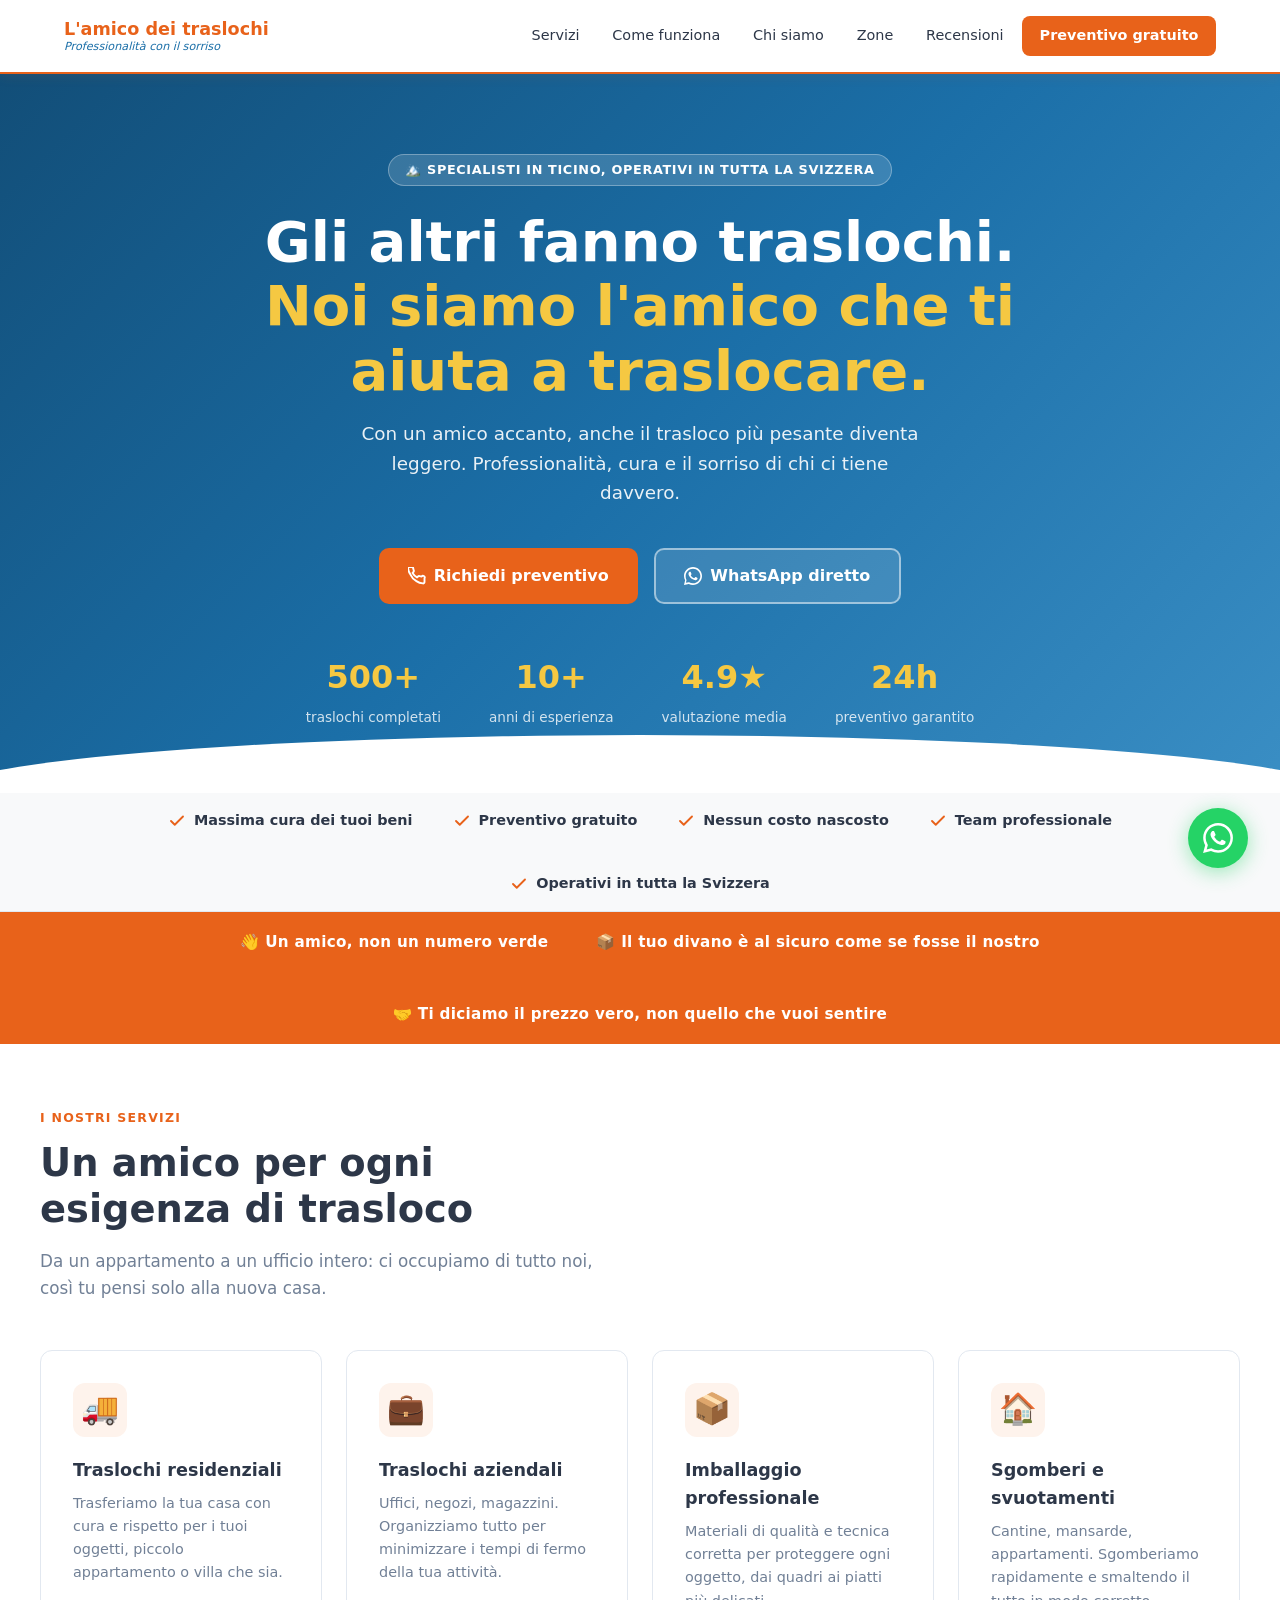
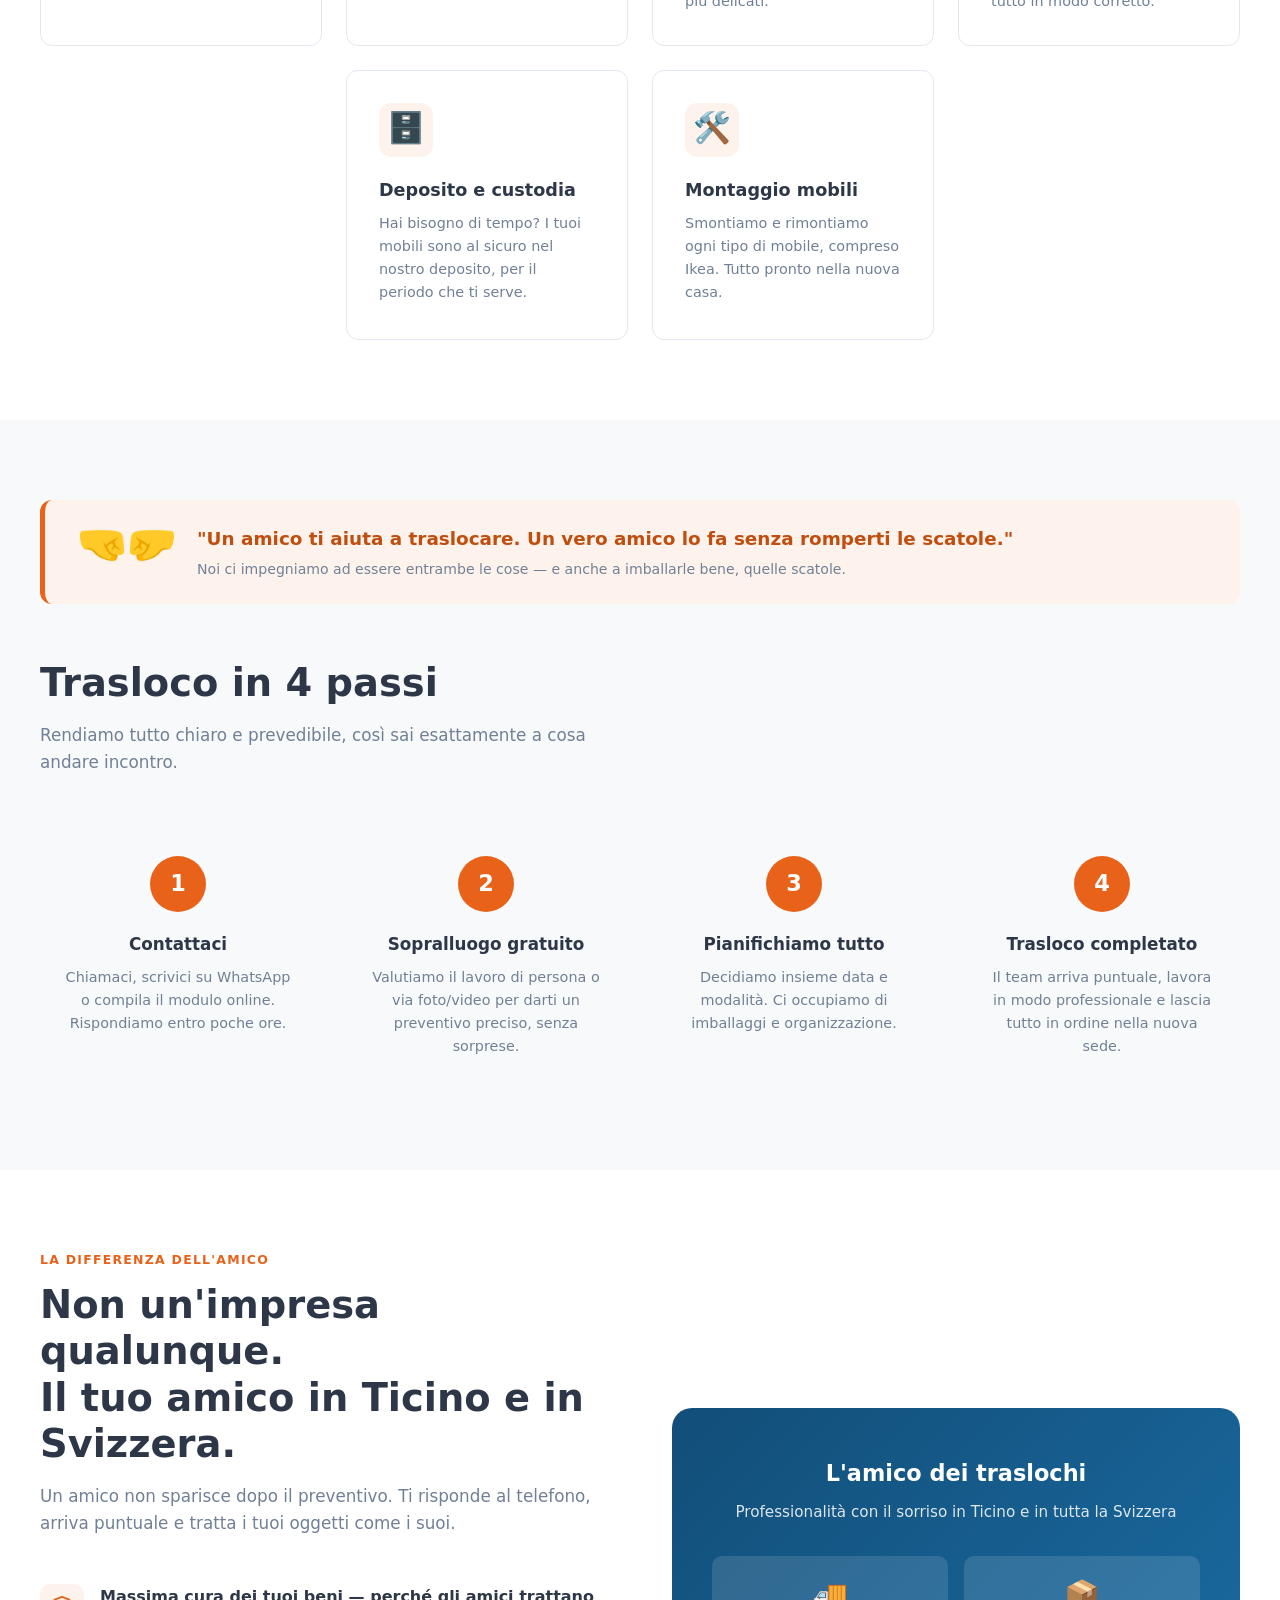
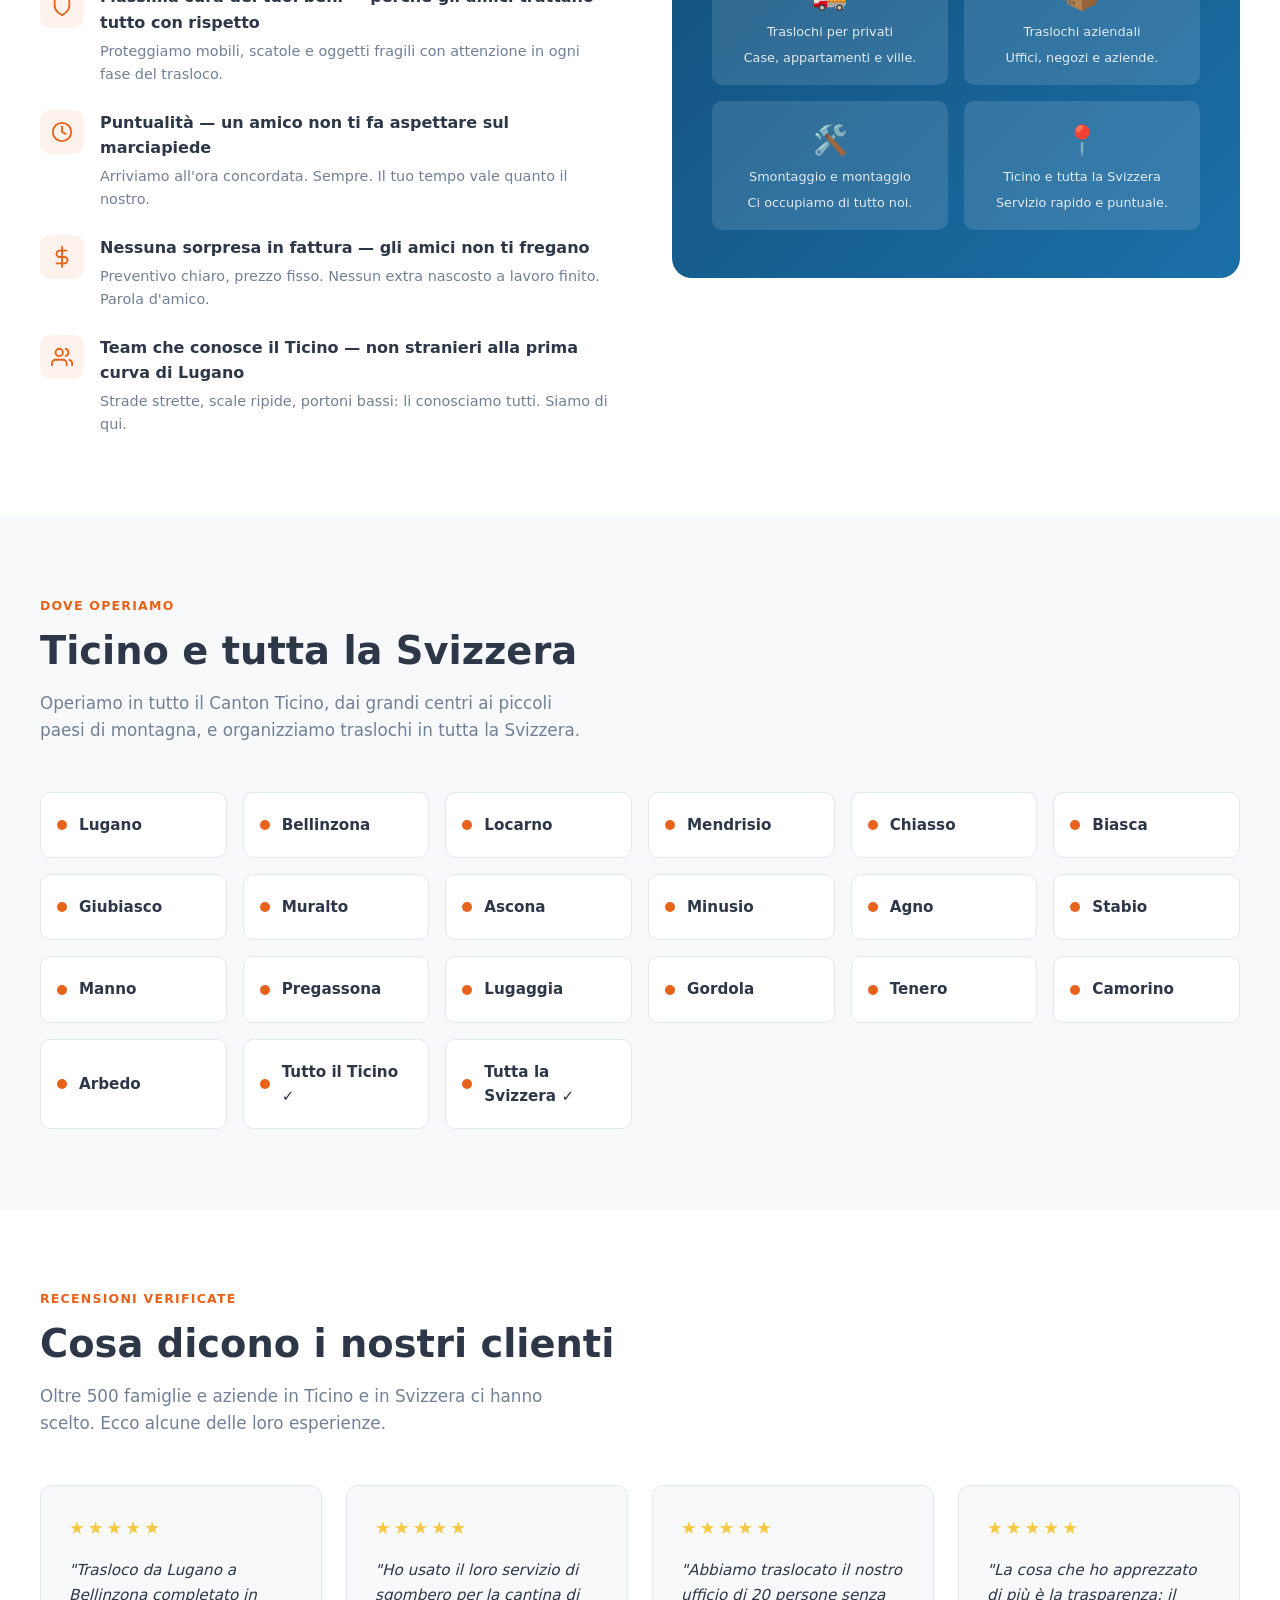
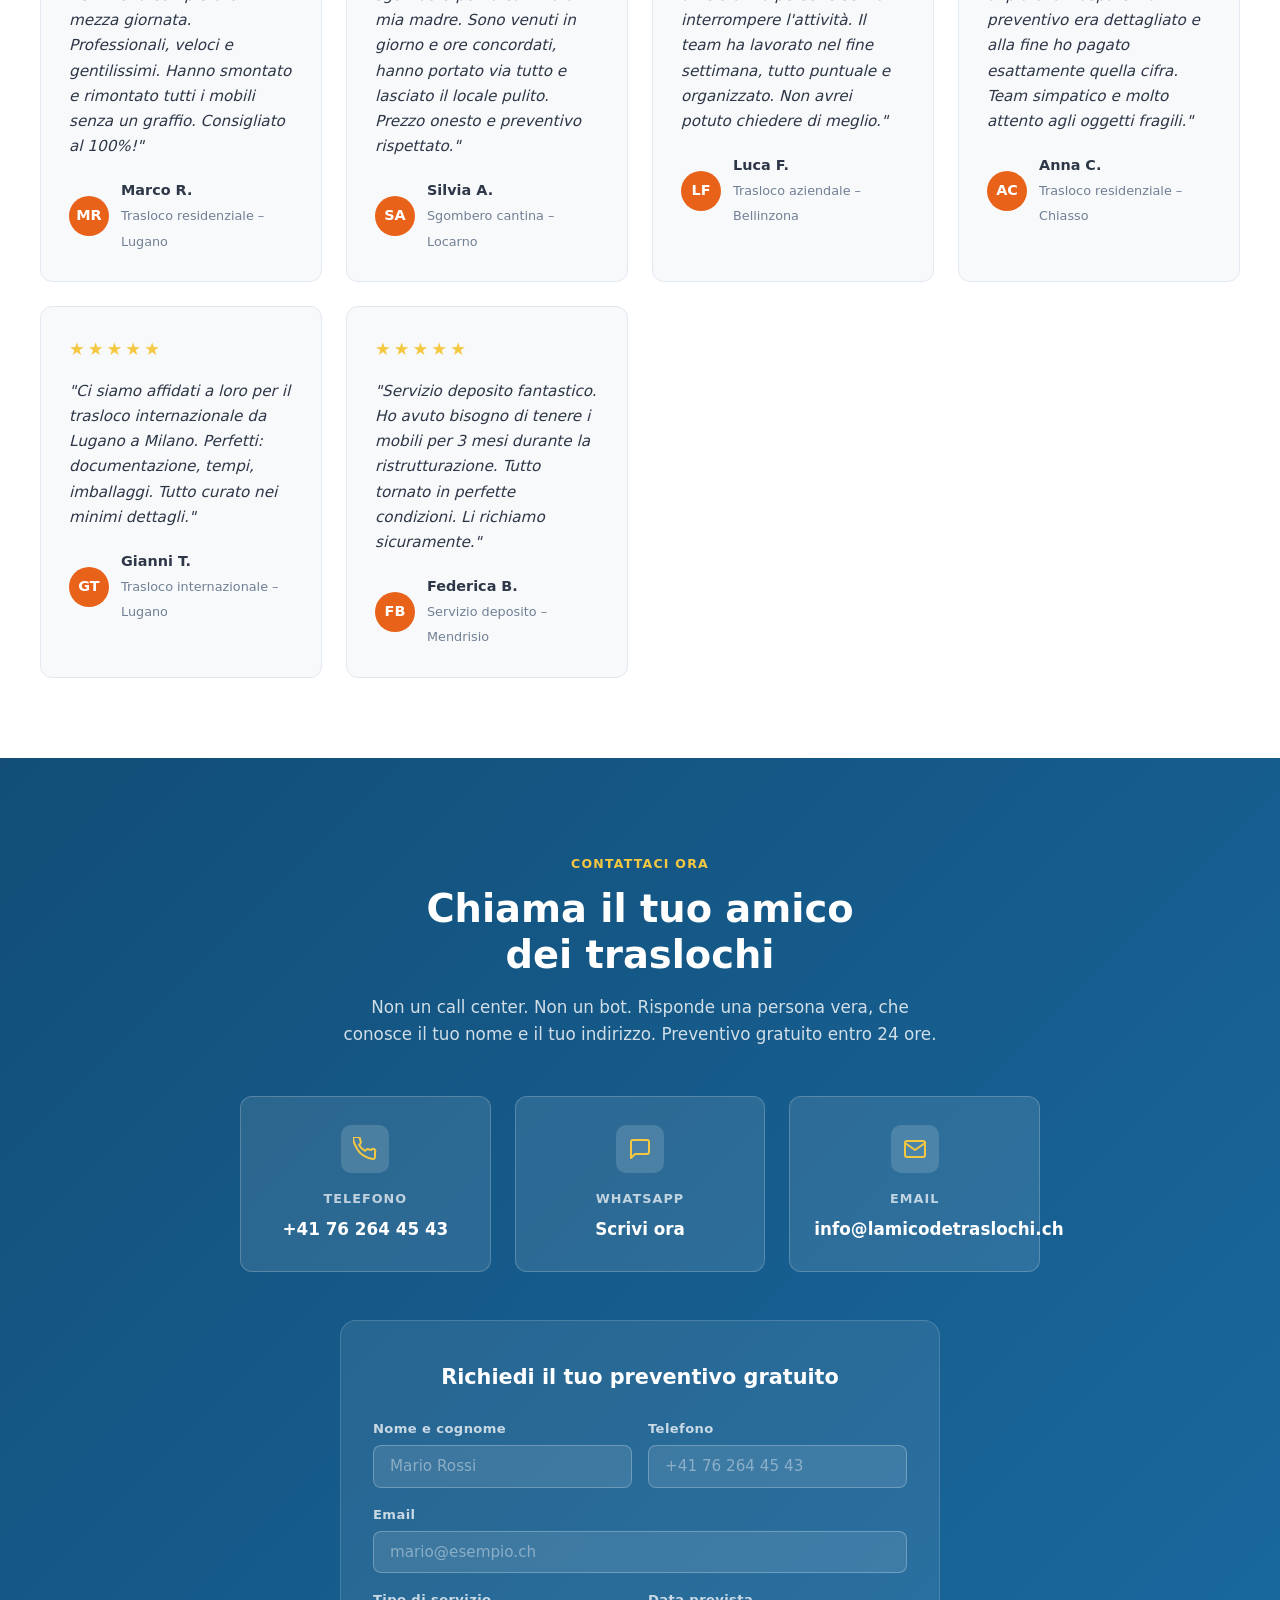
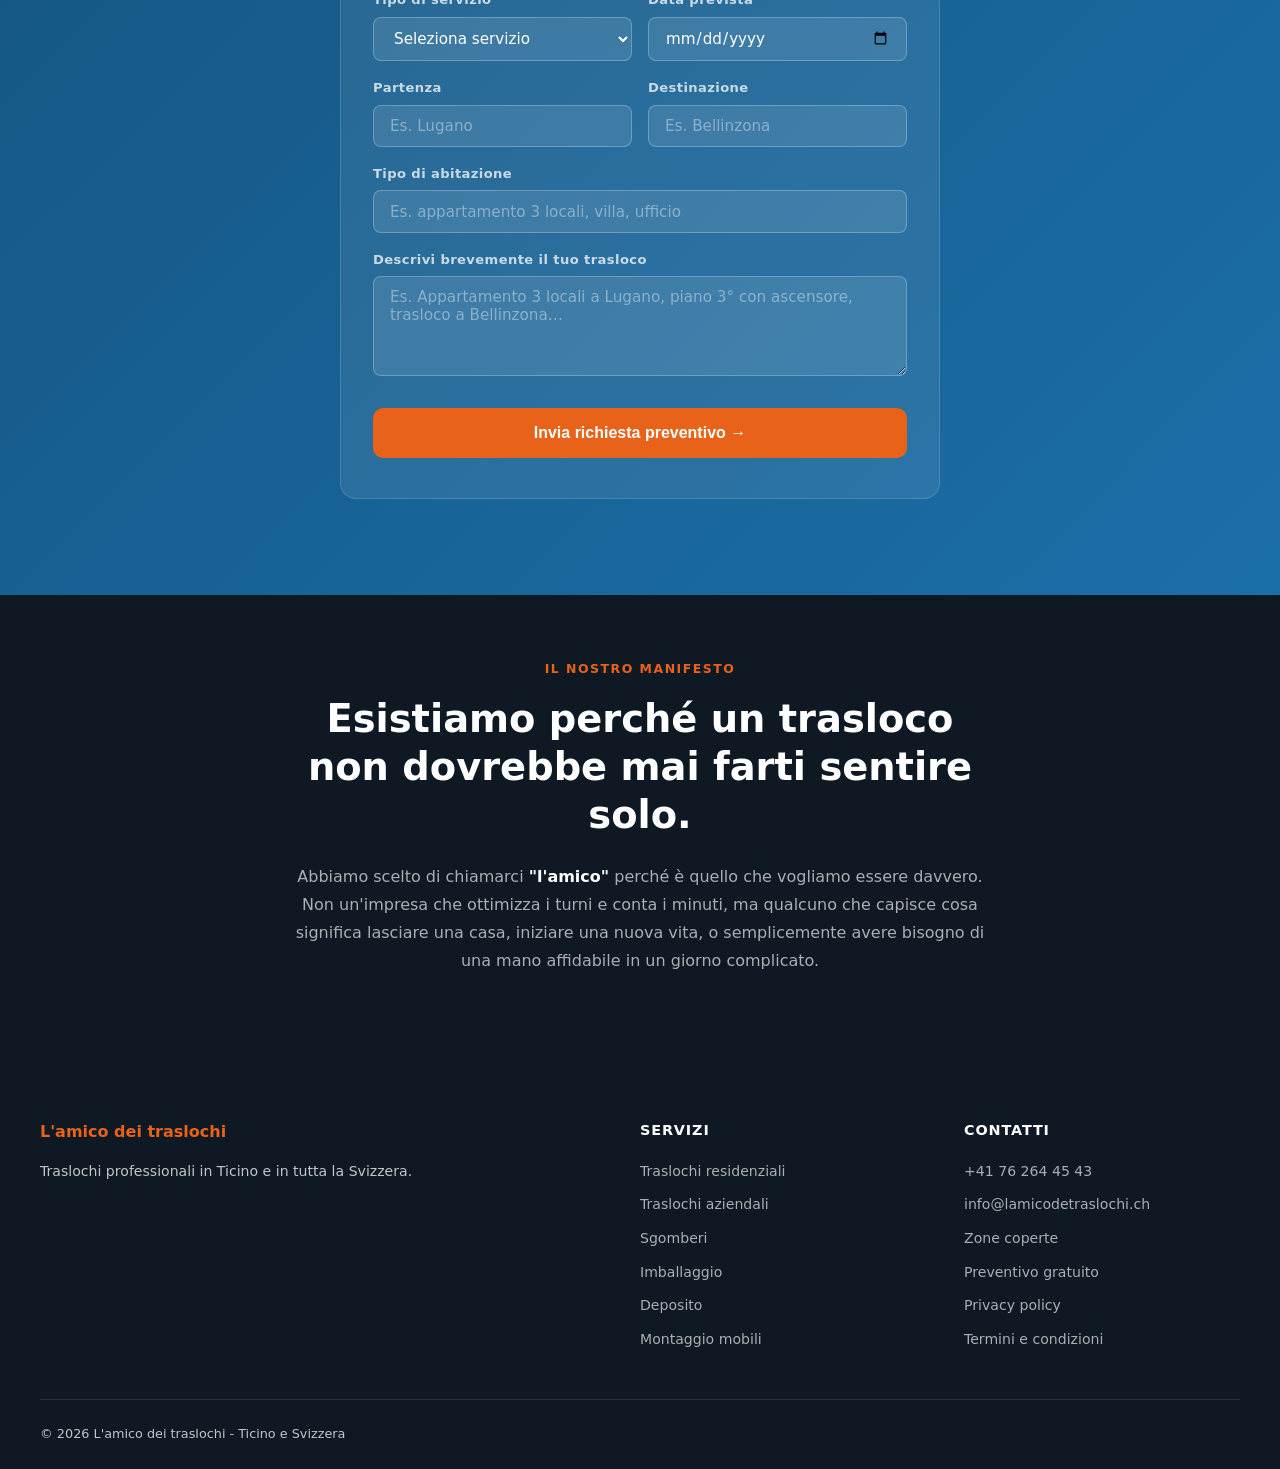
==== index.html @ e81b9553 "Add files via upload" ====
<!DOCTYPE html>
<html lang="it">
<head>
<meta charset="UTF-8">
<meta name="viewport" content="width=device-width, initial-scale=1.0">
<meta name="description" content="L'amico dei traslochi in Ticino e in tutta la Svizzera - Non una ditta qualsiasi, una persona di fiducia. Traslochi residenziali e aziendali a Lugano, Bellinzona, Locarno e in tutta la Svizzera. Preventivo gratuito, nessuna sorpresa.">
<meta name="keywords" content="trasloco ticino, traslochi svizzera, traslochi lugano, traslochi bellinzona, traslochi locarno, sgombero ticino, imballaggio trasloco, deposito mobili ticino">
<meta name="robots" content="index, follow">
<title>L'amico dei traslochi | Traslochi professionali in Ticino e tutta la Svizzera</title>
<link rel="canonical" href="https://www.lamicodetraslochi.ch/">
<!-- Open Graph -->
<meta property="og:title" content="L'amico dei traslochi | Traslochi professionali in Ticino e Svizzera">
<meta property="og:description" content="Traslochi rapidi, sicuri e convenienti in tutto il Canton Ticino e in tutta la Svizzera. Preventivo gratuito senza impegno.">
<meta property="og:type" content="website">
<meta property="og:locale" content="it_CH">
<!-- Schema.org -->
<script type="application/ld+json">
{
  "@context": "https://schema.org",
  "@type": "MovingCompany",
  "name": "L'amico dei traslochi",
  "description": "Servizi di trasloco professionale in Ticino e in tutta la Svizzera",
  "areaServed": ["Lugano", "Bellinzona", "Locarno", "Mendrisio", "Ticino", "Svizzera"],
  "telephone": "+41762644543",
  "address": {
    "@type": "PostalAddress",
    "addressRegion": "Ticino",
    "addressCountry": "CH"
  },
  "priceRange": "CHF"
}
</script>
<style>
  *, *::before, *::after { box-sizing: border-box; margin: 0; padding: 0; }

  :root {
    --orange: #E8621A;
    --orange-dark: #C04E0F;
    --orange-light: #F5824A;
    --blue: #1B6FA8;
    --blue-dark: #124E78;
    --blue-light: #3A8EC4;
    --sky: #D6EAF8;
    --yellow: #F5C842;
    --white: #FFFFFF;
    --off-white: #F8F9FA;
    --gray-light: #EDF2F7;
    --gray: #718096;
    --gray-dark: #2D3748;
    --text: #1A202C;
    --radius: 12px;
    --shadow: 0 4px 24px rgba(0,0,0,0.10);
    --shadow-lg: 0 8px 40px rgba(0,0,0,0.14);
  }

  html { scroll-behavior: smooth; }

  body {
    font-family: 'Segoe UI', system-ui, -apple-system, sans-serif;
    color: var(--text);
    background: var(--white);
    line-height: 1.6;
  }

  img { max-width: 100%; }

  a { text-decoration: none; color: inherit; }

  /* ── HEADER ─────────────────────────────── */
  header {
    position: sticky;
    top: 0;
    z-index: 100;
    background: var(--white);
    border-bottom: 2px solid var(--orange);
    box-shadow: 0 2px 12px rgba(232,98,26,0.10);
  }

  .header-inner {
    max-width: 1200px;
    margin: 0 auto;
    padding: 0 1.5rem;
    display: flex;
    align-items: center;
    justify-content: space-between;
    height: 72px;
  }

  .logo-wrap {
    display: flex;
    align-items: center;
    gap: 12px;
  }

  .logo-img {
    width: 56px;
    height: 56px;
    object-fit: contain;
  }

  .logo-text {
    display: flex;
    flex-direction: column;
    line-height: 1.2;
  }

  .logo-name {
    font-size: 1.1rem;
    font-weight: 700;
    color: var(--orange);
  }

  .logo-tagline {
    font-size: 0.7rem;
    color: var(--blue);
    font-style: italic;
  }

  nav { display: flex; gap: 0.25rem; align-items: center; }

  nav a {
    padding: 0.5rem 0.9rem;
    font-size: 0.9rem;
    font-weight: 500;
    color: var(--gray-dark);
    border-radius: 8px;
    transition: background 0.15s, color 0.15s;
  }

  nav a:hover { background: var(--gray-light); color: var(--orange); }

  .nav-cta {
    background: var(--orange) !important;
    color: var(--white) !important;
    font-weight: 700 !important;
    padding: 0.5rem 1.1rem !important;
    border-radius: 8px !important;
    transition: background 0.15s !important;
  }

  .nav-cta:hover { background: var(--orange-dark) !important; }

  .hamburger {
    display: none;
    flex-direction: column;
    gap: 5px;
    cursor: pointer;
    padding: 4px;
    background: none;
    border: none;
  }

  .hamburger span {
    display: block;
    width: 24px;
    height: 2px;
    background: var(--gray-dark);
    border-radius: 2px;
    transition: 0.3s;
  }

  /* ── HERO ─────────────────────────────── */
  .hero {
    background: linear-gradient(135deg, var(--blue-dark) 0%, var(--blue) 50%, var(--blue-light) 100%);
    color: var(--white);
    padding: 5rem 1.5rem 4rem;
    text-align: center;
    position: relative;
    overflow: hidden;
  }

  .hero::before {
    content: '';
    position: absolute;
    bottom: -2px;
    left: 0;
    right: 0;
    height: 60px;
    background: var(--white);
    clip-path: ellipse(55% 100% at 50% 100%);
  }

  .hero-badge {
    display: inline-block;
    background: rgba(255,255,255,0.15);
    border: 1px solid rgba(255,255,255,0.3);
    padding: 0.3rem 1rem;
    border-radius: 20px;
    font-size: 0.8rem;
    font-weight: 600;
    letter-spacing: 0.05em;
    text-transform: uppercase;
    margin-bottom: 1.5rem;
  }

  .hero h1 {
    font-size: clamp(2rem, 5vw, 3.5rem);
    font-weight: 800;
    line-height: 1.15;
    margin-bottom: 1rem;
    max-width: 760px;
    margin-left: auto;
    margin-right: auto;
  }

  .hero h1 span { color: var(--yellow); }

  .hero p {
    font-size: 1.15rem;
    opacity: 0.9;
    max-width: 560px;
    margin: 0 auto 2.5rem;
  }

  .hero-ctas {
    display: flex;
    gap: 1rem;
    justify-content: center;
    flex-wrap: wrap;
    margin-bottom: 3rem;
  }

  .btn {
    display: inline-flex;
    align-items: center;
    gap: 0.5rem;
    padding: 0.85rem 1.8rem;
    border-radius: 10px;
    font-weight: 700;
    font-size: 1rem;
    cursor: pointer;
    border: none;
    transition: transform 0.15s, box-shadow 0.15s;
    text-decoration: none;
  }

  .btn:hover { transform: translateY(-2px); box-shadow: var(--shadow); }

  .btn-primary {
    background: var(--orange);
    color: var(--white);
  }

  .btn-primary:hover { background: var(--orange-dark); }

  .btn-outline {
    background: rgba(255,255,255,0.12);
    color: var(--white);
    border: 2px solid rgba(255,255,255,0.5);
  }

  .btn-outline:hover { background: rgba(255,255,255,0.2); }

  .btn-dark {
    background: var(--blue-dark);
    color: var(--white);
  }

  .btn-dark:hover { background: #0e3a59; }

  .hero-stats {
    display: flex;
    justify-content: center;
    gap: 3rem;
    flex-wrap: wrap;
  }

  .hero-stat {
    text-align: center;
  }

  .hero-stat strong {
    display: block;
    font-size: 2rem;
    font-weight: 800;
    color: var(--yellow);
  }

  .hero-stat span {
    font-size: 0.85rem;
    opacity: 0.8;
  }

  /* ── TRUST BAR ─────────────────────────── */
  .trust-bar {
    background: var(--off-white);
    border-bottom: 1px solid #E2E8F0;
    padding: 1rem 1.5rem;
  }

  .trust-inner {
    max-width: 1200px;
    margin: 0 auto;
    display: flex;
    justify-content: center;
    align-items: center;
    gap: 2.5rem;
    flex-wrap: wrap;
  }

  .trust-item {
    display: flex;
    align-items: center;
    gap: 0.5rem;
    font-size: 0.9rem;
    font-weight: 600;
    color: var(--gray-dark);
  }

  .trust-item svg { color: var(--orange); flex-shrink: 0; }

  /* ── SECTIONS ─────────────────────────── */
  section { padding: 5rem 1.5rem; }

  .container { max-width: 1200px; margin: 0 auto; }

  .section-label {
    font-size: 0.78rem;
    font-weight: 700;
    letter-spacing: 0.1em;
    text-transform: uppercase;
    color: var(--orange);
    margin-bottom: 0.75rem;
  }

  .section-title {
    font-size: clamp(1.6rem, 3.5vw, 2.4rem);
    font-weight: 800;
    color: var(--gray-dark);
    margin-bottom: 1rem;
    line-height: 1.2;
  }

  .section-sub {
    font-size: 1.05rem;
    color: var(--gray);
    max-width: 560px;
    margin-bottom: 3rem;
  }

  /* ── SERVIZI ─────────────────────────── */
  #servizi {
    background: var(--white);
    padding-top: 4rem;
  }

  .services-grid {
    display: grid;
    grid-template-columns: repeat(auto-fit, minmax(280px, 1fr));
    gap: 1.5rem;
  }

  @media (min-width: 1180px) {
    .services-grid {
      grid-template-columns: repeat(4, minmax(0, 1fr));
    }

    .service-card:nth-child(5) { grid-column: 2; }
    .service-card:nth-child(6) { grid-column: 3; }
  }

  .service-card {
    background: var(--white);
    border: 1.5px solid #E2E8F0;
    border-radius: var(--radius);
    padding: 2rem;
    transition: border-color 0.2s, box-shadow 0.2s, transform 0.2s;
    position: relative;
    overflow: hidden;
    min-height: 270px;
  }

  .service-card::before {
    content: '';
    position: absolute;
    top: 0;
    left: 0;
    right: 0;
    height: 4px;
    background: var(--orange);
    transform: scaleX(0);
    transition: transform 0.25s;
    transform-origin: left;
  }

  .service-card:hover {
    border-color: var(--orange-light);
    box-shadow: var(--shadow);
    transform: translateY(-3px);
  }

  .service-card:hover::before { transform: scaleX(1); }

  .service-icon {
    width: 54px;
    height: 54px;
    border-radius: 12px;
    background: #FEF3EC;
    display: flex;
    align-items: center;
    justify-content: center;
    margin-bottom: 1.2rem;
    font-size: 1.9rem;
    line-height: 1;
  }

  .service-icon svg {
    width: 28px;
    height: 28px;
    color: var(--orange);
    fill: none;
    stroke: currentColor;
    stroke-width: 1.8;
    stroke-linecap: round;
    stroke-linejoin: round;
  }

  .service-icon span { transform: translateY(-1px); }

  .service-card h3 {
    font-size: 1.1rem;
    font-weight: 700;
    color: var(--gray-dark);
    margin-bottom: 0.5rem;
  }

  .service-card p {
    font-size: 0.9rem;
    color: var(--gray);
    line-height: 1.6;
  }

  /* ── COME FUNZIONA ─────────────────────── */
  #come-funziona { background: var(--off-white); }

  .steps-grid {
    display: grid;
    grid-template-columns: repeat(auto-fit, minmax(220px, 1fr));
    gap: 2rem;
    position: relative;
  }

  .step-card {
    text-align: center;
    padding: 2rem 1.5rem;
  }

  .step-num {
    width: 56px;
    height: 56px;
    border-radius: 50%;
    background: var(--orange);
    color: var(--white);
    font-size: 1.4rem;
    font-weight: 800;
    display: flex;
    align-items: center;
    justify-content: center;
    margin: 0 auto 1.2rem;
  }

  .step-card h3 {
    font-size: 1.05rem;
    font-weight: 700;
    color: var(--gray-dark);
    margin-bottom: 0.5rem;
  }

  .step-card p {
    font-size: 0.9rem;
    color: var(--gray);
  }

  /* ── PERCHÉ NOI ─────────────────────────── */
  #perche-noi { background: var(--white); }

  .why-grid {
    display: grid;
    grid-template-columns: 1fr 1fr;
    gap: 4rem;
    align-items: center;
  }

  .why-features { display: flex; flex-direction: column; gap: 1.5rem; }

  .why-feature {
    display: flex;
    gap: 1rem;
    align-items: flex-start;
  }

  .why-icon {
    width: 44px;
    height: 44px;
    border-radius: 10px;
    background: #FEF3EC;
    display: flex;
    align-items: center;
    justify-content: center;
    flex-shrink: 0;
  }

  .why-icon svg {
    width: 22px;
    height: 22px;
    color: var(--orange);
    fill: none;
    stroke: currentColor;
    stroke-width: 2;
    stroke-linecap: round;
    stroke-linejoin: round;
  }

  .why-feature-text h4 {
    font-size: 1rem;
    font-weight: 700;
    color: var(--gray-dark);
    margin-bottom: 0.25rem;
  }

  .why-feature-text p { font-size: 0.9rem; color: var(--gray); }

  .why-visual {
    background: linear-gradient(135deg, var(--blue-dark), var(--blue));
    border-radius: 20px;
    padding: 3rem 2.5rem;
    color: var(--white);
    text-align: center;
  }

  .why-visual-logo {
    width: 110px;
    height: 110px;
    object-fit: contain;
    margin-bottom: 1.5rem;
    filter: drop-shadow(0 4px 12px rgba(0,0,0,0.3));
  }

  .why-visual h3 {
    font-size: 1.4rem;
    font-weight: 800;
    margin-bottom: 0.5rem;
  }

  .why-visual p { opacity: 0.85; font-size: 0.95rem; }

  .why-visual-stats {
    display: grid;
    grid-template-columns: 1fr 1fr;
    gap: 1rem;
    margin-top: 2rem;
  }

  .why-visual-stat {
    background: rgba(255,255,255,0.12);
    border-radius: 10px;
    padding: 1rem;
  }

  .why-visual-stat strong {
    display: block;
    font-size: 1.8rem;
    font-weight: 800;
    color: var(--yellow);
  }

  .why-visual-stat span { font-size: 0.8rem; opacity: 0.85; }

  /* ── ZONE ─────────────────────────────── */
  #zone { background: var(--off-white); }

  .zone-grid {
    display: grid;
    grid-template-columns: repeat(auto-fill, minmax(180px, 1fr));
    gap: 1rem;
    margin-top: 2.5rem;
  }

  .zone-card {
    background: var(--white);
    border: 1.5px solid #E2E8F0;
    border-radius: 10px;
    padding: 1.25rem 1rem;
    display: flex;
    align-items: center;
    gap: 0.75rem;
    font-weight: 600;
    font-size: 0.95rem;
    color: var(--gray-dark);
    transition: border-color 0.2s, transform 0.2s;
  }

  .zone-card:hover {
    border-color: var(--orange);
    transform: translateY(-2px);
  }

  .zone-dot {
    width: 10px;
    height: 10px;
    border-radius: 50%;
    background: var(--orange);
    flex-shrink: 0;
  }

  /* ── TESTIMONIANZE ─────────────────────── */
  #testimonianze { background: var(--white); }

  .reviews-grid {
    display: grid;
    grid-template-columns: repeat(auto-fit, minmax(280px, 1fr));
    gap: 1.5rem;
    margin-top: 2.5rem;
  }

  .review-card {
    background: var(--off-white);
    border-radius: var(--radius);
    padding: 1.75rem;
    border: 1px solid #E2E8F0;
  }

  .stars {
    display: flex;
    gap: 3px;
    margin-bottom: 1rem;
  }

  .star { color: var(--yellow); font-size: 1.1rem; }

  .review-card blockquote {
    font-size: 0.95rem;
    color: var(--gray-dark);
    line-height: 1.65;
    margin-bottom: 1.25rem;
    font-style: italic;
  }

  .reviewer {
    display: flex;
    align-items: center;
    gap: 0.75rem;
  }

  .reviewer-avatar {
    width: 40px;
    height: 40px;
    border-radius: 50%;
    background: var(--orange);
    color: var(--white);
    font-weight: 700;
    font-size: 0.9rem;
    display: flex;
    align-items: center;
    justify-content: center;
    flex-shrink: 0;
  }

  .reviewer-info strong { display: block; font-size: 0.9rem; color: var(--gray-dark); }
  .reviewer-info span { font-size: 0.8rem; color: var(--gray); }

  /* ── CONTATTI / CTA ─────────────────────── */
  #contatti {
    background: linear-gradient(135deg, var(--blue-dark) 0%, var(--blue) 100%);
    color: var(--white);
    text-align: center;
    padding: 6rem 1.5rem;
  }

  #contatti .section-label { color: var(--yellow); }
  #contatti .section-title { color: var(--white); }
  #contatti .section-sub { color: rgba(255,255,255,0.8); max-width: 600px; margin-left: auto; margin-right: auto; }

  .contact-grid {
    display: grid;
    grid-template-columns: repeat(auto-fit, minmax(220px, 1fr));
    gap: 1.5rem;
    max-width: 800px;
    margin: 3rem auto;
  }

  .contact-card {
    background: rgba(255,255,255,0.10);
    border: 1px solid rgba(255,255,255,0.2);
    border-radius: var(--radius);
    padding: 1.75rem 1.5rem;
    text-align: center;
    transition: background 0.2s;
  }

  .contact-card:hover { background: rgba(255,255,255,0.18); }

  .contact-card-icon {
    width: 48px;
    height: 48px;
    border-radius: 10px;
    background: rgba(255,255,255,0.15);
    display: flex;
    align-items: center;
    justify-content: center;
    margin: 0 auto 1rem;
  }

  .contact-card-icon svg {
    width: 24px; height: 24px;
    fill: none; stroke: var(--yellow);
    stroke-width: 2; stroke-linecap: round; stroke-linejoin: round;
  }

  .contact-card strong { display: block; font-size: 0.8rem; letter-spacing: 0.08em; text-transform: uppercase; opacity: 0.7; margin-bottom: 0.4rem; }
  .contact-card a, .contact-card span { color: var(--white); font-size: 1.05rem; font-weight: 700; }

  .form-section {
    max-width: 600px;
    margin: 0 auto;
    background: rgba(255,255,255,0.08);
    border: 1px solid rgba(255,255,255,0.15);
    border-radius: 16px;
    padding: 2.5rem 2rem;
    text-align: left;
  }

  .form-section h3 {
    color: var(--white);
    font-size: 1.3rem;
    font-weight: 700;
    margin-bottom: 1.5rem;
    text-align: center;
  }

  .form-row {
    display: grid;
    grid-template-columns: 1fr 1fr;
    gap: 1rem;
  }

  .form-group { margin-bottom: 1rem; }

  .form-group label {
    display: block;
    font-size: 0.82rem;
    font-weight: 600;
    color: rgba(255,255,255,0.75);
    margin-bottom: 0.4rem;
    letter-spacing: 0.03em;
  }

  .form-group input,
  .form-group select,
  .form-group textarea {
    width: 100%;
    padding: 0.7rem 1rem;
    border-radius: 8px;
    border: 1px solid rgba(255,255,255,0.25);
    background: rgba(255,255,255,0.10);
    color: var(--white);
    font-size: 0.95rem;
    font-family: inherit;
    outline: none;
    transition: border-color 0.2s;
  }

  .form-group input::placeholder,
  .form-group select::placeholder,
  .form-group textarea::placeholder { color: rgba(255,255,255,0.4); }

  .form-group input:focus,
  .form-group select:focus,
  .form-group textarea:focus { border-color: var(--yellow); }

  .form-group select option { background: var(--blue-dark); color: var(--white); }

  .form-group textarea { resize: vertical; min-height: 100px; }

  .form-submit {
    width: 100%;
    padding: 1rem;
    background: var(--orange);
    color: var(--white);
    font-weight: 700;
    font-size: 1rem;
    border: none;
    border-radius: 10px;
    cursor: pointer;
    transition: background 0.2s, transform 0.15s;
    margin-top: 0.5rem;
  }

  .form-submit:hover { background: var(--orange-dark); transform: translateY(-1px); }

  /* ── WHATSAPP FLOAT ─────────────────────── */
  .whatsapp-float {
    position: fixed;
    bottom: 2rem;
    right: 2rem;
    z-index: 200;
    width: 60px;
    height: 60px;
    border-radius: 50%;
    background: #25D366;
    display: flex;
    align-items: center;
    justify-content: center;
    box-shadow: 0 4px 20px rgba(37,211,102,0.45);
    transition: transform 0.2s, box-shadow 0.2s;
  }

  .whatsapp-float:hover {
    transform: scale(1.08);
    box-shadow: 0 6px 28px rgba(37,211,102,0.55);
  }

  .whatsapp-float svg { width: 30px; height: 30px; fill: white; }

  /* ── FOOTER ─────────────────────────────── */
  footer {
    background: #0F1923;
    color: rgba(255,255,255,0.75);
    padding: 3rem 1.5rem 1.5rem;
  }

  .footer-inner {
    max-width: 1200px;
    margin: 0 auto;
    display: grid;
    grid-template-columns: 2fr 1fr 1fr;
    gap: 3rem;
    padding-bottom: 2.5rem;
    border-bottom: 1px solid rgba(255,255,255,0.1);
  }

  .footer-brand { }

  .footer-logo-wrap {
    display: flex;
    align-items: center;
    gap: 10px;
    margin-bottom: 1rem;
  }

  .footer-logo-img {
    width: 44px;
    height: 44px;
    object-fit: contain;
  }

  .footer-brand-name {
    font-size: 1rem;
    font-weight: 700;
    color: var(--orange);
  }

  .footer-brand p { font-size: 0.88rem; line-height: 1.65; }

  .footer-col h4 {
    color: var(--white);
    font-size: 0.9rem;
    font-weight: 700;
    margin-bottom: 1rem;
    text-transform: uppercase;
    letter-spacing: 0.06em;
  }

  .footer-col ul { list-style: none; }

  .footer-col ul li { margin-bottom: 0.5rem; }

  .footer-col ul li a {
    font-size: 0.88rem;
    color: rgba(255,255,255,0.65);
    transition: color 0.15s;
  }

  .footer-col ul li a:hover { color: var(--orange); }

  .footer-bottom {
    max-width: 1200px;
    margin: 0 auto;
    padding-top: 1.5rem;
    display: flex;
    justify-content: space-between;
    align-items: center;
    flex-wrap: wrap;
    gap: 0.5rem;
    font-size: 0.8rem;
  }

  /* ── RESPONSIVE ─────────────────────────── */
  @media (max-width: 768px) {
    nav { display: none; }
    .hamburger { display: flex; }

    nav.open {
      display: flex;
      flex-direction: column;
      position: absolute;
      top: 72px;
      left: 0;
      right: 0;
      background: var(--white);
      border-bottom: 2px solid var(--orange);
      padding: 1rem;
      gap: 0.25rem;
      box-shadow: var(--shadow);
    }

    .why-grid { grid-template-columns: 1fr; }
    .why-visual { order: -1; }

    .form-row { grid-template-columns: 1fr; }

    .footer-inner { grid-template-columns: 1fr; gap: 2rem; }

    .footer-bottom { flex-direction: column; text-align: center; }

    .hero { padding: 3.5rem 1.5rem 3rem; }

    #servizi { padding-top: 3rem; }

    .services-grid {
      grid-template-columns: 1fr;
      gap: 1.25rem;
    }

    .service-card {
      min-height: auto;
    }
  }
</style>
</head>
<body>

<!-- HEADER -->
<header>
  <div class="header-inner">
    <a href="#" class="logo-wrap" aria-label="L'amico dei traslochi – home">
      <img src="logo.png" alt="Logo L'amico dei traslochi" class="logo-img" onerror="this.style.display='none'">
      <div class="logo-text">
        <span class="logo-name">L'amico dei traslochi</span>
        <span class="logo-tagline">Professionalità con il sorriso</span>
      </div>
    </a>
    <nav id="main-nav">
      <a href="#servizi">Servizi</a>
      <a href="#come-funziona">Come funziona</a>
      <a href="#perche-noi">Chi siamo</a>
      <a href="#zone">Zone</a>
      <a href="#testimonianze">Recensioni</a>
      <a href="#contatti" class="nav-cta">Preventivo gratuito</a>
    </nav>
    <button class="hamburger" aria-label="Apri menu" onclick="toggleMenu()">
      <span></span><span></span><span></span>
    </button>
  </div>
</header>

<!-- HERO -->
<section class="hero" id="home">
  <div class="hero-badge">🏔️ Specialisti in Ticino, operativi in tutta la Svizzera</div>
  <h1>Gli altri fanno traslochi.<br><span>Noi siamo l'amico che ti aiuta a traslocare.</span></h1>
  <p>Con un amico accanto, anche il trasloco più pesante diventa leggero. Professionalità, cura e il sorriso di chi ci tiene davvero.</p>
  <div class="hero-ctas">
    <a href="#contatti" class="btn btn-primary">
      <svg width="18" height="18" viewBox="0 0 24 24" fill="none" stroke="currentColor" stroke-width="2.5" stroke-linecap="round" stroke-linejoin="round"><path d="M22 16.92v3a2 2 0 01-2.18 2 19.79 19.79 0 01-8.63-3.07A19.5 19.5 0 013.07 9.8a19.79 19.79 0 01-3.07-8.67A2 2 0 012 0h3a2 2 0 012 1.72c.127.96.361 1.903.7 2.81a2 2 0 01-.45 2.11L6.09 7.91a16 16 0 006 6l1.27-1.27a2 2 0 012.11-.45c.907.339 1.85.573 2.81.7A2 2 0 0122 14.92z"/></svg>
      Richiedi preventivo
    </a>
    <a href="https://wa.me/41762644543?text=Buongiorno!%20ho%20trovato%20il%20vostro%20sito%20e%20vorrei%20un%20preventivo%20per%20un%20trasloco.%0A%0A-%20Partenza%3A%0A-%20Destinazione%3A%0A-%20Data%20indicativa%3A%0A-%20Tipo%20di%20abitazione%3A%0A-%20Note%3A" class="btn btn-outline" target="_blank" rel="noopener">
      <svg width="18" height="18" viewBox="0 0 24 24" fill="currentColor"><path d="M17.472 14.382c-.297-.149-1.758-.867-2.03-.967-.273-.099-.471-.148-.67.15-.197.297-.767.966-.94 1.164-.173.199-.347.223-.644.075-.297-.15-1.255-.463-2.39-1.475-.883-.788-1.48-1.761-1.653-2.059-.173-.297-.018-.458.13-.606.134-.133.298-.347.446-.52.149-.174.198-.298.298-.497.099-.198.05-.371-.025-.52-.075-.149-.669-1.612-.916-2.207-.242-.579-.487-.5-.669-.51-.173-.008-.371-.01-.57-.01-.198 0-.52.074-.792.372-.272.297-1.04 1.016-1.04 2.479 0 1.462 1.065 2.875 1.213 3.074.149.198 2.096 3.2 5.077 4.487.709.306 1.262.489 1.694.625.712.227 1.36.195 1.871.118.571-.085 1.758-.719 2.006-1.413.248-.694.248-1.289.173-1.413-.074-.124-.272-.198-.57-.347z"/><path d="M12 0C5.373 0 0 5.373 0 12c0 2.106.549 4.083 1.506 5.805L0 24l6.332-1.479A11.951 11.951 0 0012 24c6.627 0 12-5.373 12-12S18.627 0 12 0zm0 21.818c-1.925 0-3.72-.521-5.261-1.428l-.374-.222-3.882.907.952-3.778-.243-.388A9.79 9.79 0 012.182 12C2.182 6.592 6.592 2.182 12 2.182c5.408 0 9.818 4.41 9.818 9.818 0 5.408-4.41 9.818-9.818 9.818z"/></svg>
      WhatsApp diretto
    </a>
  </div>
  <div class="hero-stats">
    <div class="hero-stat"><strong>500+</strong><span>traslochi completati</span></div>
    <div class="hero-stat"><strong>10+</strong><span>anni di esperienza</span></div>
    <div class="hero-stat"><strong>4.9★</strong><span>valutazione media</span></div>
    <div class="hero-stat"><strong>24h</strong><span>preventivo garantito</span></div>
  </div>
</section>

<!-- TRUST BAR -->
<div class="trust-bar">
  <div class="trust-inner">
    <div class="trust-item">
      <svg width="18" height="18" viewBox="0 0 24 24" fill="none" stroke="currentColor" stroke-width="2.5" stroke-linecap="round" stroke-linejoin="round"><polyline points="20 6 9 17 4 12"/></svg>
      Massima cura dei tuoi beni
    </div>
    <div class="trust-item">
      <svg width="18" height="18" viewBox="0 0 24 24" fill="none" stroke="currentColor" stroke-width="2.5" stroke-linecap="round" stroke-linejoin="round"><polyline points="20 6 9 17 4 12"/></svg>
      Preventivo gratuito
    </div>
    <div class="trust-item">
      <svg width="18" height="18" viewBox="0 0 24 24" fill="none" stroke="currentColor" stroke-width="2.5" stroke-linecap="round" stroke-linejoin="round"><polyline points="20 6 9 17 4 12"/></svg>
      Nessun costo nascosto
    </div>
    <div class="trust-item">
      <svg width="18" height="18" viewBox="0 0 24 24" fill="none" stroke="currentColor" stroke-width="2.5" stroke-linecap="round" stroke-linejoin="round"><polyline points="20 6 9 17 4 12"/></svg>
      Team professionale
    </div>
    <div class="trust-item">
      <svg width="18" height="18" viewBox="0 0 24 24" fill="none" stroke="currentColor" stroke-width="2.5" stroke-linecap="round" stroke-linejoin="round"><polyline points="20 6 9 17 4 12"/></svg>
      Operativi in tutta la Svizzera
    </div>
  </div>
</div>

<!-- SLOGAN STRIP -->
<div style="background: var(--orange); color: #fff; padding: 1.1rem 1.5rem; text-align: center;">
  <div style="max-width: 1200px; margin: 0 auto; display: flex; justify-content: center; gap: 3rem; flex-wrap: wrap; font-weight: 700; font-size: 0.95rem; letter-spacing: 0.02em;">
    <span>👋 Un amico, non un numero verde</span>
    <span>📦 Il tuo divano è al sicuro come se fosse il nostro</span>
    <span>🤝 Ti diciamo il prezzo vero, non quello che vuoi sentire</span>
  </div>
</div>

<section id="servizi">
  <div class="container">
    <div class="section-label">I nostri servizi</div>
    <h2 class="section-title">Un amico per ogni<br>esigenza di trasloco</h2>
    <p class="section-sub">Da un appartamento a un ufficio intero: ci occupiamo di tutto noi, così tu pensi solo alla nuova casa.</p>
    <div class="services-grid">

      <div class="service-card">
        <div class="service-icon">
          <span aria-hidden="true">🚚</span>
        </div>
        <h3>Traslochi residenziali</h3>
        <p>Trasferiamo la tua casa con cura e rispetto per i tuoi oggetti, piccolo appartamento o villa che sia.</p>
      </div>

      <div class="service-card">
        <div class="service-icon">
          <span aria-hidden="true">💼</span>
        </div>
        <h3>Traslochi aziendali</h3>
        <p>Uffici, negozi, magazzini. Organizziamo tutto per minimizzare i tempi di fermo della tua attività.</p>
      </div>

      <div class="service-card">
        <div class="service-icon">
          <span aria-hidden="true">📦</span>
        </div>
        <h3>Imballaggio professionale</h3>
        <p>Materiali di qualità e tecnica corretta per proteggere ogni oggetto, dai quadri ai piatti più delicati.</p>
      </div>

      <div class="service-card">
        <div class="service-icon">
          <span aria-hidden="true">🏠</span>
        </div>
        <h3>Sgomberi e svuotamenti</h3>
        <p>Cantine, mansarde, appartamenti. Sgomberiamo rapidamente e smaltendo il tutto in modo corretto.</p>
      </div>

      <div class="service-card">
        <div class="service-icon">
          <span aria-hidden="true">🗄️</span>
        </div>
        <h3>Deposito e custodia</h3>
        <p>Hai bisogno di tempo? I tuoi mobili sono al sicuro nel nostro deposito, per il periodo che ti serve.</p>
      </div>

      <div class="service-card">
        <div class="service-icon">
          <span aria-hidden="true">🛠️</span>
        </div>
        <h3>Montaggio mobili</h3>
        <p>Smontiamo e rimontiamo ogni tipo di mobile, compreso Ikea. Tutto pronto nella nuova casa.</p>
      </div>

    </div>
  </div>
</section>

<!-- COME FUNZIONA -->
<section id="come-funziona">
  <div class="container">
    <!-- AMICO QUOTE BANNER -->
    <div style="background: #FEF3EC; border-left: 5px solid var(--orange); border-radius: 12px; padding: 1.5rem 2rem; margin-bottom: 3.5rem; display: flex; gap: 1.25rem; align-items: flex-start;">
      <span style="font-size: 2.5rem; line-height: 1;">🤜🤛</span>
      <div>
        <p style="font-size: 1.15rem; font-weight: 700; color: var(--orange-dark); margin-bottom: 0.3rem;">"Un amico ti aiuta a traslocare. Un vero amico lo fa senza romperti le scatole."</p>
        <p style="font-size: 0.88rem; color: var(--gray);">Noi ci impegniamo ad essere entrambe le cose — e anche a imballarle bene, quelle scatole.</p>
      </div>
    </div>
    <h2 class="section-title">Trasloco in 4 passi</h2>
    <p class="section-sub">Rendiamo tutto chiaro e prevedibile, così sai esattamente a cosa andare incontro.</p>
    <div class="steps-grid">
      <div class="step-card">
        <div class="step-num">1</div>
        <h3>Contattaci</h3>
        <p>Chiamaci, scrivici su WhatsApp o compila il modulo online. Rispondiamo entro poche ore.</p>
      </div>
      <div class="step-card">
        <div class="step-num">2</div>
        <h3>Sopralluogo gratuito</h3>
        <p>Valutiamo il lavoro di persona o via foto/video per darti un preventivo preciso, senza sorprese.</p>
      </div>
      <div class="step-card">
        <div class="step-num">3</div>
        <h3>Pianifichiamo tutto</h3>
        <p>Decidiamo insieme data e modalità. Ci occupiamo di imballaggi e organizzazione.</p>
      </div>
      <div class="step-card">
        <div class="step-num">4</div>
        <h3>Trasloco completato</h3>
        <p>Il team arriva puntuale, lavora in modo professionale e lascia tutto in ordine nella nuova sede.</p>
      </div>
    </div>
  </div>
</section>

<!-- PERCHÉ NOI -->
<section id="perche-noi">
  <div class="container">
    <div class="why-grid">
      <div>
        <div class="section-label">La differenza dell'amico</div>
        <h2 class="section-title">Non un'impresa qualunque.<br>Il tuo amico in Ticino e in Svizzera.</h2>
        <p class="section-sub">Un amico non sparisce dopo il preventivo. Ti risponde al telefono, arriva puntuale e tratta i tuoi oggetti come i suoi.</p>
        <div class="why-features">
          <div class="why-feature">
            <div class="why-icon">
              <svg viewBox="0 0 24 24"><path d="M12 22s8-4 8-10V5l-8-3-8 3v7c0 6 8 10 8 10z"/></svg>
            </div>
            <div class="why-feature-text">
              <h4>Massima cura dei tuoi beni — perché gli amici trattano tutto con rispetto</h4>
              <p>Proteggiamo mobili, scatole e oggetti fragili con attenzione in ogni fase del trasloco.</p>
            </div>
          </div>
          <div class="why-feature">
            <div class="why-icon">
              <svg viewBox="0 0 24 24"><circle cx="12" cy="12" r="10"/><polyline points="12 6 12 12 16 14"/></svg>
            </div>
            <div class="why-feature-text">
              <h4>Puntualità — un amico non ti fa aspettare sul marciapiede</h4>
              <p>Arriviamo all'ora concordata. Sempre. Il tuo tempo vale quanto il nostro.</p>
            </div>
          </div>
          <div class="why-feature">
            <div class="why-icon">
              <svg viewBox="0 0 24 24"><line x1="12" y1="1" x2="12" y2="23"/><path d="M17 5H9.5a3.5 3.5 0 000 7h5a3.5 3.5 0 010 7H6"/></svg>
            </div>
            <div class="why-feature-text">
              <h4>Nessuna sorpresa in fattura — gli amici non ti fregano</h4>
              <p>Preventivo chiaro, prezzo fisso. Nessun extra nascosto a lavoro finito. Parola d'amico.</p>
            </div>
          </div>
          <div class="why-feature">
            <div class="why-icon">
              <svg viewBox="0 0 24 24"><path d="M17 21v-2a4 4 0 00-4-4H5a4 4 0 00-4 4v2"/><circle cx="9" cy="7" r="4"/><path d="M23 21v-2a4 4 0 00-3-3.87"/><path d="M16 3.13a4 4 0 010 7.75"/></svg>
            </div>
            <div class="why-feature-text">
              <h4>Team che conosce il Ticino — non stranieri alla prima curva di Lugano</h4>
              <p>Strade strette, scale ripide, portoni bassi: li conosciamo tutti. Siamo di qui.</p>
            </div>
          </div>
        </div>
      </div>
      <div class="why-visual">
        <img src="logo.png" alt="L'amico dei traslochi" class="why-visual-logo" onerror="this.style.display='none'">
        <h3>L'amico dei traslochi</h3>
        <p>Professionalità con il sorriso in Ticino e in tutta la Svizzera</p>
        <div class="why-visual-stats">
          <div class="why-visual-stat">
            <strong>🚚</strong>
            <span>Traslochi per privati<br>Case, appartamenti e ville.</span>
          </div>
          <div class="why-visual-stat">
            <strong>📦</strong>
            <span>Traslochi aziendali<br>Uffici, negozi e aziende.</span>
          </div>
          <div class="why-visual-stat">
            <strong>🛠️</strong>
            <span>Smontaggio e montaggio<br>Ci occupiamo di tutto noi.</span>
          </div>
          <div class="why-visual-stat">
            <strong>📍</strong>
            <span>Ticino e tutta la Svizzera<br>Servizio rapido e puntuale.</span>
          </div>
        </div>
      </div>
    </div>
  </div>
</section>

<!-- ZONE COPERTE -->
<section id="zone">
  <div class="container">
    <div class="section-label">Dove operiamo</div>
    <h2 class="section-title">Ticino e tutta la Svizzera</h2>
    <p class="section-sub">Operiamo in tutto il Canton Ticino, dai grandi centri ai piccoli paesi di montagna, e organizziamo traslochi in tutta la Svizzera.</p>
    <div class="zone-grid">
      <div class="zone-card"><div class="zone-dot"></div>Lugano</div>
      <div class="zone-card"><div class="zone-dot"></div>Bellinzona</div>
      <div class="zone-card"><div class="zone-dot"></div>Locarno</div>
      <div class="zone-card"><div class="zone-dot"></div>Mendrisio</div>
      <div class="zone-card"><div class="zone-dot"></div>Chiasso</div>
      <div class="zone-card"><div class="zone-dot"></div>Biasca</div>
      <div class="zone-card"><div class="zone-dot"></div>Giubiasco</div>
      <div class="zone-card"><div class="zone-dot"></div>Muralto</div>
      <div class="zone-card"><div class="zone-dot"></div>Ascona</div>
      <div class="zone-card"><div class="zone-dot"></div>Minusio</div>
      <div class="zone-card"><div class="zone-dot"></div>Agno</div>
      <div class="zone-card"><div class="zone-dot"></div>Stabio</div>
      <div class="zone-card"><div class="zone-dot"></div>Manno</div>
      <div class="zone-card"><div class="zone-dot"></div>Pregassona</div>
      <div class="zone-card"><div class="zone-dot"></div>Lugaggia</div>
      <div class="zone-card"><div class="zone-dot"></div>Gordola</div>
      <div class="zone-card"><div class="zone-dot"></div>Tenero</div>
      <div class="zone-card"><div class="zone-dot"></div>Camorino</div>
      <div class="zone-card"><div class="zone-dot"></div>Arbedo</div>
      <div class="zone-card"><div class="zone-dot"></div>Tutto il Ticino ✓</div>
      <div class="zone-card"><div class="zone-dot"></div>Tutta la Svizzera ✓</div>
    </div>
  </div>
</section>

<!-- TESTIMONIANZE -->
<section id="testimonianze">
  <div class="container">
    <div class="section-label">Recensioni verificate</div>
    <h2 class="section-title">Cosa dicono i nostri clienti</h2>
    <p class="section-sub">Oltre 500 famiglie e aziende in Ticino e in Svizzera ci hanno scelto. Ecco alcune delle loro esperienze.</p>
    <div class="reviews-grid">
      <div class="review-card">
        <div class="stars"><span class="star">★</span><span class="star">★</span><span class="star">★</span><span class="star">★</span><span class="star">★</span></div>
        <blockquote>"Trasloco da Lugano a Bellinzona completato in mezza giornata. Professionali, veloci e gentilissimi. Hanno smontato e rimontato tutti i mobili senza un graffio. Consigliato al 100%!"</blockquote>
        <div class="reviewer">
          <div class="reviewer-avatar">MR</div>
          <div class="reviewer-info">
            <strong>Marco R.</strong>
            <span>Trasloco residenziale – Lugano</span>
          </div>
        </div>
      </div>
      <div class="review-card">
        <div class="stars"><span class="star">★</span><span class="star">★</span><span class="star">★</span><span class="star">★</span><span class="star">★</span></div>
        <blockquote>"Ho usato il loro servizio di sgombero per la cantina di mia madre. Sono venuti in giorno e ore concordati, hanno portato via tutto e lasciato il locale pulito. Prezzo onesto e preventivo rispettato."</blockquote>
        <div class="reviewer">
          <div class="reviewer-avatar">SA</div>
          <div class="reviewer-info">
            <strong>Silvia A.</strong>
            <span>Sgombero cantina – Locarno</span>
          </div>
        </div>
      </div>
      <div class="review-card">
        <div class="stars"><span class="star">★</span><span class="star">★</span><span class="star">★</span><span class="star">★</span><span class="star">★</span></div>
        <blockquote>"Abbiamo traslocato il nostro ufficio di 20 persone senza interrompere l'attività. Il team ha lavorato nel fine settimana, tutto puntuale e organizzato. Non avrei potuto chiedere di meglio."</blockquote>
        <div class="reviewer">
          <div class="reviewer-avatar">LF</div>
          <div class="reviewer-info">
            <strong>Luca F.</strong>
            <span>Trasloco aziendale – Bellinzona</span>
          </div>
        </div>
      </div>
      <div class="review-card">
        <div class="stars"><span class="star">★</span><span class="star">★</span><span class="star">★</span><span class="star">★</span><span class="star">★</span></div>
        <blockquote>"La cosa che ho apprezzato di più è la trasparenza: il preventivo era dettagliato e alla fine ho pagato esattamente quella cifra. Team simpatico e molto attento agli oggetti fragili."</blockquote>
        <div class="reviewer">
          <div class="reviewer-avatar">AC</div>
          <div class="reviewer-info">
            <strong>Anna C.</strong>
            <span>Trasloco residenziale – Chiasso</span>
          </div>
        </div>
      </div>
      <div class="review-card">
        <div class="stars"><span class="star">★</span><span class="star">★</span><span class="star">★</span><span class="star">★</span><span class="star">★</span></div>
        <blockquote>"Ci siamo affidati a loro per il trasloco internazionale da Lugano a Milano. Perfetti: documentazione, tempi, imballaggi. Tutto curato nei minimi dettagli."</blockquote>
        <div class="reviewer">
          <div class="reviewer-avatar">GT</div>
          <div class="reviewer-info">
            <strong>Gianni T.</strong>
            <span>Trasloco internazionale – Lugano</span>
          </div>
        </div>
      </div>
      <div class="review-card">
        <div class="stars"><span class="star">★</span><span class="star">★</span><span class="star">★</span><span class="star">★</span><span class="star">★</span></div>
        <blockquote>"Servizio deposito fantastico. Ho avuto bisogno di tenere i mobili per 3 mesi durante la ristrutturazione. Tutto tornato in perfette condizioni. Li richiamo sicuramente."</blockquote>
        <div class="reviewer">
          <div class="reviewer-avatar">FB</div>
          <div class="reviewer-info">
            <strong>Federica B.</strong>
            <span>Servizio deposito – Mendrisio</span>
          </div>
        </div>
      </div>
    </div>
  </div>
</section>

<!-- CONTATTI / CTA -->
<section id="contatti">
  <div class="container">
    <div class="section-label">Contattaci ora</div>
    <h2 class="section-title">Chiama il tuo amico<br>dei traslochi</h2>
    <p class="section-sub">Non un call center. Non un bot. Risponde una persona vera, che conosce il tuo nome e il tuo indirizzo. Preventivo gratuito entro 24 ore.</p>

    <div class="contact-grid">
      <div class="contact-card">
        <div class="contact-card-icon">
          <svg viewBox="0 0 24 24"><path d="M22 16.92v3a2 2 0 01-2.18 2 19.79 19.79 0 01-8.63-3.07A19.5 19.5 0 013.07 9.8a19.79 19.79 0 01-3.07-8.67A2 2 0 012 0h3a2 2 0 012 1.72c.127.96.361 1.903.7 2.81a2 2 0 01-.45 2.11L6.09 7.91a16 16 0 006 6l1.27-1.27a2 2 0 012.11-.45c.907.339 1.85.573 2.81.7A2 2 0 0122 14.92z"/></svg>
        </div>
        <strong>Telefono</strong>
        <a href="tel:+41762644543">+41 76 264 45 43</a>
      </div>
      <div class="contact-card">
        <div class="contact-card-icon">
          <svg viewBox="0 0 24 24"><path d="M21 15a2 2 0 01-2 2H7l-4 4V5a2 2 0 012-2h14a2 2 0 012 2z"/></svg>
        </div>
        <strong>WhatsApp</strong>
        <a href="https://wa.me/41762644543?text=Buongiorno!%20ho%20trovato%20il%20vostro%20sito%20e%20vorrei%20un%20preventivo%20per%20un%20trasloco.%0A%0A-%20Partenza%3A%0A-%20Destinazione%3A%0A-%20Data%20indicativa%3A%0A-%20Tipo%20di%20abitazione%3A%0A-%20Note%3A" target="_blank" rel="noopener">Scrivi ora</a>
      </div>
      <div class="contact-card">
        <div class="contact-card-icon">
          <svg viewBox="0 0 24 24"><path d="M4 4h16c1.1 0 2 .9 2 2v12c0 1.1-.9 2-2 2H4c-1.1 0-2-.9-2-2V6c0-1.1.9-2 2-2z"/><polyline points="22,6 12,13 2,6"/></svg>
        </div>
        <strong>Email</strong>
        <a href="mailto:info@lamicodetraslochi.ch">info@lamicodetraslochi.ch</a>
      </div>
          </div>

    <div class="form-section">
      <h3>Richiedi il tuo preventivo gratuito</h3>
      <div class="form-row">
        <div class="form-group">
          <label for="nome">Nome e cognome</label>
          <input type="text" id="nome" name="nome" placeholder="Mario Rossi">
        </div>
        <div class="form-group">
          <label for="telefono">Telefono</label>
          <input type="tel" id="telefono" name="telefono" placeholder="+41 76 264 45 43">
        </div>
      </div>
      <div class="form-group">
        <label for="email">Email</label>
        <input type="email" id="email" name="email" placeholder="mario@esempio.ch">
      </div>
      <div class="form-row">
        <div class="form-group">
          <label for="servizio">Tipo di servizio</label>
          <select id="servizio" name="servizio">
            <option value="">Seleziona servizio</option>
            <option>Trasloco residenziale</option>
            <option>Trasloco aziendale</option>
            <option>Sgombero / svuotamento</option>
            <option>Imballaggio professionale</option>
            <option>Deposito e custodia</option>
            <option>Montaggio mobili</option>
            <option>Altro</option>
          </select>
        </div>
        <div class="form-group">
          <label for="data">Data prevista</label>
          <input type="date" id="data" name="data">
        </div>
      </div>
      <div class="form-row">
        <div class="form-group">
          <label for="da">Partenza</label>
          <input type="text" id="da" name="da" placeholder="Es. Lugano">
        </div>
        <div class="form-group">
          <label for="a">Destinazione</label>
          <input type="text" id="a" name="a" placeholder="Es. Bellinzona">
        </div>
      </div>
      <div class="form-group">
        <label for="abitazione">Tipo di abitazione</label>
        <input type="text" id="abitazione" name="abitazione" placeholder="Es. appartamento 3 locali, villa, ufficio">
      </div>
      <div class="form-group">
        <label for="messaggio">Descrivi brevemente il tuo trasloco</label>
        <textarea id="messaggio" name="messaggio" placeholder="Es. Appartamento 3 locali a Lugano, piano 3° con ascensore, trasloco a Bellinzona…"></textarea>
      </div>
      <button type="button" class="form-submit" onclick="handleSubmit()">
        Invia richiesta preventivo →
      </button>
    </div>
  </div>
</section>

<!-- WHATSAPP FLOAT -->
<a href="https://wa.me/41762644543?text=Buongiorno!%20ho%20trovato%20il%20vostro%20sito%20e%20vorrei%20un%20preventivo%20per%20un%20trasloco.%0A%0A-%20Partenza%3A%0A-%20Destinazione%3A%0A-%20Data%20indicativa%3A%0A-%20Tipo%20di%20abitazione%3A%0A-%20Note%3A" class="whatsapp-float" target="_blank" rel="noopener" aria-label="Contattaci su WhatsApp">
  <svg viewBox="0 0 24 24" xmlns="http://www.w3.org/2000/svg"><path d="M17.472 14.382c-.297-.149-1.758-.867-2.03-.967-.273-.099-.471-.148-.67.15-.197.297-.767.966-.94 1.164-.173.199-.347.223-.644.075-.297-.15-1.255-.463-2.39-1.475-.883-.788-1.48-1.761-1.653-2.059-.173-.297-.018-.458.13-.606.134-.133.298-.347.446-.52.149-.174.198-.298.298-.497.099-.198.05-.371-.025-.52-.075-.149-.669-1.612-.916-2.207-.242-.579-.487-.5-.669-.51-.173-.008-.371-.01-.57-.01-.198 0-.52.074-.792.372-.272.297-1.04 1.016-1.04 2.479 0 1.462 1.065 2.875 1.213 3.074.149.198 2.096 3.2 5.077 4.487.709.306 1.262.489 1.694.625.712.227 1.36.195 1.871.118.571-.085 1.758-.719 2.006-1.413.248-.694.248-1.289.173-1.413-.074-.124-.272-.198-.57-.347zm-5.421 7.403h-.004a9.87 9.87 0 01-5.031-1.378l-.361-.214-3.741.982.998-3.648-.235-.374a9.86 9.86 0 01-1.51-5.26c.001-5.45 4.436-9.884 9.888-9.884 2.64 0 5.122 1.03 6.988 2.898a9.825 9.825 0 012.893 6.994c-.003 5.45-4.437 9.884-9.885 9.884zm8.413-18.297A11.815 11.815 0 0012.05 0C5.495 0 .16 5.335.157 11.892c0 2.096.547 4.142 1.588 5.945L.057 24l6.305-1.654a11.882 11.882 0 005.683 1.448h.005c6.554 0 11.89-5.335 11.893-11.893a11.821 11.821 0 00-3.48-8.413z"/></svg>
</a>

<!-- AMICO MANIFESTO -->
<div style="background: #0F1923; padding: 4rem 1.5rem; text-align: center;">
  <div style="max-width: 720px; margin: 0 auto;">
    <p style="font-size: 0.78rem; font-weight: 700; letter-spacing: 0.12em; text-transform: uppercase; color: var(--orange); margin-bottom: 1rem;">Il nostro manifesto</p>
    <h2 style="font-size: clamp(1.5rem, 4vw, 2.4rem); font-weight: 800; color: #fff; line-height: 1.25; margin-bottom: 1.5rem;">
      Esistiamo perché un trasloco<br>non dovrebbe mai farti sentire solo.
    </h2>
    <p style="color: rgba(255,255,255,0.65); font-size: 1rem; line-height: 1.75; margin-bottom: 2rem;">
      Abbiamo scelto di chiamarci <strong style="color: #fff;">"l'amico"</strong> perché è quello che vogliamo essere davvero.
      Non un'impresa che ottimizza i turni e conta i minuti,
      ma qualcuno che capisce cosa significa lasciare una casa, iniziare una nuova vita,
      o semplicemente avere bisogno di una mano affidabile in un giorno complicato.
    </p>
  </div>
</div>

<!-- FOOTER -->
<footer>
  <div class="footer-inner">
    <div class="footer-brand">
      <div class="footer-logo-wrap">
        <img src="logo.png" alt="Logo" class="footer-logo-img" onerror="this.style.display='none'">
        <span class="footer-brand-name">L'amico dei traslochi</span>
      </div>
      <p>Traslochi professionali in Ticino e in tutta la Svizzera.</p>
    </div>
    <div class="footer-col">
      <h4>Servizi</h4>
      <ul>
        <li><a href="#servizi">Traslochi residenziali</a></li>
        <li><a href="#servizi">Traslochi aziendali</a></li>
        <li><a href="#servizi">Sgomberi</a></li>
        <li><a href="#servizi">Imballaggio</a></li>
        <li><a href="#servizi">Deposito</a></li>
        <li><a href="#servizi">Montaggio mobili</a></li>
      </ul>
    </div>
    <div class="footer-col">
      <h4>Contatti</h4>
      <ul>
        <li><a href="tel:+41762644543">+41 76 264 45 43</a></li>
        <li><a href="mailto:info@lamicodetraslochi.ch">info@lamicodetraslochi.ch</a></li>
        <li><a href="#zone">Zone coperte</a></li>
        <li><a href="#contatti">Preventivo gratuito</a></li>
        <li><a href="privacy-policy.html">Privacy policy</a></li>
        <li><a href="termini-e-condizioni.html">Termini e condizioni</a></li>
      </ul>
    </div>
  </div>
  <div class="footer-bottom">
    <p>© 2026 L'amico dei traslochi - Ticino e Svizzera</p>
  </div>
</footer>

<script>
  function toggleMenu() {
    const nav = document.getElementById('main-nav');
    nav.classList.toggle('open');
  }

  document.querySelectorAll('nav a').forEach(link => {
    link.addEventListener('click', () => {
      document.getElementById('main-nav').classList.remove('open');
    });
  });

  function handleSubmit() {
    const nome = document.getElementById('nome').value.trim();
    const telefono = document.getElementById('telefono').value.trim();
    const email = document.getElementById('email').value.trim();
    const servizio = document.getElementById('servizio').value.trim();
    const da = document.getElementById('da').value.trim();
    const a = document.getElementById('a').value.trim();
    const data = document.getElementById('data').value.trim();
    const abitazione = document.getElementById('abitazione').value.trim();
    const messaggio = document.getElementById('messaggio').value.trim();
    if (!nome || !telefono || !email) {
      alert('Per favore compila almeno nome, telefono ed email.');
      return;
    }
    const whatsappMessage = [
      'Buongiorno! ho trovato il vostro sito e vorrei un preventivo per un trasloco.',
      '',
      `Nome: ${nome}`,
      `Telefono: ${telefono}`,
      `Email: ${email}`,
      `Servizio: ${servizio || '-'}`,
      `- Partenza: ${da || '-'}`,
      `- Destinazione: ${a || '-'}`,
      `- Data indicativa: ${data || '-'}`,
      `- Tipo di abitazione: ${abitazione || '-'}`,
      `- Note: ${messaggio || '-'}`
    ].join('\n');
    window.open(`https://wa.me/41762644543?text=${encodeURIComponent(whatsappMessage)}`, '_blank', 'noopener');
  }

  const observer = new IntersectionObserver((entries) => {
    entries.forEach(e => {
      if (e.isIntersecting) { e.target.style.opacity = 1; e.target.style.transform = 'translateY(0)'; }
    });
  }, { threshold: 0.08 });

  document.querySelectorAll('.service-card, .step-card, .review-card, .zone-card').forEach(el => {
    el.style.opacity = '0';
    el.style.transform = 'translateY(20px)';
    el.style.transition = 'opacity 0.4s ease, transform 0.4s ease';
    observer.observe(el);
  });
</script>
</body>
</html>
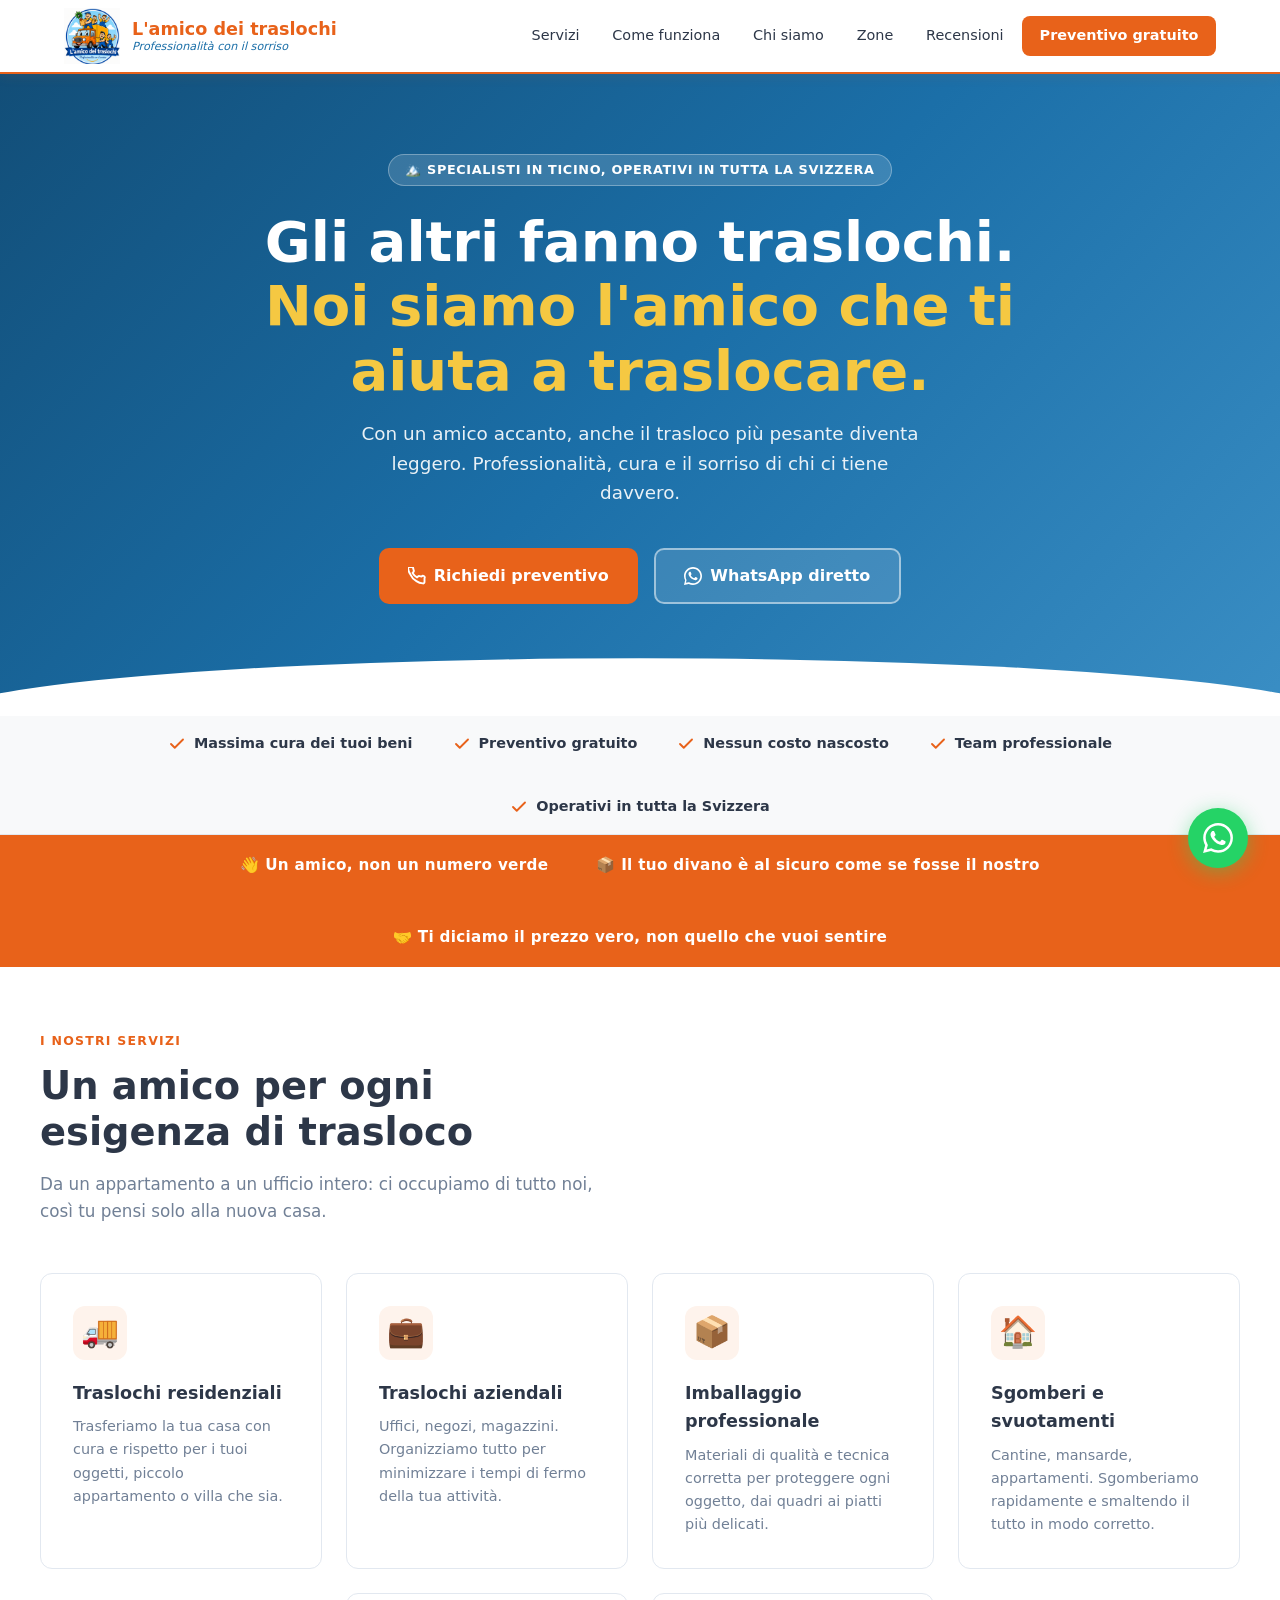
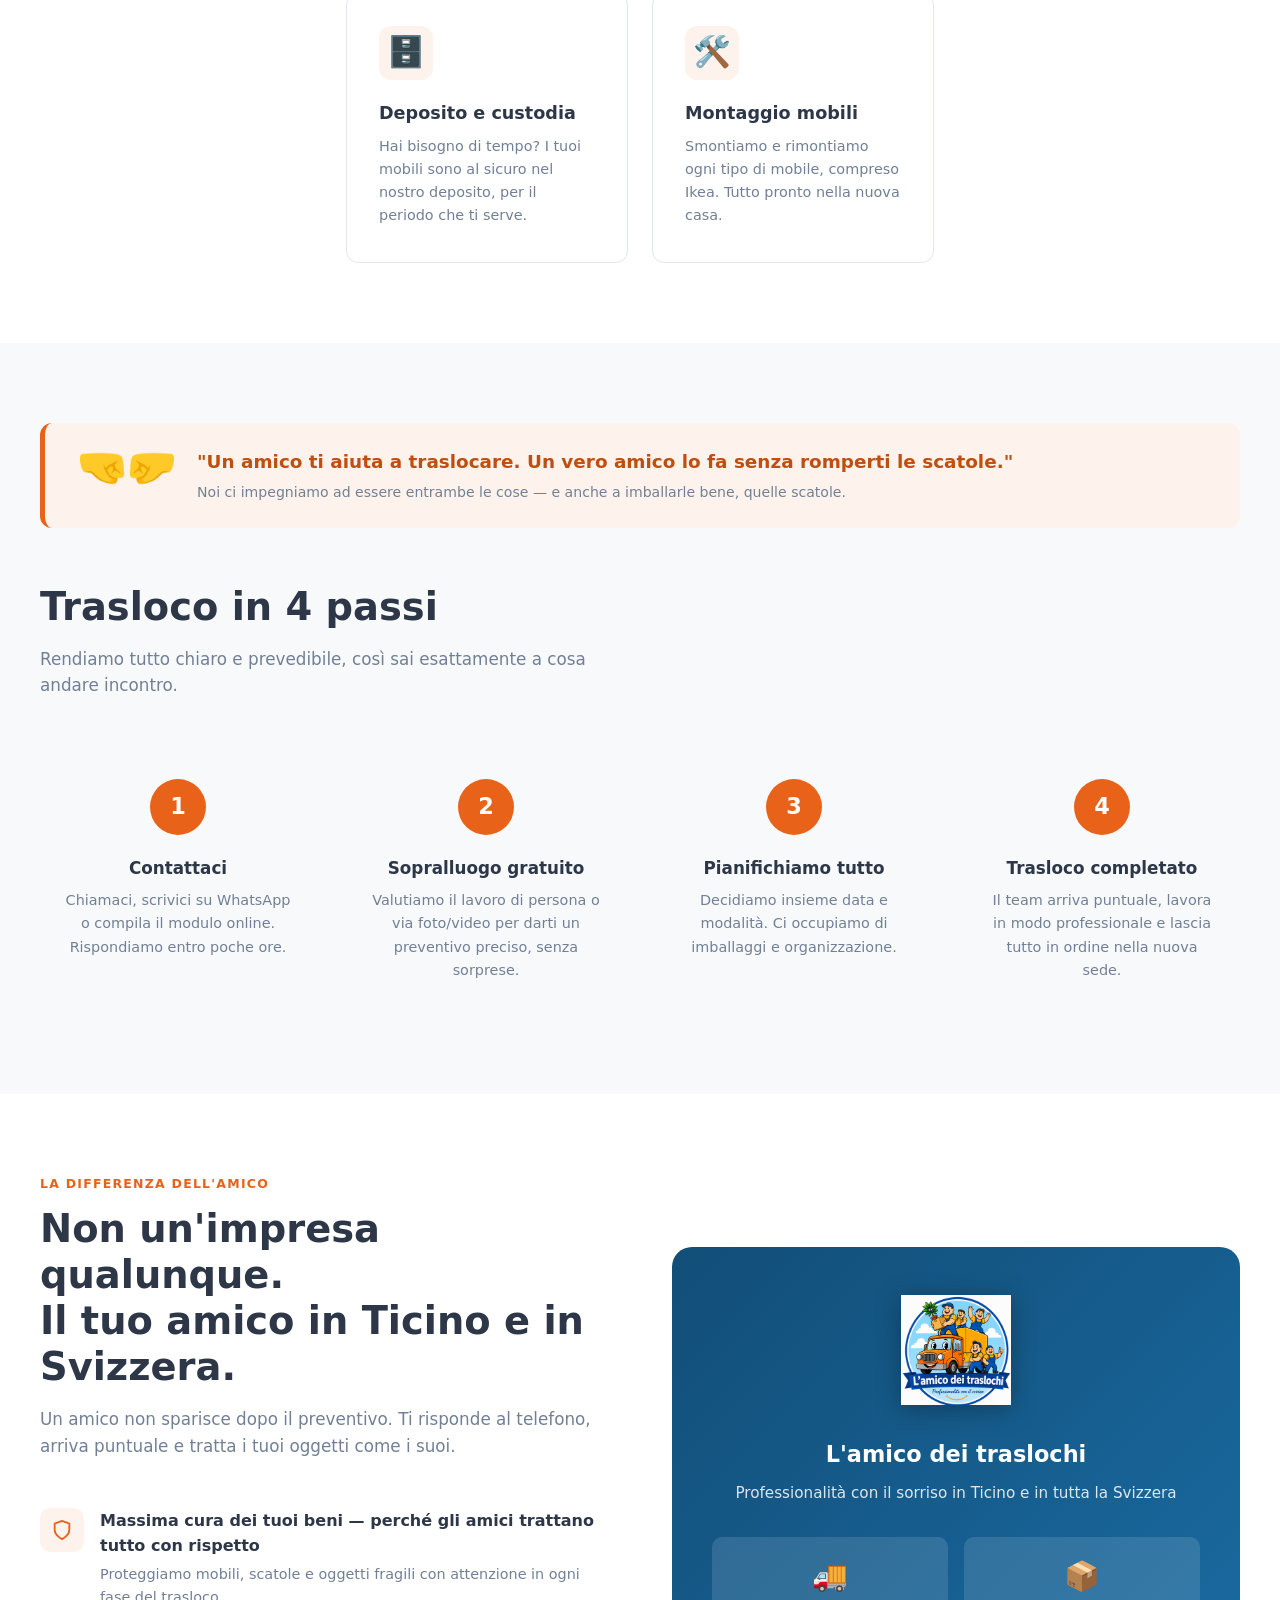
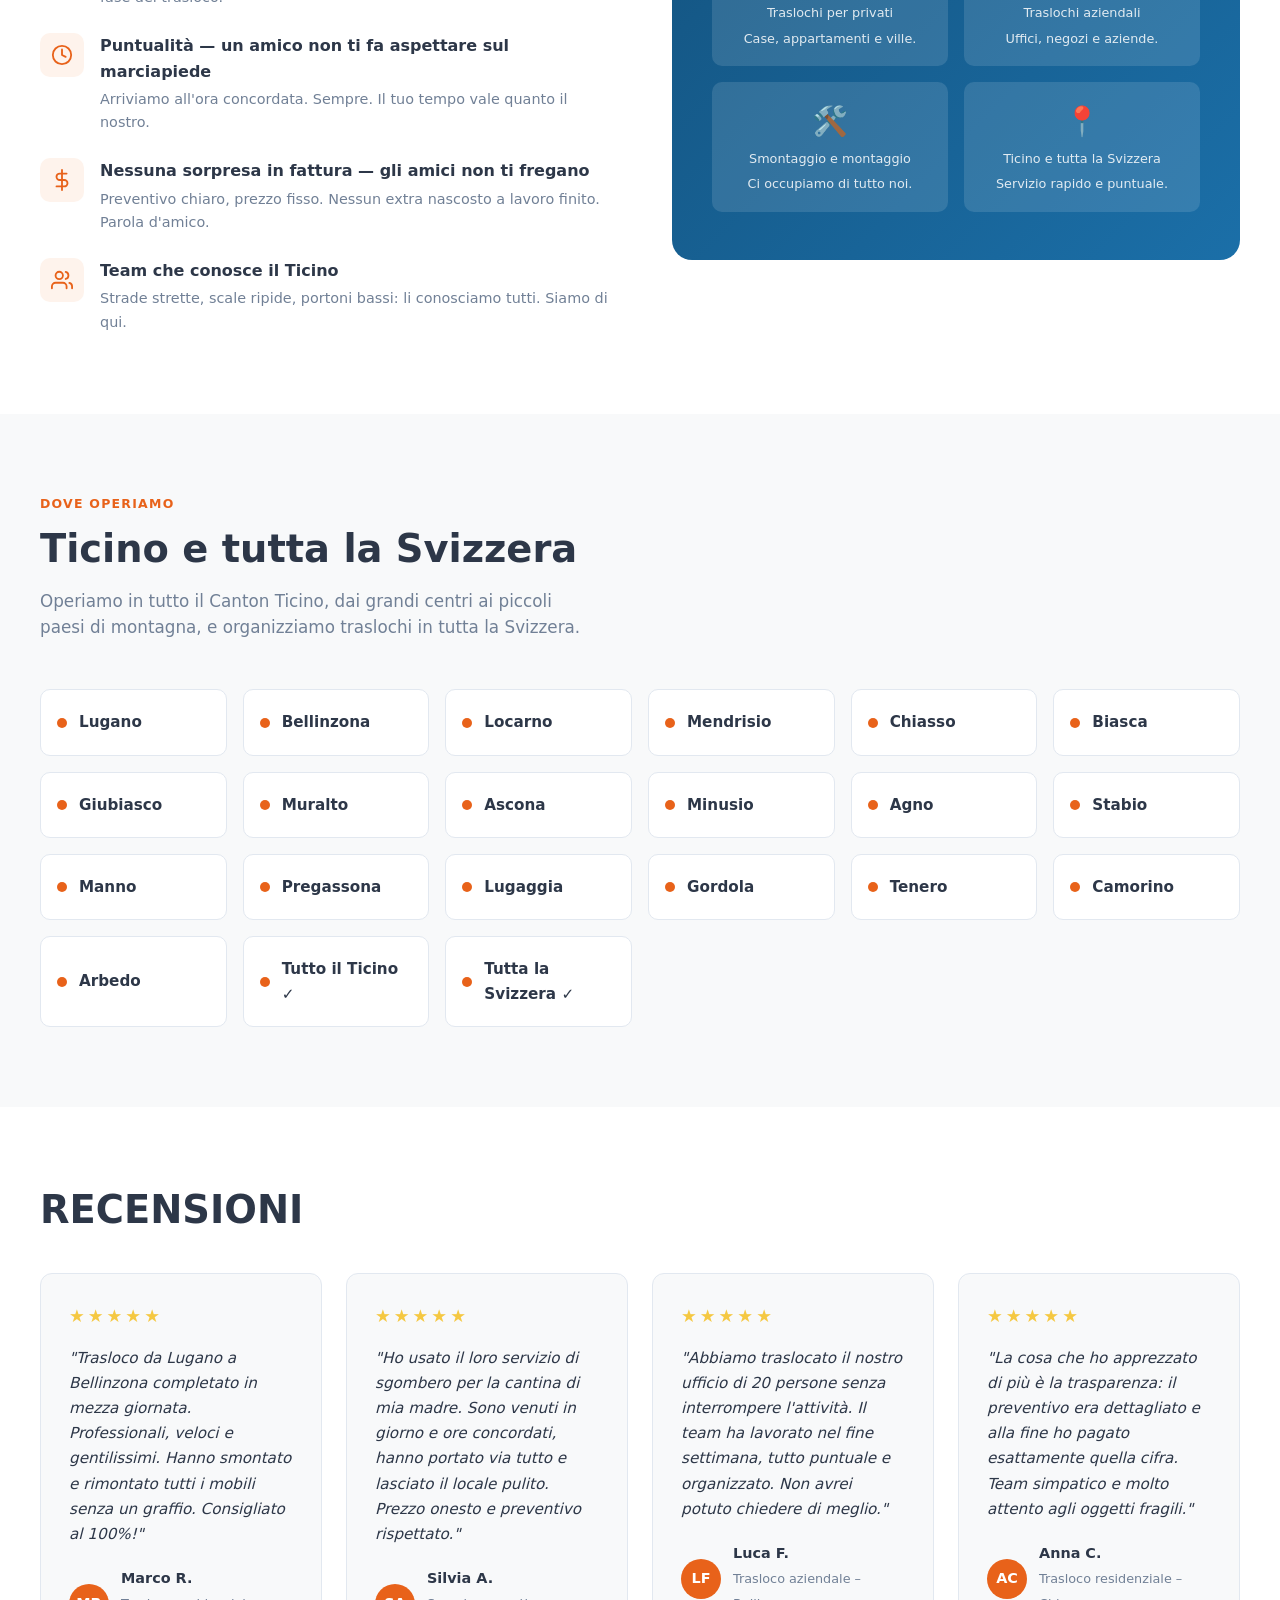
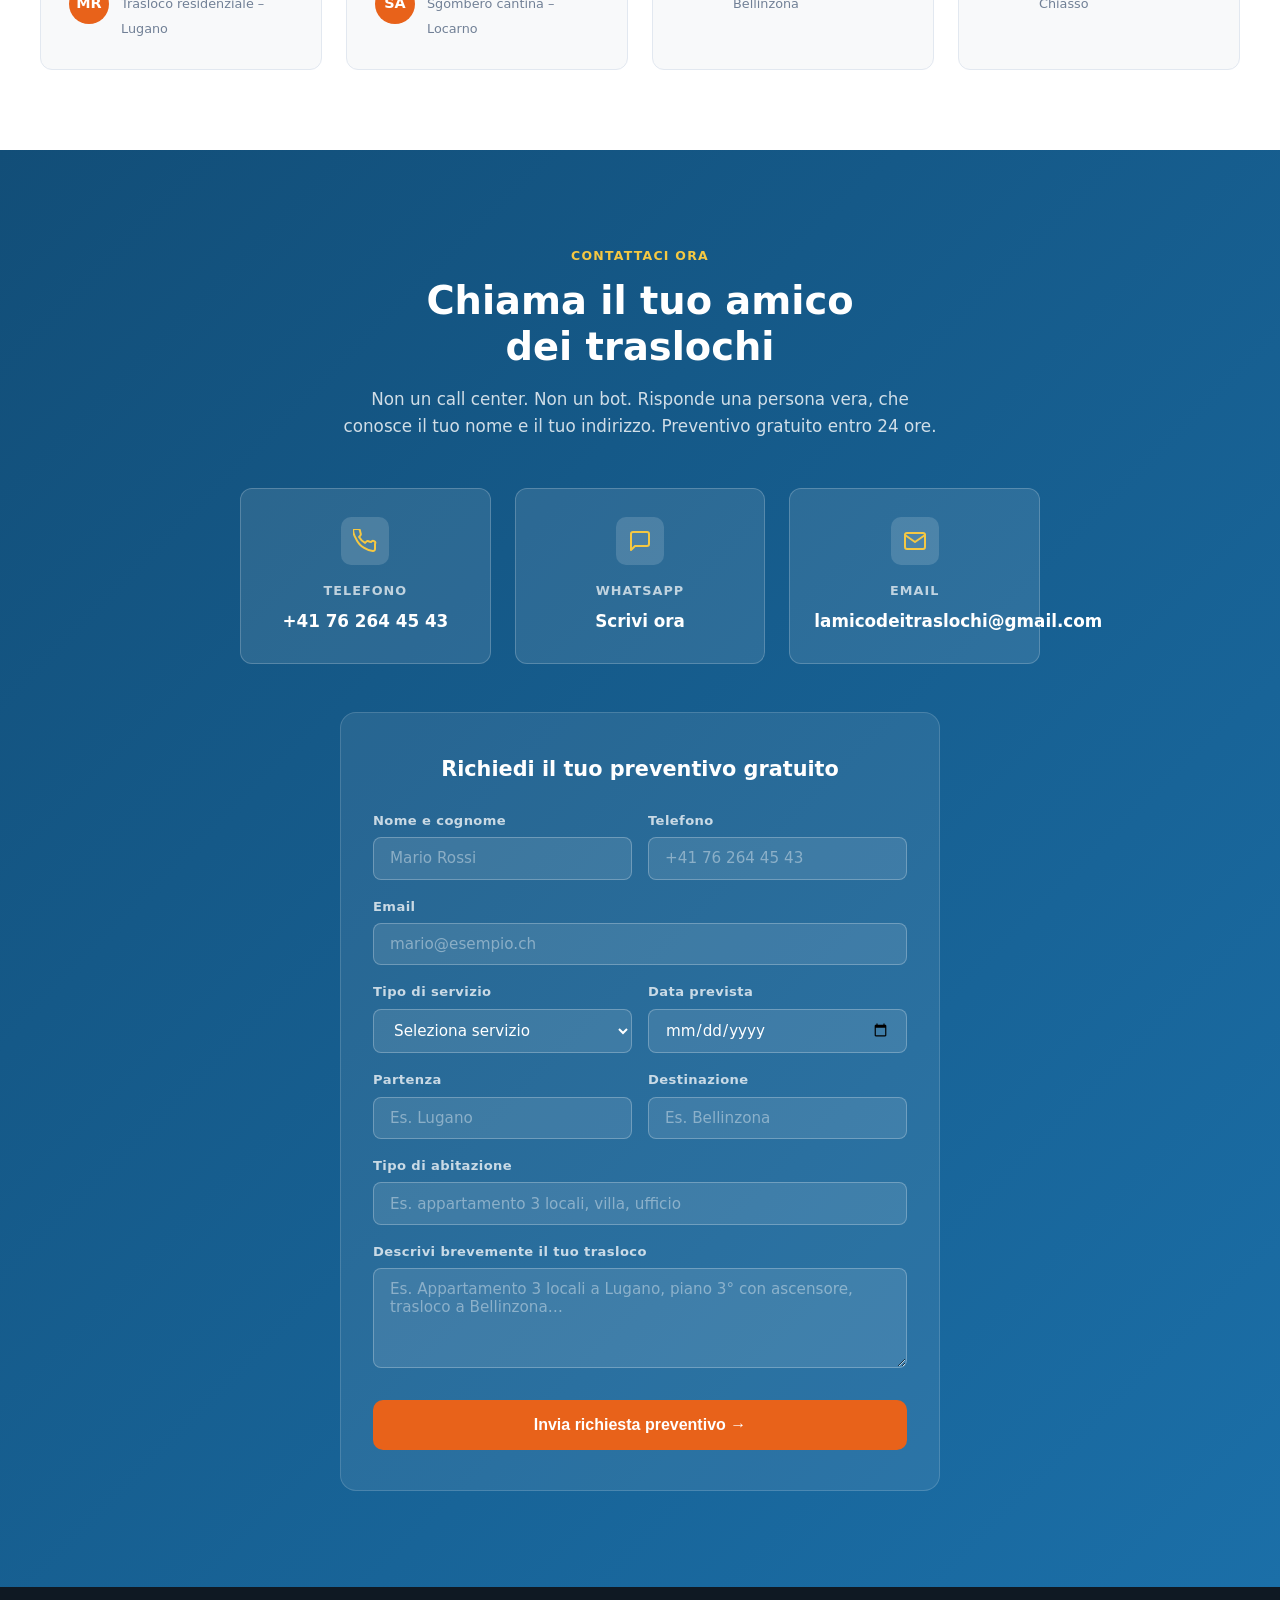
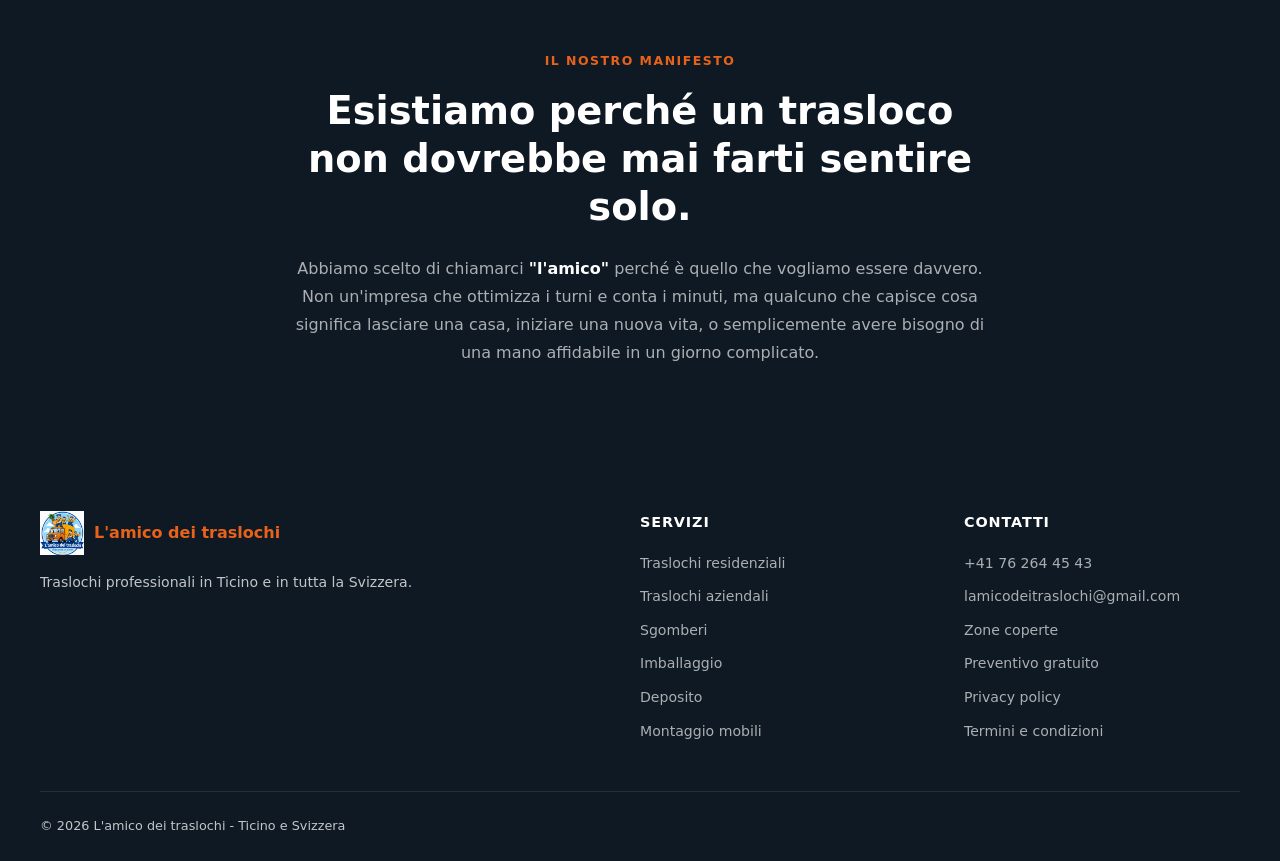
==== commit 79a0a1f8: "Add files via upload" ====
--- a/index.html
+++ b/index.html
@@ -3,16 +3,24 @@
 <head>
 <meta charset="UTF-8">
 <meta name="viewport" content="width=device-width, initial-scale=1.0">
-<meta name="description" content="L'amico dei traslochi in Ticino e in tutta la Svizzera - Non una ditta qualsiasi, una persona di fiducia. Traslochi residenziali e aziendali a Lugano, Bellinzona, Locarno e in tutta la Svizzera. Preventivo gratuito, nessuna sorpresa.">
+<meta name="description" content="Traslochi in Ticino e in tutta la Svizzera per privati e aziende. Servizio rapido, massima cura dei beni e preventivo gratuito via WhatsApp.">
 <meta name="keywords" content="trasloco ticino, traslochi svizzera, traslochi lugano, traslochi bellinzona, traslochi locarno, sgombero ticino, imballaggio trasloco, deposito mobili ticino">
 <meta name="robots" content="index, follow">
-<title>L'amico dei traslochi | Traslochi professionali in Ticino e tutta la Svizzera</title>
-<link rel="canonical" href="https://www.lamicodetraslochi.ch/">
+<title>L'amico dei traslochi | Traslochi in Ticino e Svizzera</title>
+<link rel="canonical" href="https://www.amicodeitraslochi.ch/">
+<link rel="preload" href="logo.png" as="image">
 <!-- Open Graph -->
-<meta property="og:title" content="L'amico dei traslochi | Traslochi professionali in Ticino e Svizzera">
-<meta property="og:description" content="Traslochi rapidi, sicuri e convenienti in tutto il Canton Ticino e in tutta la Svizzera. Preventivo gratuito senza impegno.">
+<meta property="og:title" content="L'amico dei traslochi | Traslochi in Ticino e Svizzera">
+<meta property="og:description" content="Traslochi per privati e aziende in Ticino e in tutta la Svizzera. Preventivo gratuito via WhatsApp.">
 <meta property="og:type" content="website">
+<meta property="og:url" content="https://www.amicodeitraslochi.ch/">
+<meta property="og:image" content="https://www.amicodeitraslochi.ch/logo.png">
+<meta property="og:site_name" content="L'amico dei traslochi">
 <meta property="og:locale" content="it_CH">
+<meta name="twitter:card" content="summary_large_image">
+<meta name="twitter:title" content="L'amico dei traslochi | Traslochi in Ticino e Svizzera">
+<meta name="twitter:description" content="Traslochi per privati e aziende in Ticino e in tutta la Svizzera. Preventivo gratuito via WhatsApp.">
+<meta name="twitter:image" content="https://www.amicodeitraslochi.ch/logo.png">
 <!-- Schema.org -->
 <script type="application/ld+json">
 {
@@ -20,8 +28,12 @@
   "@type": "MovingCompany",
   "name": "L'amico dei traslochi",
   "description": "Servizi di trasloco professionale in Ticino e in tutta la Svizzera",
+  "url": "https://www.amicodeitraslochi.ch/",
+  "image": "https://www.amicodeitraslochi.ch/logo.png",
+  "logo": "https://www.amicodeitraslochi.ch/logo.png",
   "areaServed": ["Lugano", "Bellinzona", "Locarno", "Mendrisio", "Ticino", "Svizzera"],
   "telephone": "+41762644543",
+  "email": "lamicodeitraslochi@gmail.com",
   "address": {
     "@type": "PostalAddress",
     "addressRegion": "Ticino",
@@ -60,9 +72,10 @@
     color: var(--text);
     background: var(--white);
     line-height: 1.6;
-  }
-
-  img { max-width: 100%; }
+    overflow-x: hidden;
+  }
+
+  img { max-width: 100%; height: auto; }
 
   a { text-decoration: none; color: inherit; }
 
@@ -257,29 +270,6 @@
   }
 
   .btn-dark:hover { background: #0e3a59; }
-
-  .hero-stats {
-    display: flex;
-    justify-content: center;
-    gap: 3rem;
-    flex-wrap: wrap;
-  }
-
-  .hero-stat {
-    text-align: center;
-  }
-
-  .hero-stat strong {
-    display: block;
-    font-size: 2rem;
-    font-weight: 800;
-    color: var(--yellow);
-  }
-
-  .hero-stat span {
-    font-size: 0.85rem;
-    opacity: 0.8;
-  }
 
   /* ── TRUST BAR ─────────────────────────── */
   .trust-bar {
@@ -904,16 +894,53 @@
       box-shadow: var(--shadow);
     }
 
+    nav.open a {
+      width: 100%;
+      min-height: 44px;
+      display: flex;
+      align-items: center;
+    }
+
+    .header-inner { padding: 0 1rem; }
+
+    .logo-img {
+      width: 48px;
+      height: 48px;
+    }
+
+    .logo-name { font-size: 0.95rem; }
+    .logo-tagline { font-size: 0.64rem; }
+
     .why-grid { grid-template-columns: 1fr; }
     .why-visual { order: -1; }
+    .why-visual { padding: 2rem 1.25rem; }
+    .why-visual-stats { grid-template-columns: 1fr; }
 
     .form-row { grid-template-columns: 1fr; }
 
+    .contact-grid,
+    .reviews-grid,
+    .zone-grid {
+      grid-template-columns: 1fr;
+    }
+
     .footer-inner { grid-template-columns: 1fr; gap: 2rem; }
 
     .footer-bottom { flex-direction: column; text-align: center; }
 
     .hero { padding: 3.5rem 1.5rem 3rem; }
+    .hero-badge { font-size: 0.72rem; }
+    .hero p { font-size: 1rem; }
+
+    .hero-ctas,
+    .btn {
+      width: 100%;
+    }
+
+    .btn {
+      justify-content: center;
+      min-height: 48px;
+    }
 
     #servizi { padding-top: 3rem; }
 
@@ -924,6 +951,20 @@
 
     .service-card {
       min-height: auto;
+      padding: 1.5rem;
+    }
+
+    section { padding: 3.5rem 1rem; }
+
+    .trust-bar { padding: 0.85rem 1rem; }
+    .trust-inner { gap: 1rem; justify-content: flex-start; }
+    .trust-item { width: 100%; }
+
+    .whatsapp-float {
+      width: 54px;
+      height: 54px;
+      right: 1rem;
+      bottom: 1rem;
     }
   }
 </style>
@@ -934,7 +975,7 @@
 <header>
   <div class="header-inner">
     <a href="#" class="logo-wrap" aria-label="L'amico dei traslochi – home">
-      <img src="logo.png" alt="Logo L'amico dei traslochi" class="logo-img" onerror="this.style.display='none'">
+      <img src="logo.png" alt="Logo L'amico dei traslochi" class="logo-img" width="56" height="56" decoding="async" onerror="this.style.display='none'">
       <div class="logo-text">
         <span class="logo-name">L'amico dei traslochi</span>
         <span class="logo-tagline">Professionalità con il sorriso</span>
@@ -948,7 +989,7 @@
       <a href="#testimonianze">Recensioni</a>
       <a href="#contatti" class="nav-cta">Preventivo gratuito</a>
     </nav>
-    <button class="hamburger" aria-label="Apri menu" onclick="toggleMenu()">
+    <button class="hamburger" aria-label="Apri menu" aria-expanded="false" aria-controls="main-nav" onclick="toggleMenu()">
       <span></span><span></span><span></span>
     </button>
   </div>
@@ -968,12 +1009,6 @@
       <svg width="18" height="18" viewBox="0 0 24 24" fill="currentColor"><path d="M17.472 14.382c-.297-.149-1.758-.867-2.03-.967-.273-.099-.471-.148-.67.15-.197.297-.767.966-.94 1.164-.173.199-.347.223-.644.075-.297-.15-1.255-.463-2.39-1.475-.883-.788-1.48-1.761-1.653-2.059-.173-.297-.018-.458.13-.606.134-.133.298-.347.446-.52.149-.174.198-.298.298-.497.099-.198.05-.371-.025-.52-.075-.149-.669-1.612-.916-2.207-.242-.579-.487-.5-.669-.51-.173-.008-.371-.01-.57-.01-.198 0-.52.074-.792.372-.272.297-1.04 1.016-1.04 2.479 0 1.462 1.065 2.875 1.213 3.074.149.198 2.096 3.2 5.077 4.487.709.306 1.262.489 1.694.625.712.227 1.36.195 1.871.118.571-.085 1.758-.719 2.006-1.413.248-.694.248-1.289.173-1.413-.074-.124-.272-.198-.57-.347z"/><path d="M12 0C5.373 0 0 5.373 0 12c0 2.106.549 4.083 1.506 5.805L0 24l6.332-1.479A11.951 11.951 0 0012 24c6.627 0 12-5.373 12-12S18.627 0 12 0zm0 21.818c-1.925 0-3.72-.521-5.261-1.428l-.374-.222-3.882.907.952-3.778-.243-.388A9.79 9.79 0 012.182 12C2.182 6.592 6.592 2.182 12 2.182c5.408 0 9.818 4.41 9.818 9.818 0 5.408-4.41 9.818-9.818 9.818z"/></svg>
       WhatsApp diretto
     </a>
-  </div>
-  <div class="hero-stats">
-    <div class="hero-stat"><strong>500+</strong><span>traslochi completati</span></div>
-    <div class="hero-stat"><strong>10+</strong><span>anni di esperienza</span></div>
-    <div class="hero-stat"><strong>4.9★</strong><span>valutazione media</span></div>
-    <div class="hero-stat"><strong>24h</strong><span>preventivo garantito</span></div>
   </div>
 </section>
 
@@ -1150,14 +1185,14 @@
               <svg viewBox="0 0 24 24"><path d="M17 21v-2a4 4 0 00-4-4H5a4 4 0 00-4 4v2"/><circle cx="9" cy="7" r="4"/><path d="M23 21v-2a4 4 0 00-3-3.87"/><path d="M16 3.13a4 4 0 010 7.75"/></svg>
             </div>
             <div class="why-feature-text">
-              <h4>Team che conosce il Ticino — non stranieri alla prima curva di Lugano</h4>
+              <h4>Team che conosce il Ticino</h4>
               <p>Strade strette, scale ripide, portoni bassi: li conosciamo tutti. Siamo di qui.</p>
             </div>
           </div>
         </div>
       </div>
       <div class="why-visual">
-        <img src="logo.png" alt="L'amico dei traslochi" class="why-visual-logo" onerror="this.style.display='none'">
+        <img src="logo.png" alt="Logo L'amico dei traslochi" class="why-visual-logo" width="110" height="110" loading="lazy" decoding="async" onerror="this.style.display='none'">
         <h3>L'amico dei traslochi</h3>
         <p>Professionalità con il sorriso in Ticino e in tutta la Svizzera</p>
         <div class="why-visual-stats">
@@ -1218,9 +1253,7 @@
 <!-- TESTIMONIANZE -->
 <section id="testimonianze">
   <div class="container">
-    <div class="section-label">Recensioni verificate</div>
-    <h2 class="section-title">Cosa dicono i nostri clienti</h2>
-    <p class="section-sub">Oltre 500 famiglie e aziende in Ticino e in Svizzera ci hanno scelto. Ecco alcune delle loro esperienze.</p>
+    <h2 class="section-title">RECENSIONI</h2>
     <div class="reviews-grid">
       <div class="review-card">
         <div class="stars"><span class="star">★</span><span class="star">★</span><span class="star">★</span><span class="star">★</span><span class="star">★</span></div>
@@ -1266,28 +1299,6 @@
           </div>
         </div>
       </div>
-      <div class="review-card">
-        <div class="stars"><span class="star">★</span><span class="star">★</span><span class="star">★</span><span class="star">★</span><span class="star">★</span></div>
-        <blockquote>"Ci siamo affidati a loro per il trasloco internazionale da Lugano a Milano. Perfetti: documentazione, tempi, imballaggi. Tutto curato nei minimi dettagli."</blockquote>
-        <div class="reviewer">
-          <div class="reviewer-avatar">GT</div>
-          <div class="reviewer-info">
-            <strong>Gianni T.</strong>
-            <span>Trasloco internazionale – Lugano</span>
-          </div>
-        </div>
-      </div>
-      <div class="review-card">
-        <div class="stars"><span class="star">★</span><span class="star">★</span><span class="star">★</span><span class="star">★</span><span class="star">★</span></div>
-        <blockquote>"Servizio deposito fantastico. Ho avuto bisogno di tenere i mobili per 3 mesi durante la ristrutturazione. Tutto tornato in perfette condizioni. Li richiamo sicuramente."</blockquote>
-        <div class="reviewer">
-          <div class="reviewer-avatar">FB</div>
-          <div class="reviewer-info">
-            <strong>Federica B.</strong>
-            <span>Servizio deposito – Mendrisio</span>
-          </div>
-        </div>
-      </div>
     </div>
   </div>
 </section>
@@ -1319,7 +1330,7 @@
           <svg viewBox="0 0 24 24"><path d="M4 4h16c1.1 0 2 .9 2 2v12c0 1.1-.9 2-2 2H4c-1.1 0-2-.9-2-2V6c0-1.1.9-2 2-2z"/><polyline points="22,6 12,13 2,6"/></svg>
         </div>
         <strong>Email</strong>
-        <a href="mailto:info@lamicodetraslochi.ch">info@lamicodetraslochi.ch</a>
+        <a href="mailto:lamicodeitraslochi@gmail.com">lamicodeitraslochi@gmail.com</a>
       </div>
           </div>
 
@@ -1409,7 +1420,7 @@
   <div class="footer-inner">
     <div class="footer-brand">
       <div class="footer-logo-wrap">
-        <img src="logo.png" alt="Logo" class="footer-logo-img" onerror="this.style.display='none'">
+        <img src="logo.png" alt="Logo L'amico dei traslochi" class="footer-logo-img" width="44" height="44" loading="lazy" decoding="async" onerror="this.style.display='none'">
         <span class="footer-brand-name">L'amico dei traslochi</span>
       </div>
       <p>Traslochi professionali in Ticino e in tutta la Svizzera.</p>
@@ -1429,7 +1440,7 @@
       <h4>Contatti</h4>
       <ul>
         <li><a href="tel:+41762644543">+41 76 264 45 43</a></li>
-        <li><a href="mailto:info@lamicodetraslochi.ch">info@lamicodetraslochi.ch</a></li>
+        <li><a href="mailto:lamicodeitraslochi@gmail.com">lamicodeitraslochi@gmail.com</a></li>
         <li><a href="#zone">Zone coperte</a></li>
         <li><a href="#contatti">Preventivo gratuito</a></li>
         <li><a href="privacy-policy.html">Privacy policy</a></li>
@@ -1446,11 +1457,14 @@
   function toggleMenu() {
     const nav = document.getElementById('main-nav');
     nav.classList.toggle('open');
+    const button = document.querySelector('.hamburger');
+    button.setAttribute('aria-expanded', nav.classList.contains('open'));
   }
 
   document.querySelectorAll('nav a').forEach(link => {
     link.addEventListener('click', () => {
       document.getElementById('main-nav').classList.remove('open');
+      document.querySelector('.hamburger').setAttribute('aria-expanded', 'false');
     });
   });
 
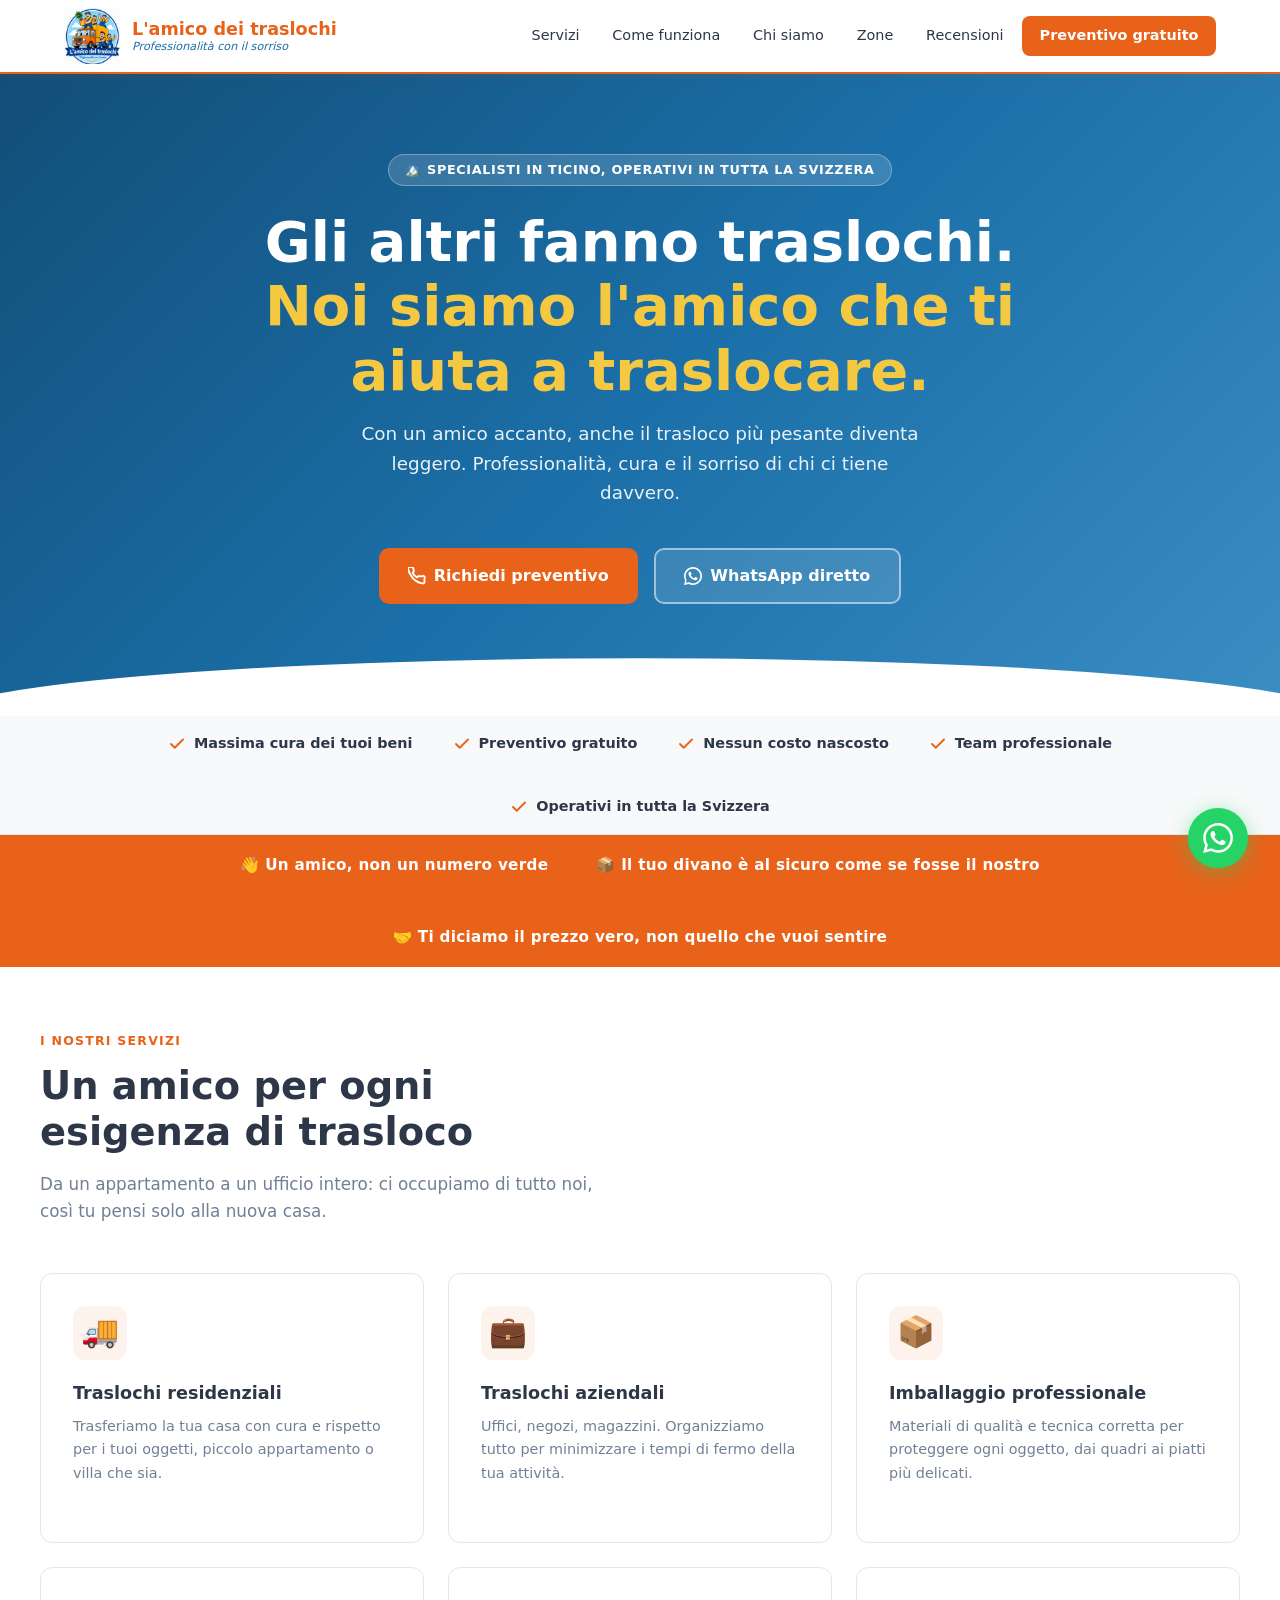
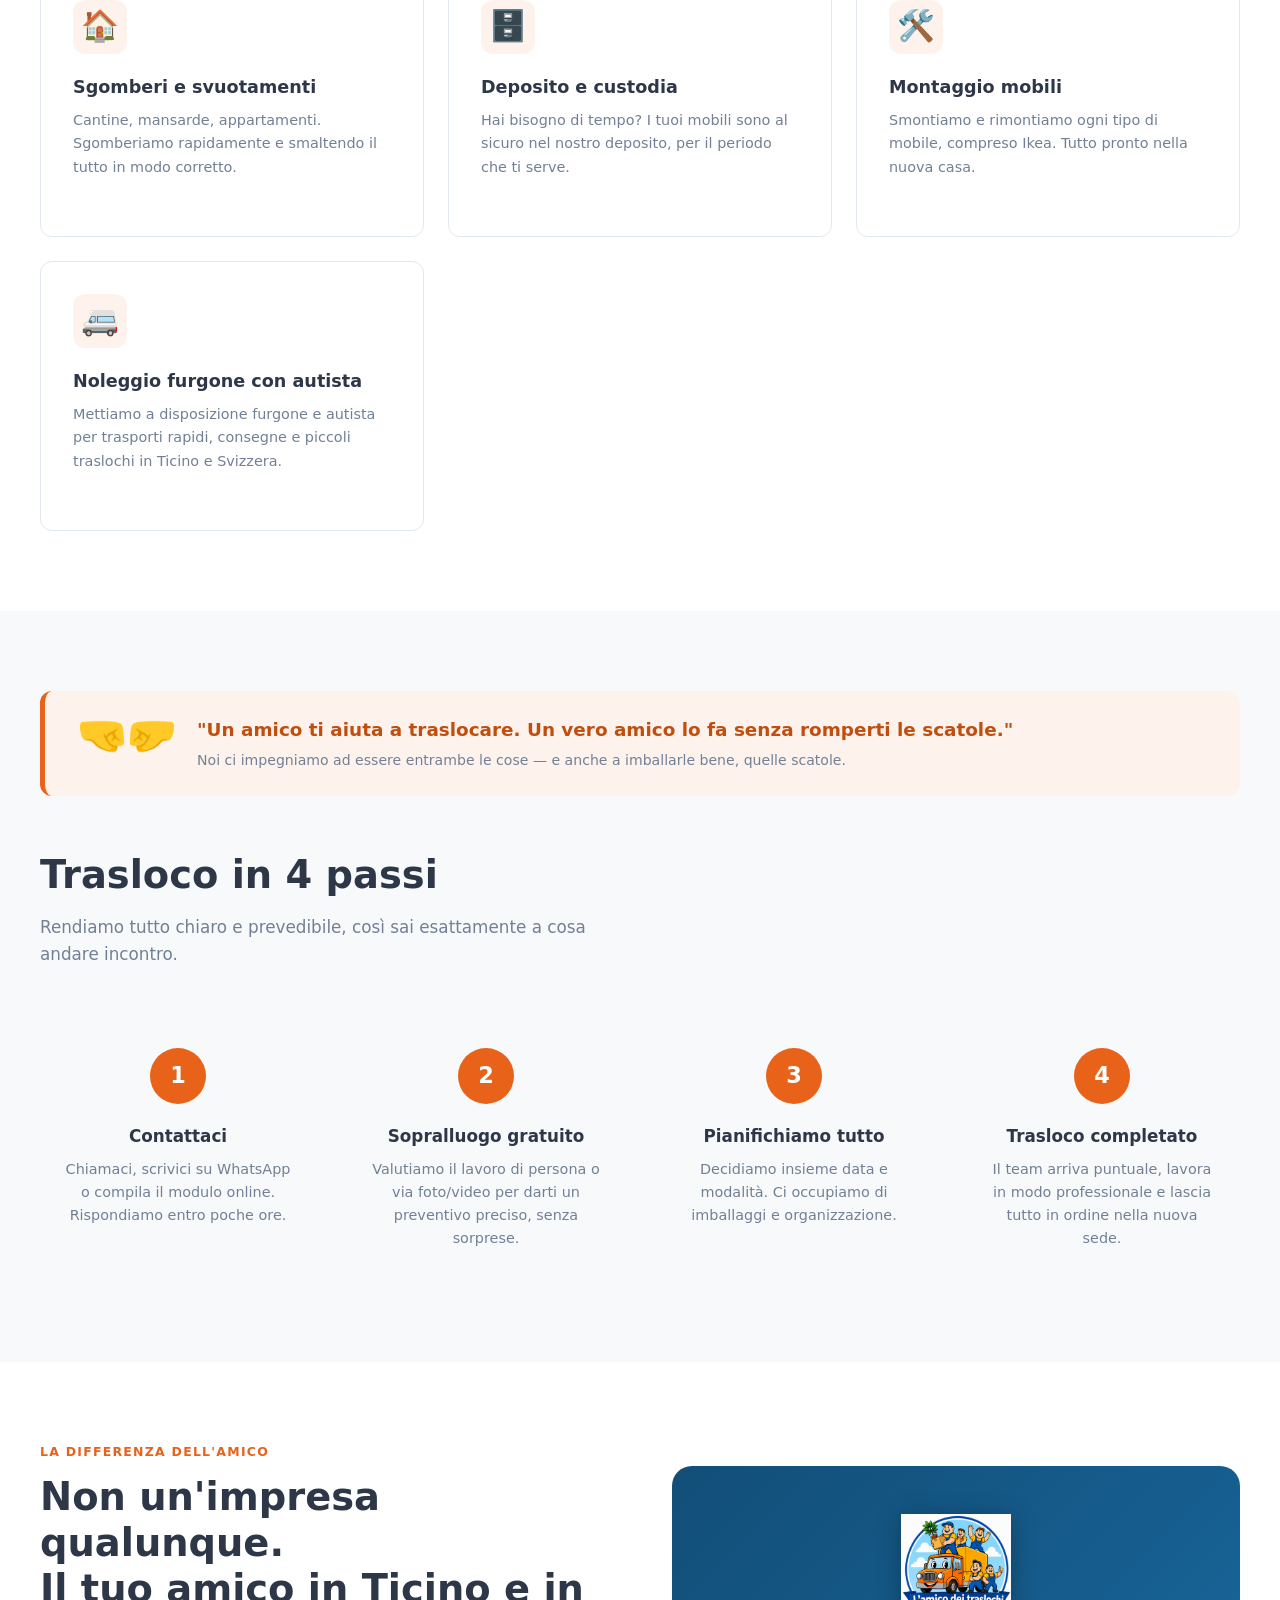
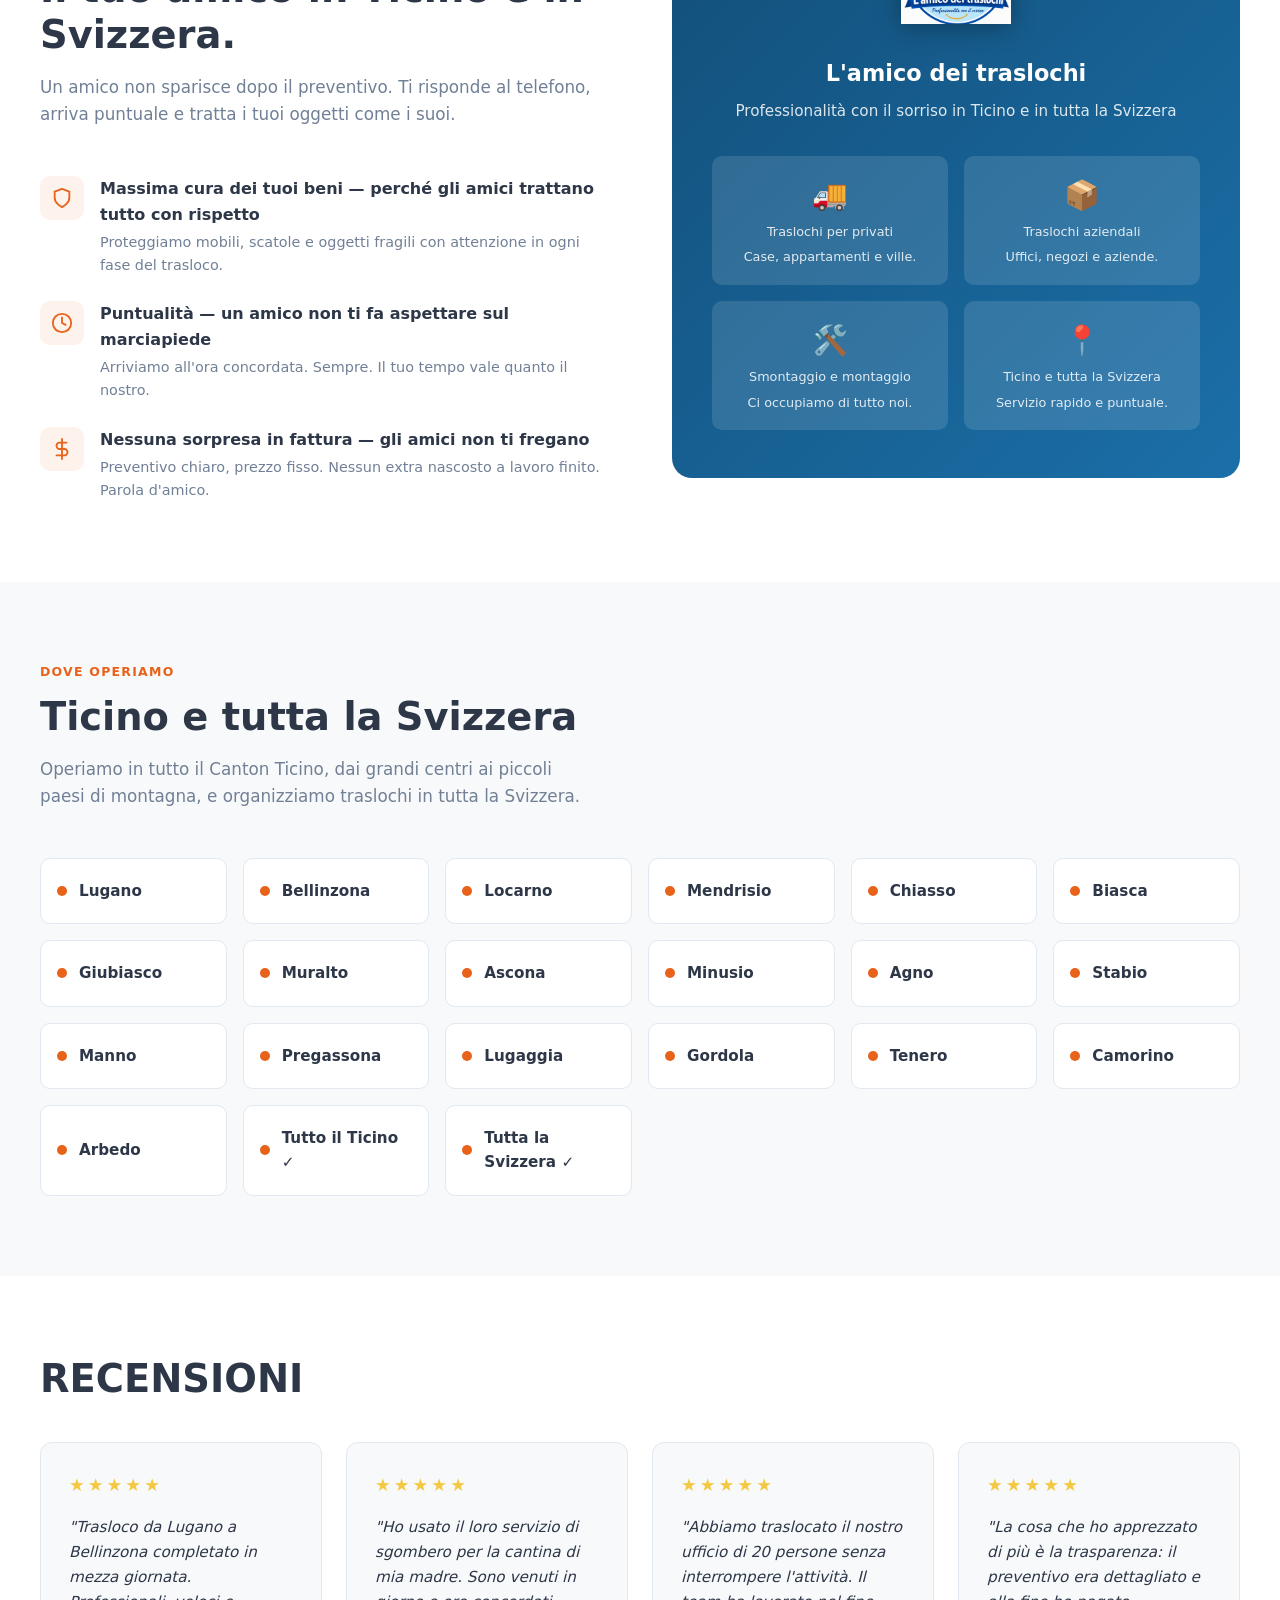
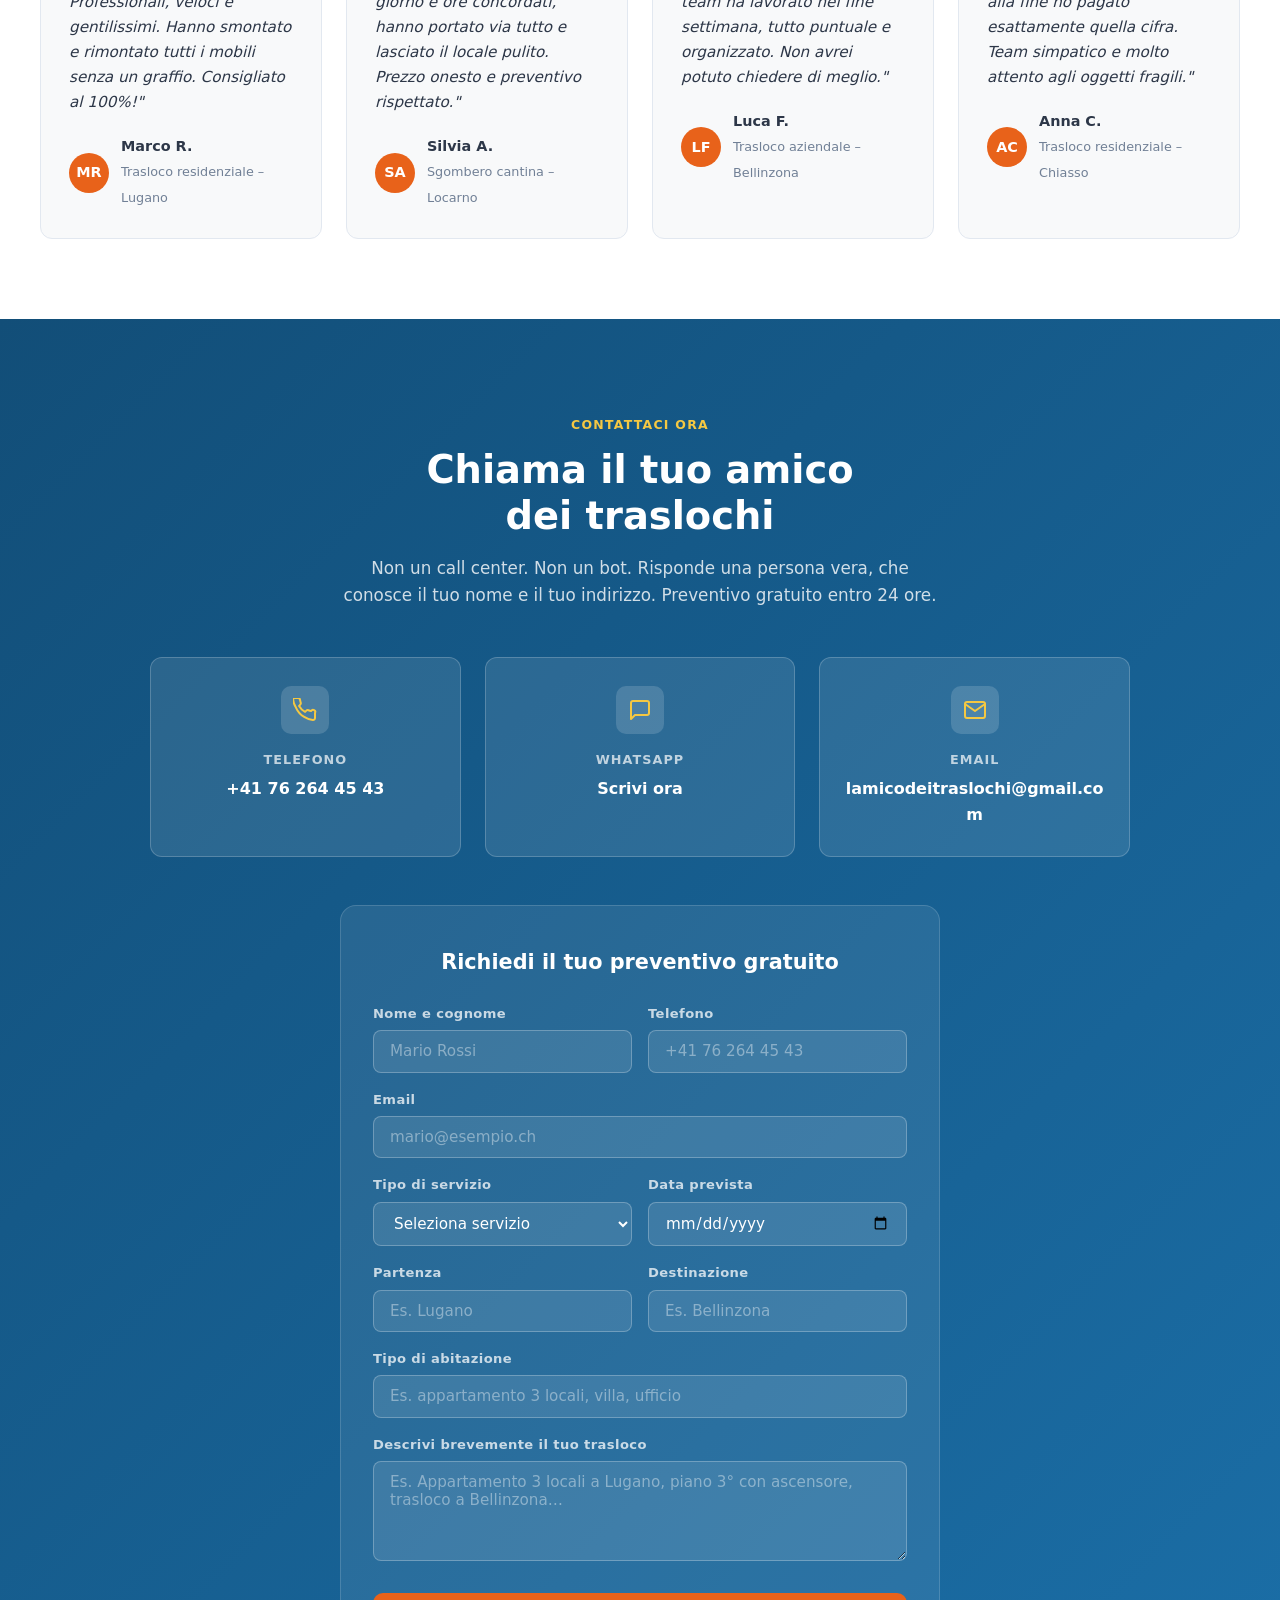
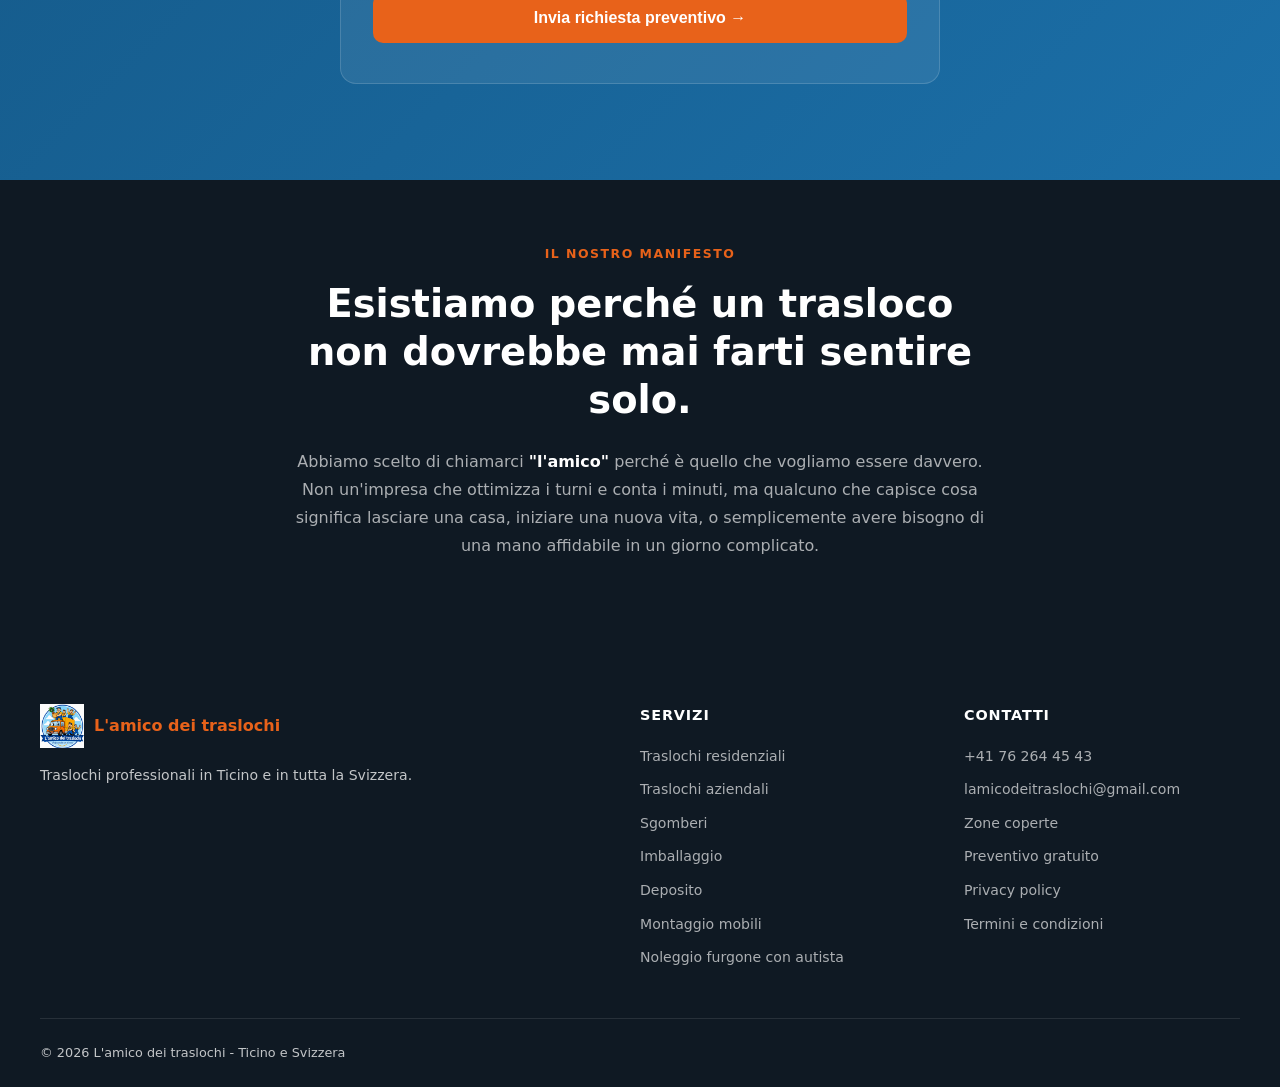
==== commit 2d87ebf7: "Add files via upload" ====
--- a/index.html
+++ b/index.html
@@ -336,17 +336,14 @@
 
   .services-grid {
     display: grid;
-    grid-template-columns: repeat(auto-fit, minmax(280px, 1fr));
+    grid-template-columns: repeat(3, minmax(0, 1fr));
     gap: 1.5rem;
   }
 
-  @media (min-width: 1180px) {
+  @media (max-width: 1100px) {
     .services-grid {
-      grid-template-columns: repeat(4, minmax(0, 1fr));
+      grid-template-columns: repeat(2, minmax(0, 1fr));
     }
-
-    .service-card:nth-child(5) { grid-column: 2; }
-    .service-card:nth-child(6) { grid-column: 3; }
   }
 
   .service-card {
@@ -663,9 +660,9 @@
 
   .contact-grid {
     display: grid;
-    grid-template-columns: repeat(auto-fit, minmax(220px, 1fr));
+    grid-template-columns: repeat(3, minmax(240px, 1fr));
     gap: 1.5rem;
-    max-width: 800px;
+    max-width: 980px;
     margin: 3rem auto;
   }
 
@@ -676,6 +673,7 @@
     padding: 1.75rem 1.5rem;
     text-align: center;
     transition: background 0.2s;
+    min-width: 0;
   }
 
   .contact-card:hover { background: rgba(255,255,255,0.18); }
@@ -698,7 +696,13 @@
   }
 
   .contact-card strong { display: block; font-size: 0.8rem; letter-spacing: 0.08em; text-transform: uppercase; opacity: 0.7; margin-bottom: 0.4rem; }
-  .contact-card a, .contact-card span { color: var(--white); font-size: 1.05rem; font-weight: 700; }
+  .contact-card a, .contact-card span {
+    color: var(--white);
+    font-size: clamp(0.92rem, 1.25vw, 1.05rem);
+    font-weight: 700;
+    overflow-wrap: anywhere;
+    word-break: break-word;
+  }
 
   .form-section {
     max-width: 600px;
@@ -1100,6 +1104,14 @@
         </div>
         <h3>Montaggio mobili</h3>
         <p>Smontiamo e rimontiamo ogni tipo di mobile, compreso Ikea. Tutto pronto nella nuova casa.</p>
+      </div>
+
+      <div class="service-card">
+        <div class="service-icon">
+          <span aria-hidden="true">🚐</span>
+        </div>
+        <h3>Noleggio furgone con autista</h3>
+        <p>Mettiamo a disposizione furgone e autista per trasporti rapidi, consegne e piccoli traslochi in Ticino e Svizzera.</p>
       </div>
 
     </div>
@@ -1180,15 +1192,6 @@
               <p>Preventivo chiaro, prezzo fisso. Nessun extra nascosto a lavoro finito. Parola d'amico.</p>
             </div>
           </div>
-          <div class="why-feature">
-            <div class="why-icon">
-              <svg viewBox="0 0 24 24"><path d="M17 21v-2a4 4 0 00-4-4H5a4 4 0 00-4 4v2"/><circle cx="9" cy="7" r="4"/><path d="M23 21v-2a4 4 0 00-3-3.87"/><path d="M16 3.13a4 4 0 010 7.75"/></svg>
-            </div>
-            <div class="why-feature-text">
-              <h4>Team che conosce il Ticino</h4>
-              <p>Strade strette, scale ripide, portoni bassi: li conosciamo tutti. Siamo di qui.</p>
-            </div>
-          </div>
         </div>
       </div>
       <div class="why-visual">
@@ -1361,6 +1364,7 @@
             <option>Imballaggio professionale</option>
             <option>Deposito e custodia</option>
             <option>Montaggio mobili</option>
+            <option>Noleggio furgone con autista</option>
             <option>Altro</option>
           </select>
         </div>
@@ -1434,6 +1438,7 @@
         <li><a href="#servizi">Imballaggio</a></li>
         <li><a href="#servizi">Deposito</a></li>
         <li><a href="#servizi">Montaggio mobili</a></li>
+        <li><a href="#servizi">Noleggio furgone con autista</a></li>
       </ul>
     </div>
     <div class="footer-col">
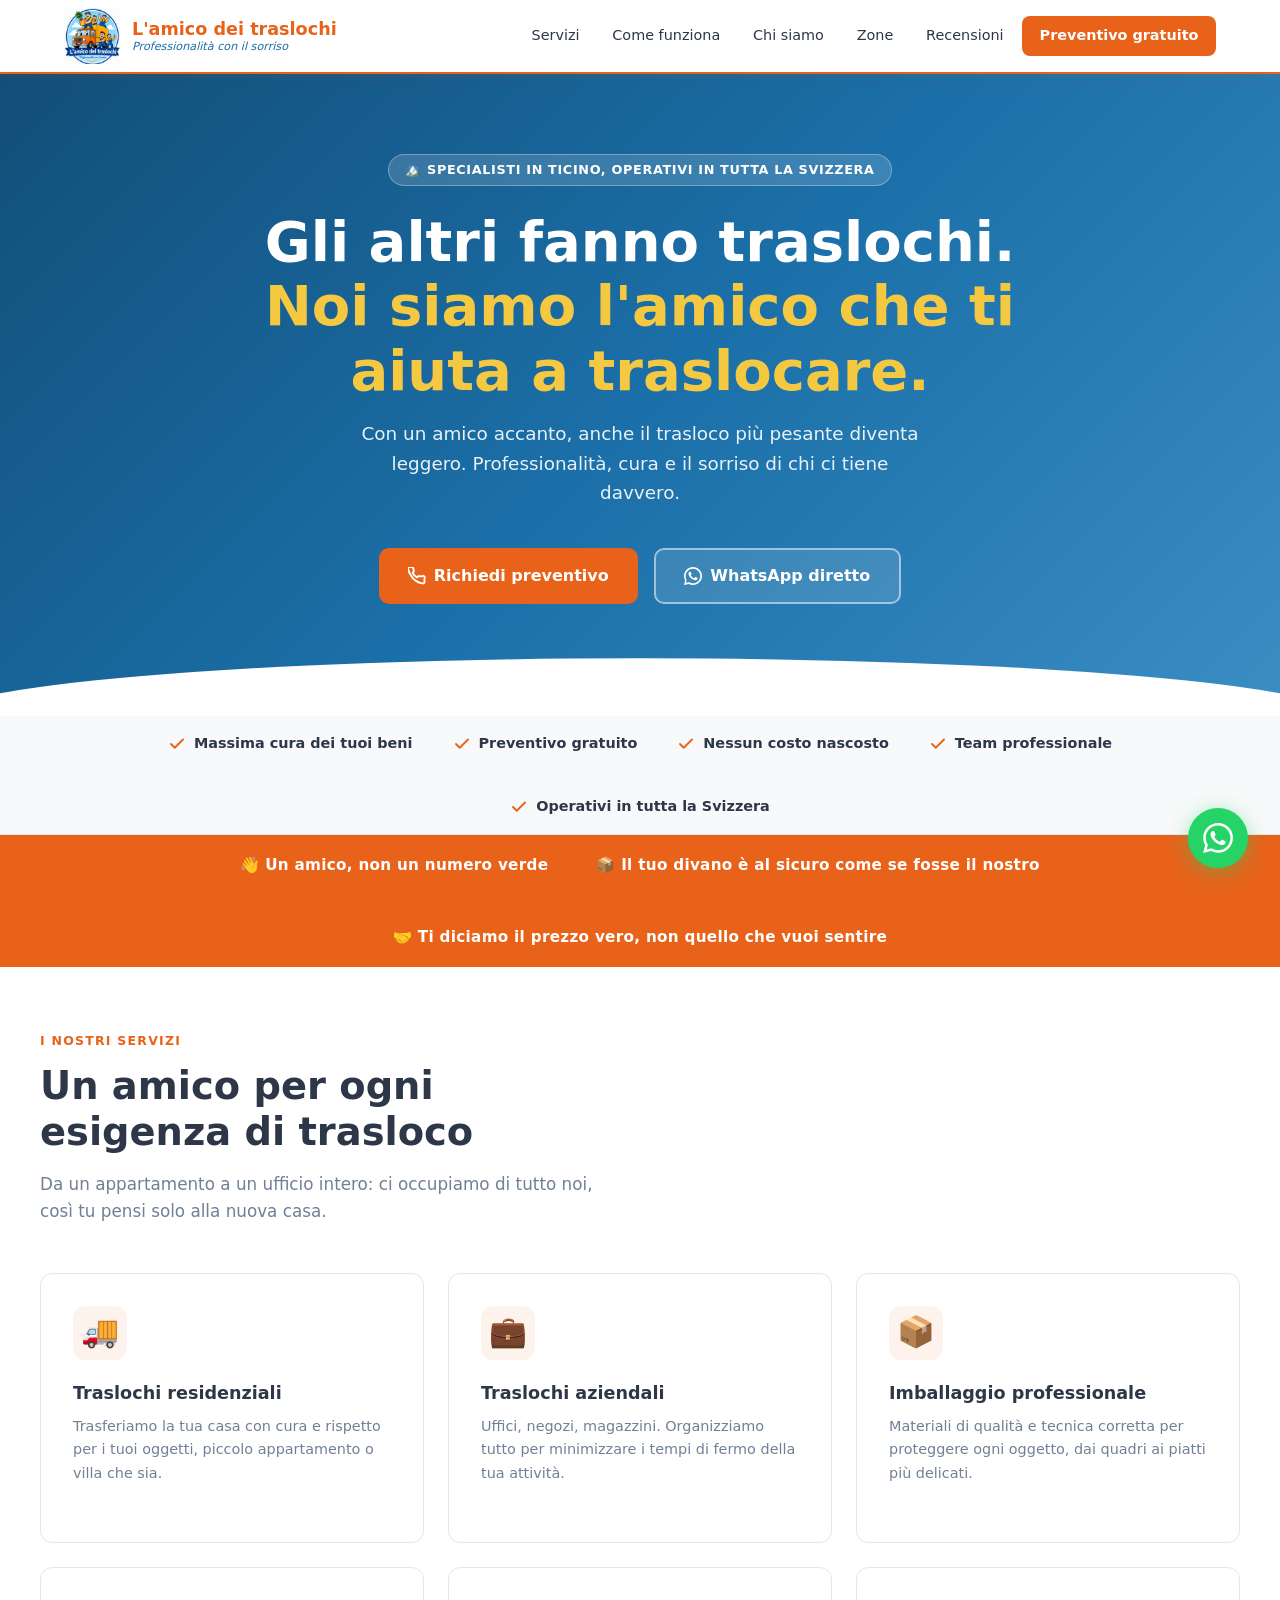
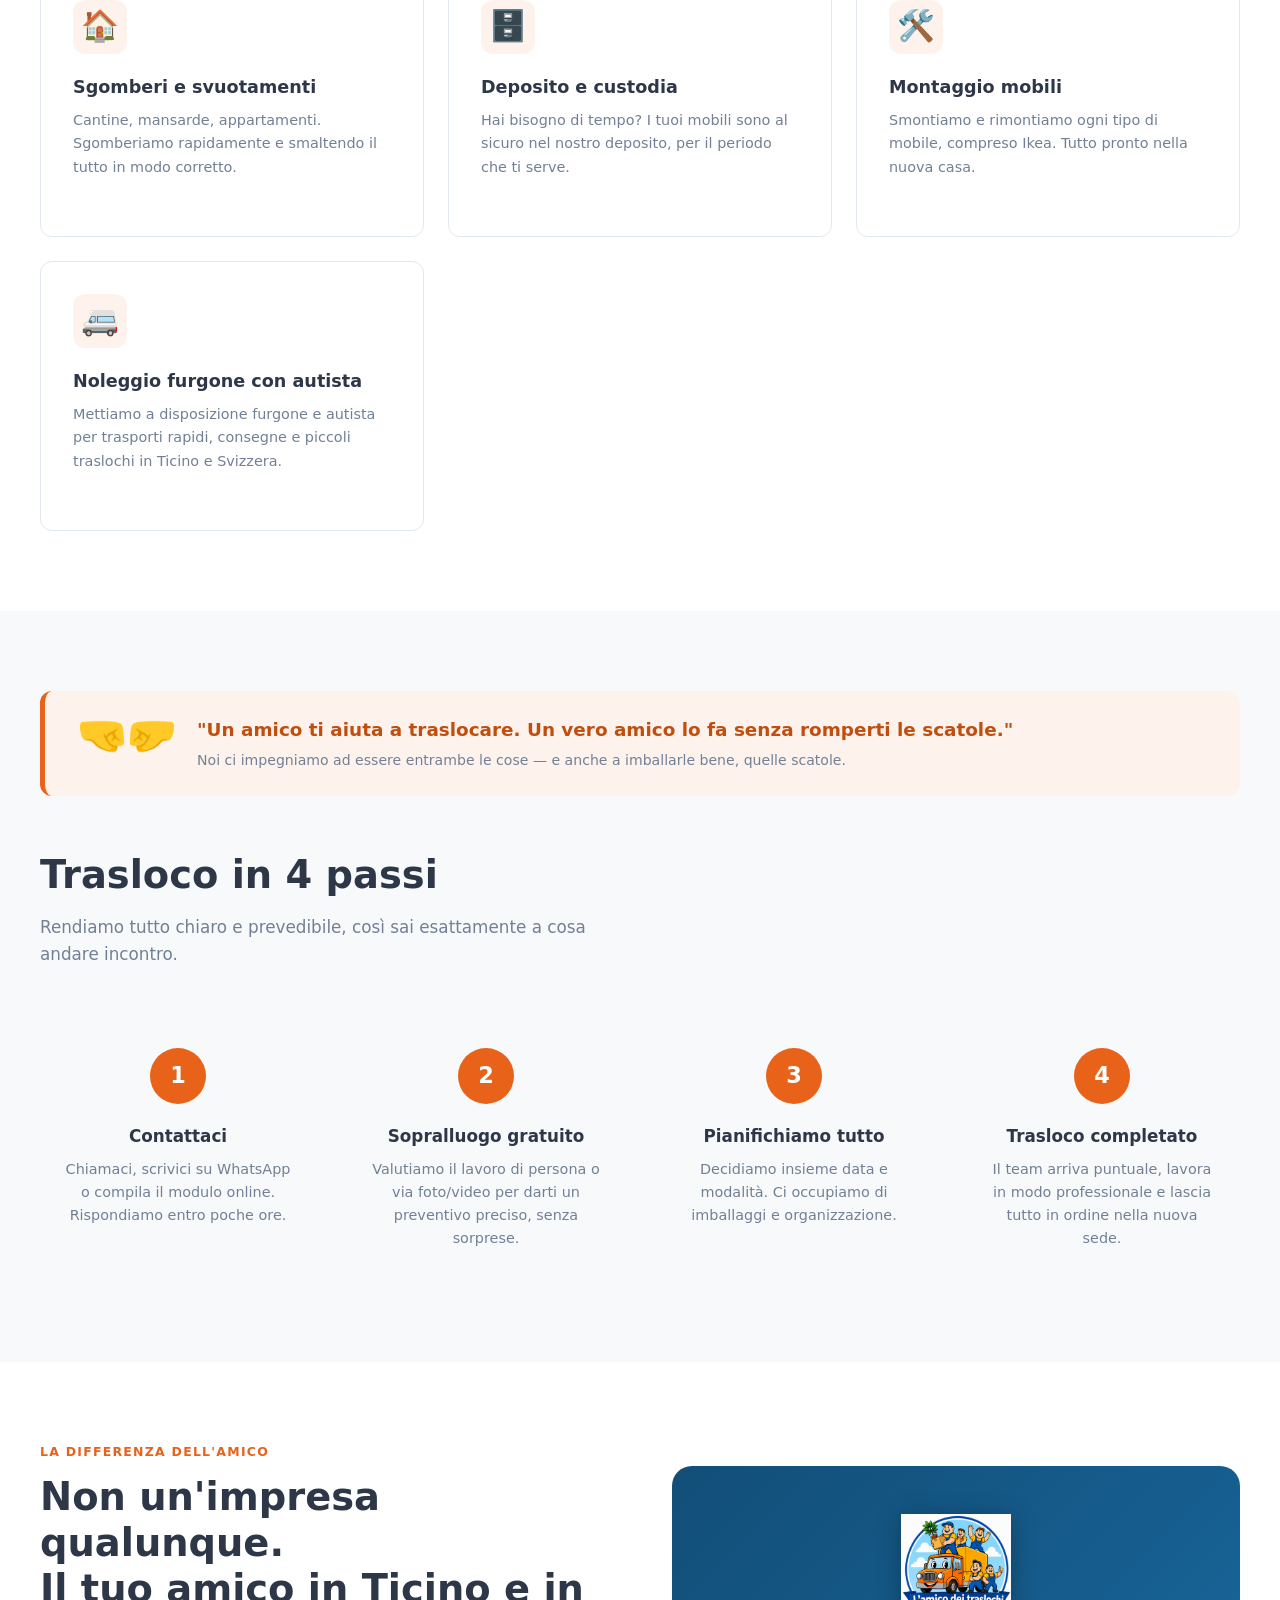
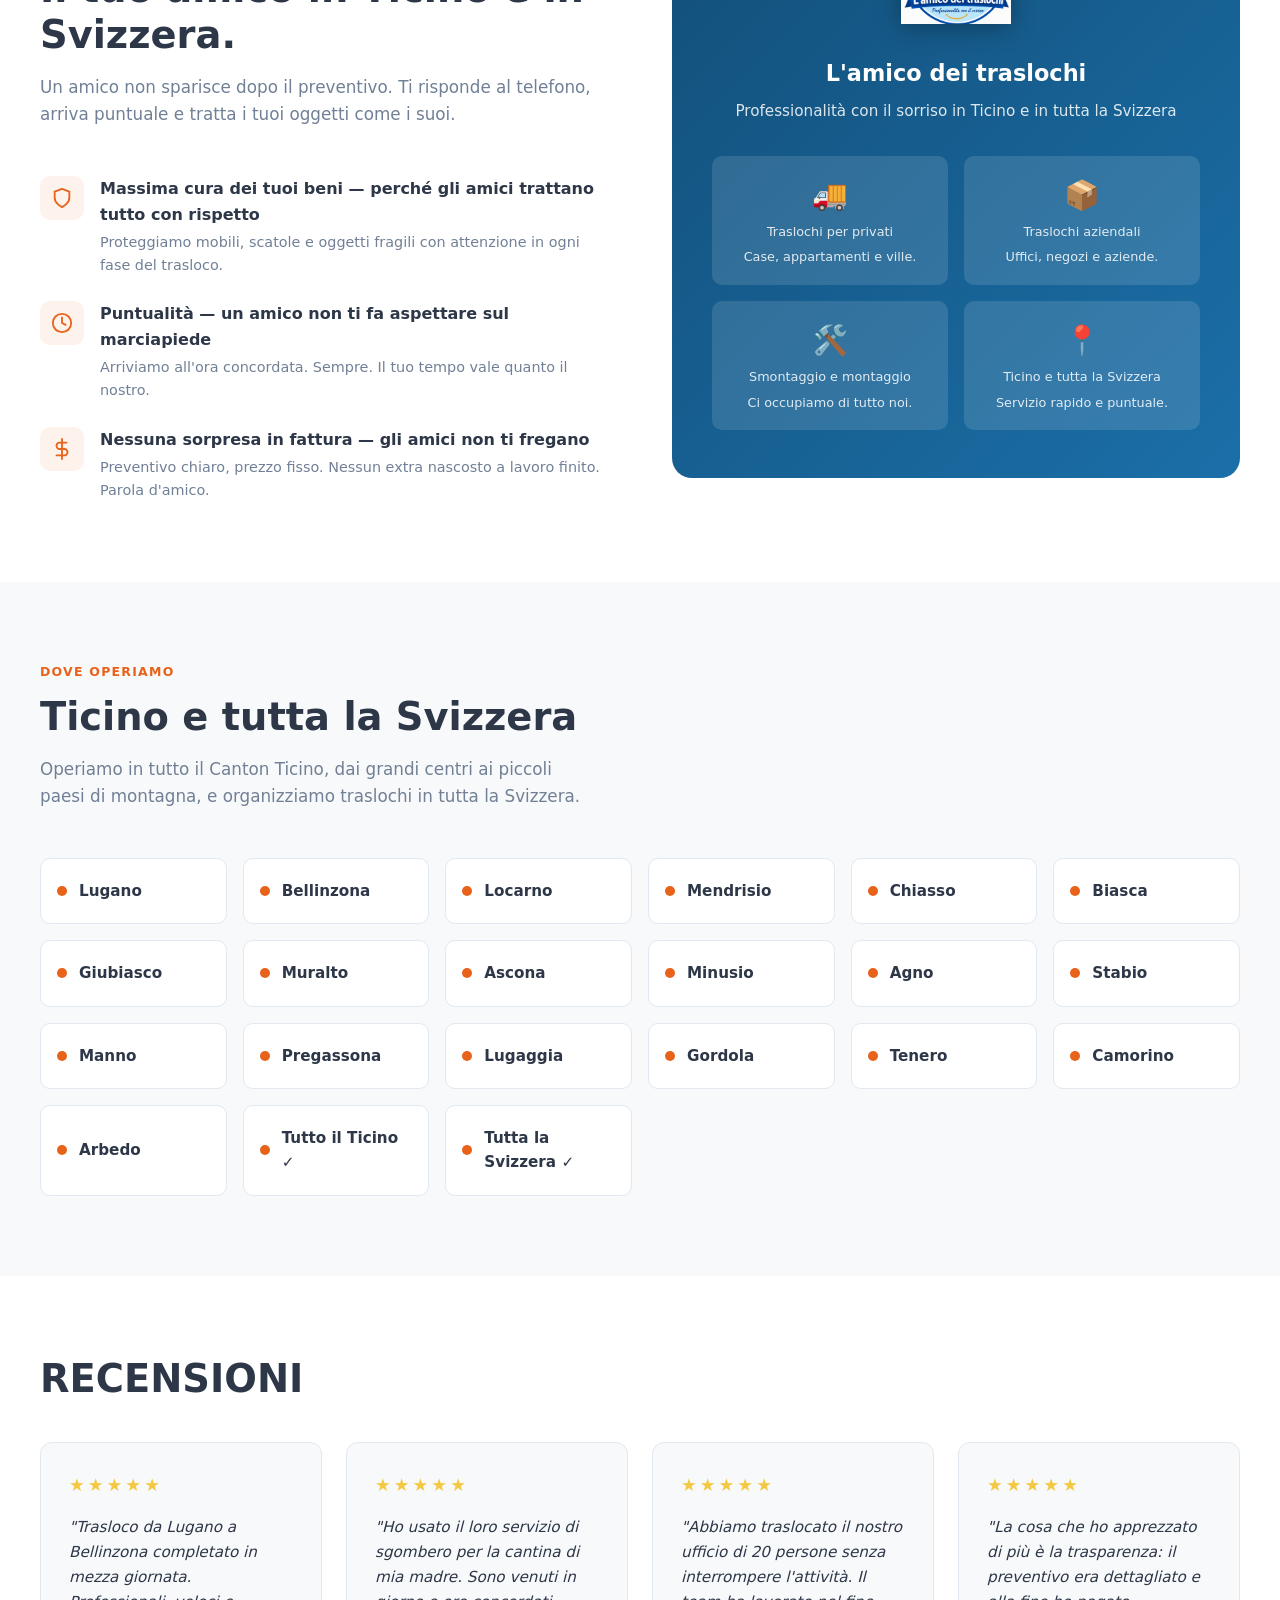
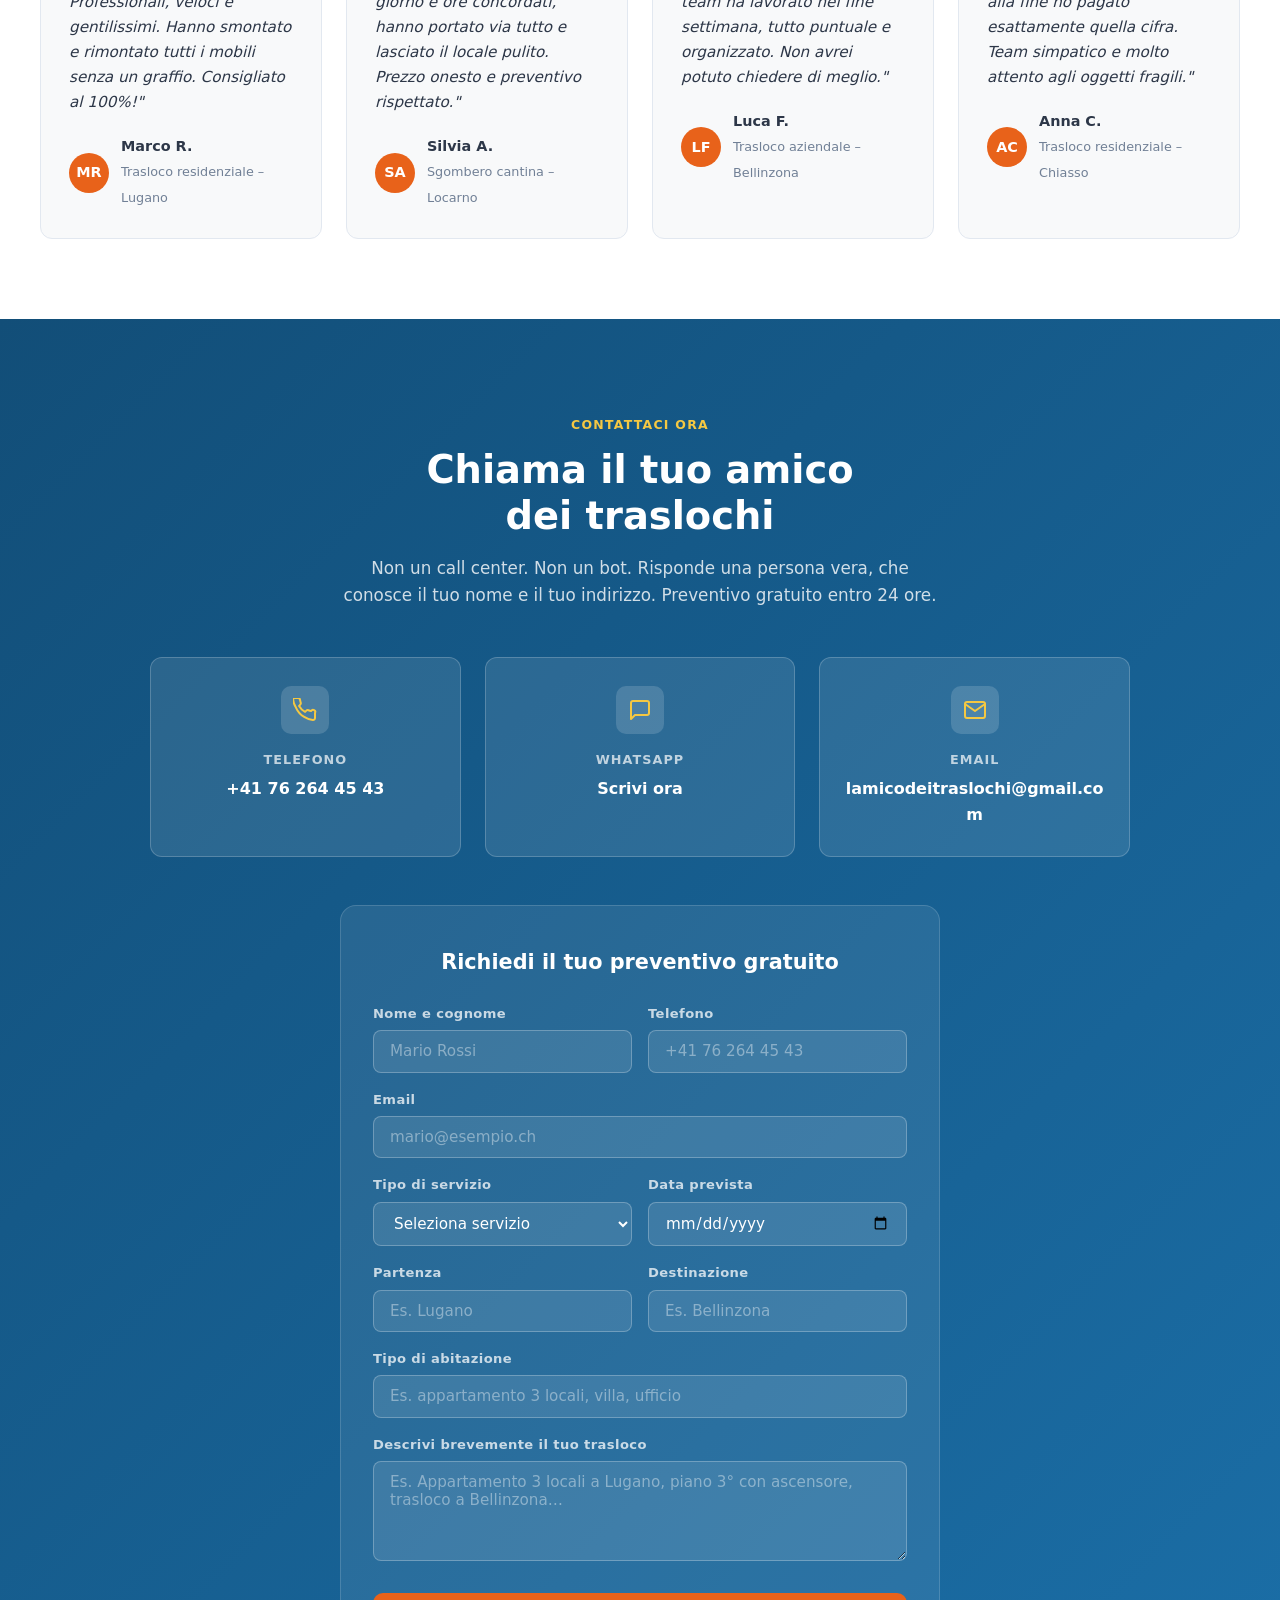
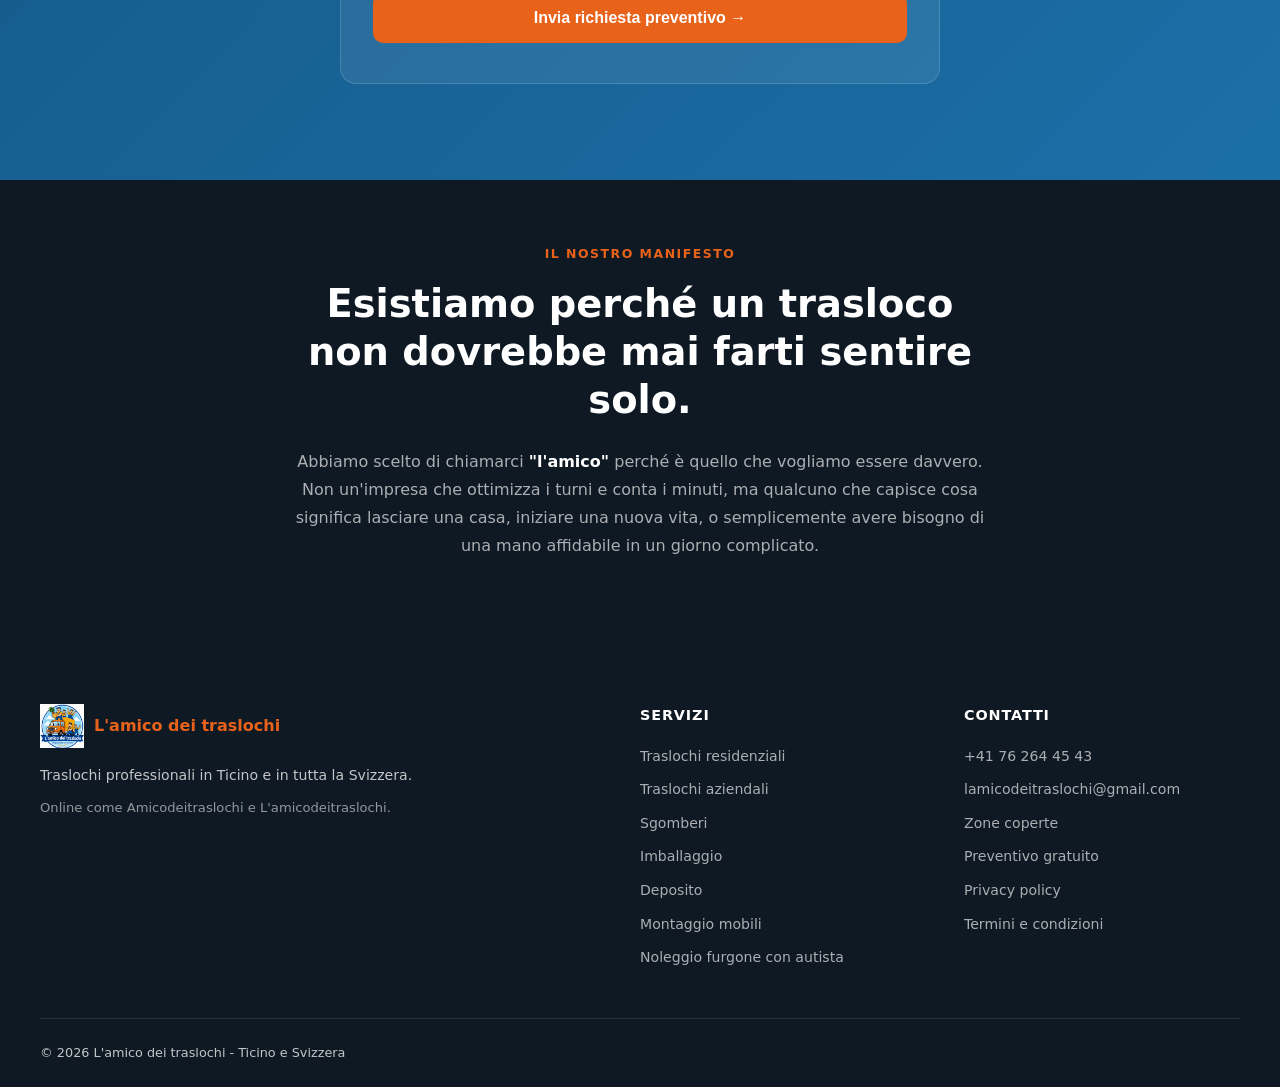
==== commit 9af09d94: "Add files via upload" ====
--- a/index.html
+++ b/index.html
@@ -1,24 +1,31 @@
 <!DOCTYPE html>
 <html lang="it">
 <head>
+<!-- Google Tag Manager -->
+<script>(function(w,d,s,l,i){w[l]=w[l]||[];w[l].push({'gtm.start':
+new Date().getTime(),event:'gtm.js'});var f=d.getElementsByTagName(s)[0],
+j=d.createElement(s),dl=l!='dataLayer'?'&l='+l:'';j.async=true;j.src=
+'https://www.googletagmanager.com/gtm.js?id='+i+dl;f.parentNode.insertBefore(j,f);
+})(window,document,'script','dataLayer','GTM-WCJHG2GM');</script>
+<!-- End Google Tag Manager -->
 <meta charset="UTF-8">
 <meta name="viewport" content="width=device-width, initial-scale=1.0">
-<meta name="description" content="Traslochi in Ticino e in tutta la Svizzera per privati e aziende. Servizio rapido, massima cura dei beni e preventivo gratuito via WhatsApp.">
-<meta name="keywords" content="trasloco ticino, traslochi svizzera, traslochi lugano, traslochi bellinzona, traslochi locarno, sgombero ticino, imballaggio trasloco, deposito mobili ticino">
+<meta name="description" content="Amicodeitraslochi, L'amico dei traslochi: traslochi in Ticino e in tutta la Svizzera per privati e aziende. Preventivo gratuito via WhatsApp.">
+<meta name="keywords" content="amicodeitraslochi, l'amicodeitraslochi, l'amico dei traslochi, trasloco ticino, traslochi svizzera, traslochi lugano, traslochi bellinzona, traslochi locarno, sgombero ticino, noleggio furgone con autista">
 <meta name="robots" content="index, follow">
-<title>L'amico dei traslochi | Traslochi in Ticino e Svizzera</title>
+<title>Amicodeitraslochi | L'amico dei traslochi in Ticino e Svizzera</title>
 <link rel="canonical" href="https://www.amicodeitraslochi.ch/">
 <link rel="preload" href="logo.png" as="image">
 <!-- Open Graph -->
-<meta property="og:title" content="L'amico dei traslochi | Traslochi in Ticino e Svizzera">
-<meta property="og:description" content="Traslochi per privati e aziende in Ticino e in tutta la Svizzera. Preventivo gratuito via WhatsApp.">
+<meta property="og:title" content="Amicodeitraslochi | L'amico dei traslochi">
+<meta property="og:description" content="Amicodeitraslochi, L'amico dei traslochi: traslochi per privati e aziende in Ticino e in tutta la Svizzera.">
 <meta property="og:type" content="website">
 <meta property="og:url" content="https://www.amicodeitraslochi.ch/">
 <meta property="og:image" content="https://www.amicodeitraslochi.ch/logo.png">
-<meta property="og:site_name" content="L'amico dei traslochi">
+<meta property="og:site_name" content="Amicodeitraslochi - L'amico dei traslochi">
 <meta property="og:locale" content="it_CH">
 <meta name="twitter:card" content="summary_large_image">
-<meta name="twitter:title" content="L'amico dei traslochi | Traslochi in Ticino e Svizzera">
+<meta name="twitter:title" content="Amicodeitraslochi | L'amico dei traslochi">
 <meta name="twitter:description" content="Traslochi per privati e aziende in Ticino e in tutta la Svizzera. Preventivo gratuito via WhatsApp.">
 <meta name="twitter:image" content="https://www.amicodeitraslochi.ch/logo.png">
 <!-- Schema.org -->
@@ -27,6 +34,7 @@
   "@context": "https://schema.org",
   "@type": "MovingCompany",
   "name": "L'amico dei traslochi",
+  "alternateName": ["Amicodeitraslochi", "L'amicodeitraslochi", "L'amico dei traslochi"],
   "description": "Servizi di trasloco professionale in Ticino e in tutta la Svizzera",
   "url": "https://www.amicodeitraslochi.ch/",
   "image": "https://www.amicodeitraslochi.ch/logo.png",
@@ -846,6 +854,12 @@
 
   .footer-brand p { font-size: 0.88rem; line-height: 1.65; }
 
+  .footer-brand .brand-alias {
+    margin-top: 0.65rem;
+    color: rgba(255,255,255,0.55);
+    font-size: 0.82rem;
+  }
+
   .footer-col h4 {
     color: var(--white);
     font-size: 0.9rem;
@@ -974,6 +988,10 @@
 </style>
 </head>
 <body>
+<!-- Google Tag Manager (noscript) -->
+<noscript><iframe src="https://www.googletagmanager.com/ns.html?id=GTM-WCJHG2GM"
+height="0" width="0" style="display:none;visibility:hidden"></iframe></noscript>
+<!-- End Google Tag Manager (noscript) -->
 
 <!-- HEADER -->
 <header>
@@ -1428,6 +1446,7 @@
         <span class="footer-brand-name">L'amico dei traslochi</span>
       </div>
       <p>Traslochi professionali in Ticino e in tutta la Svizzera.</p>
+      <p class="brand-alias">Online come Amicodeitraslochi e L'amicodeitraslochi.</p>
     </div>
     <div class="footer-col">
       <h4>Servizi</h4>
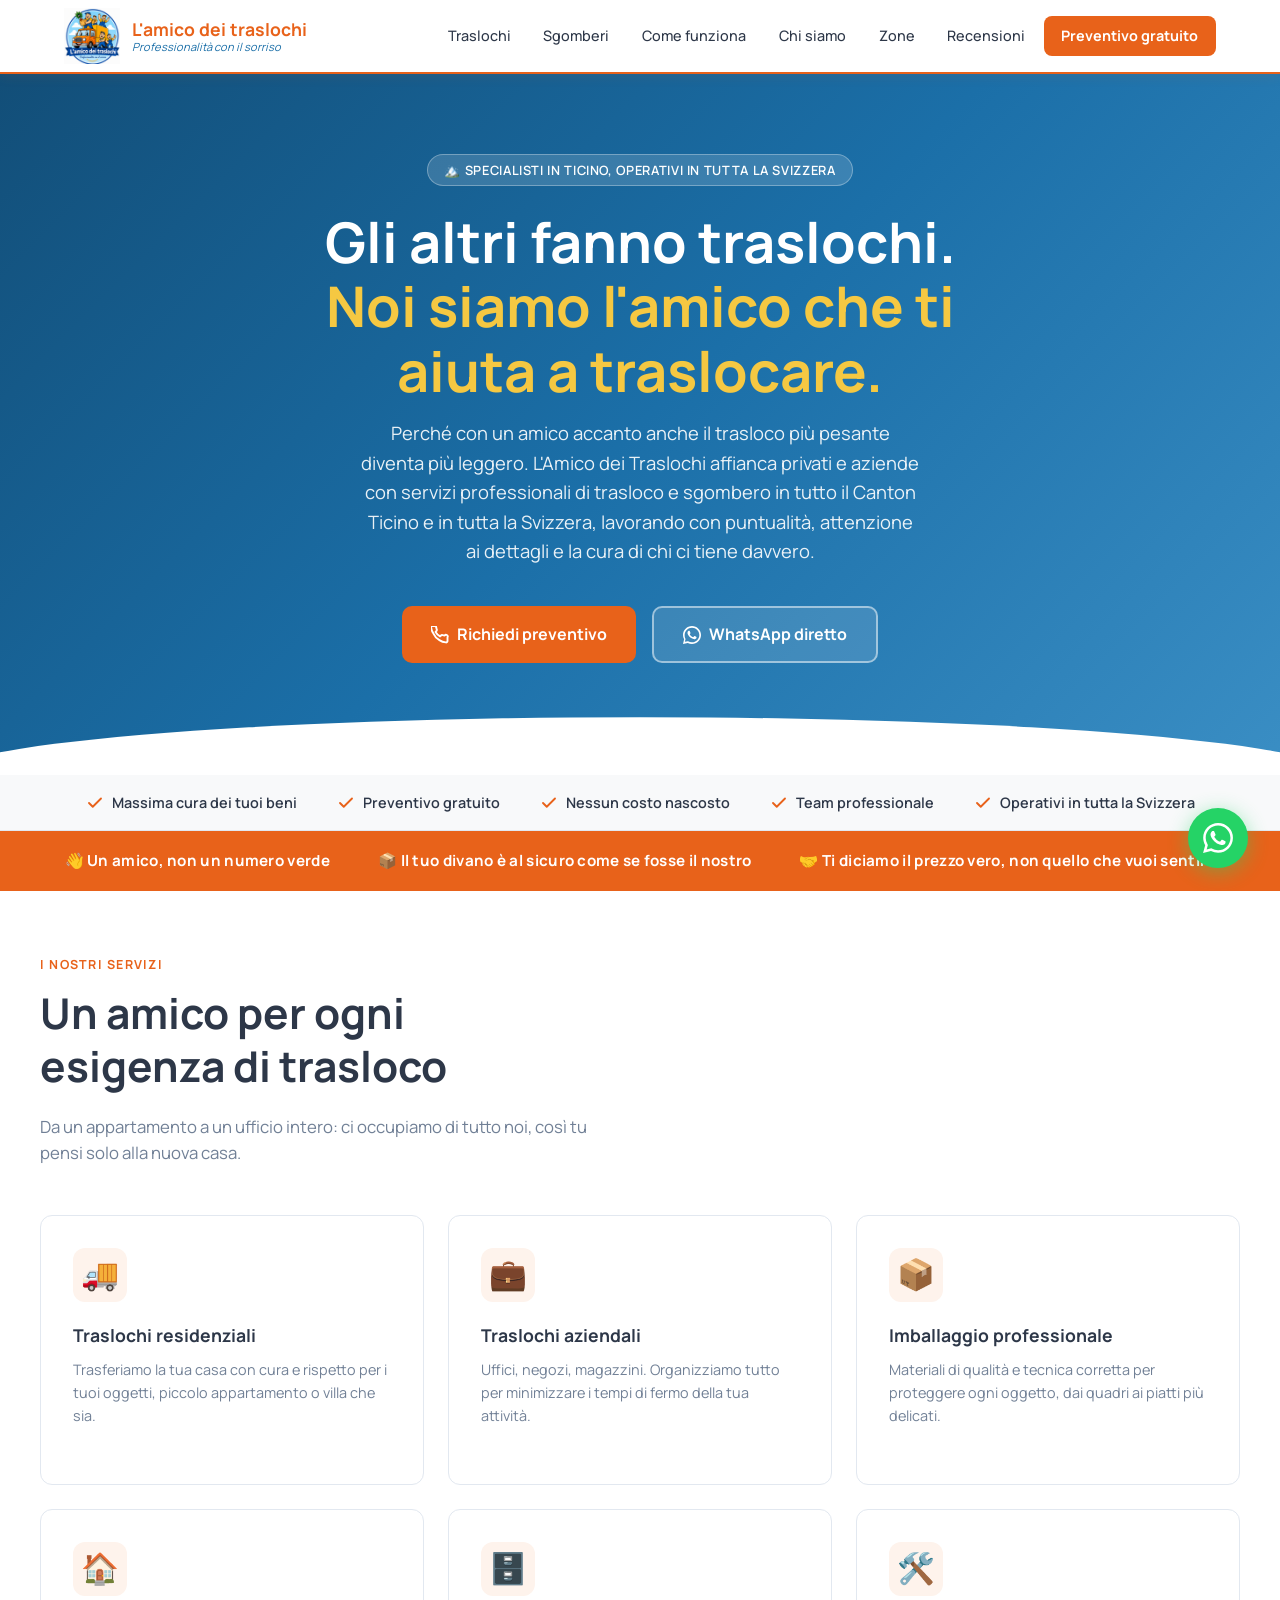
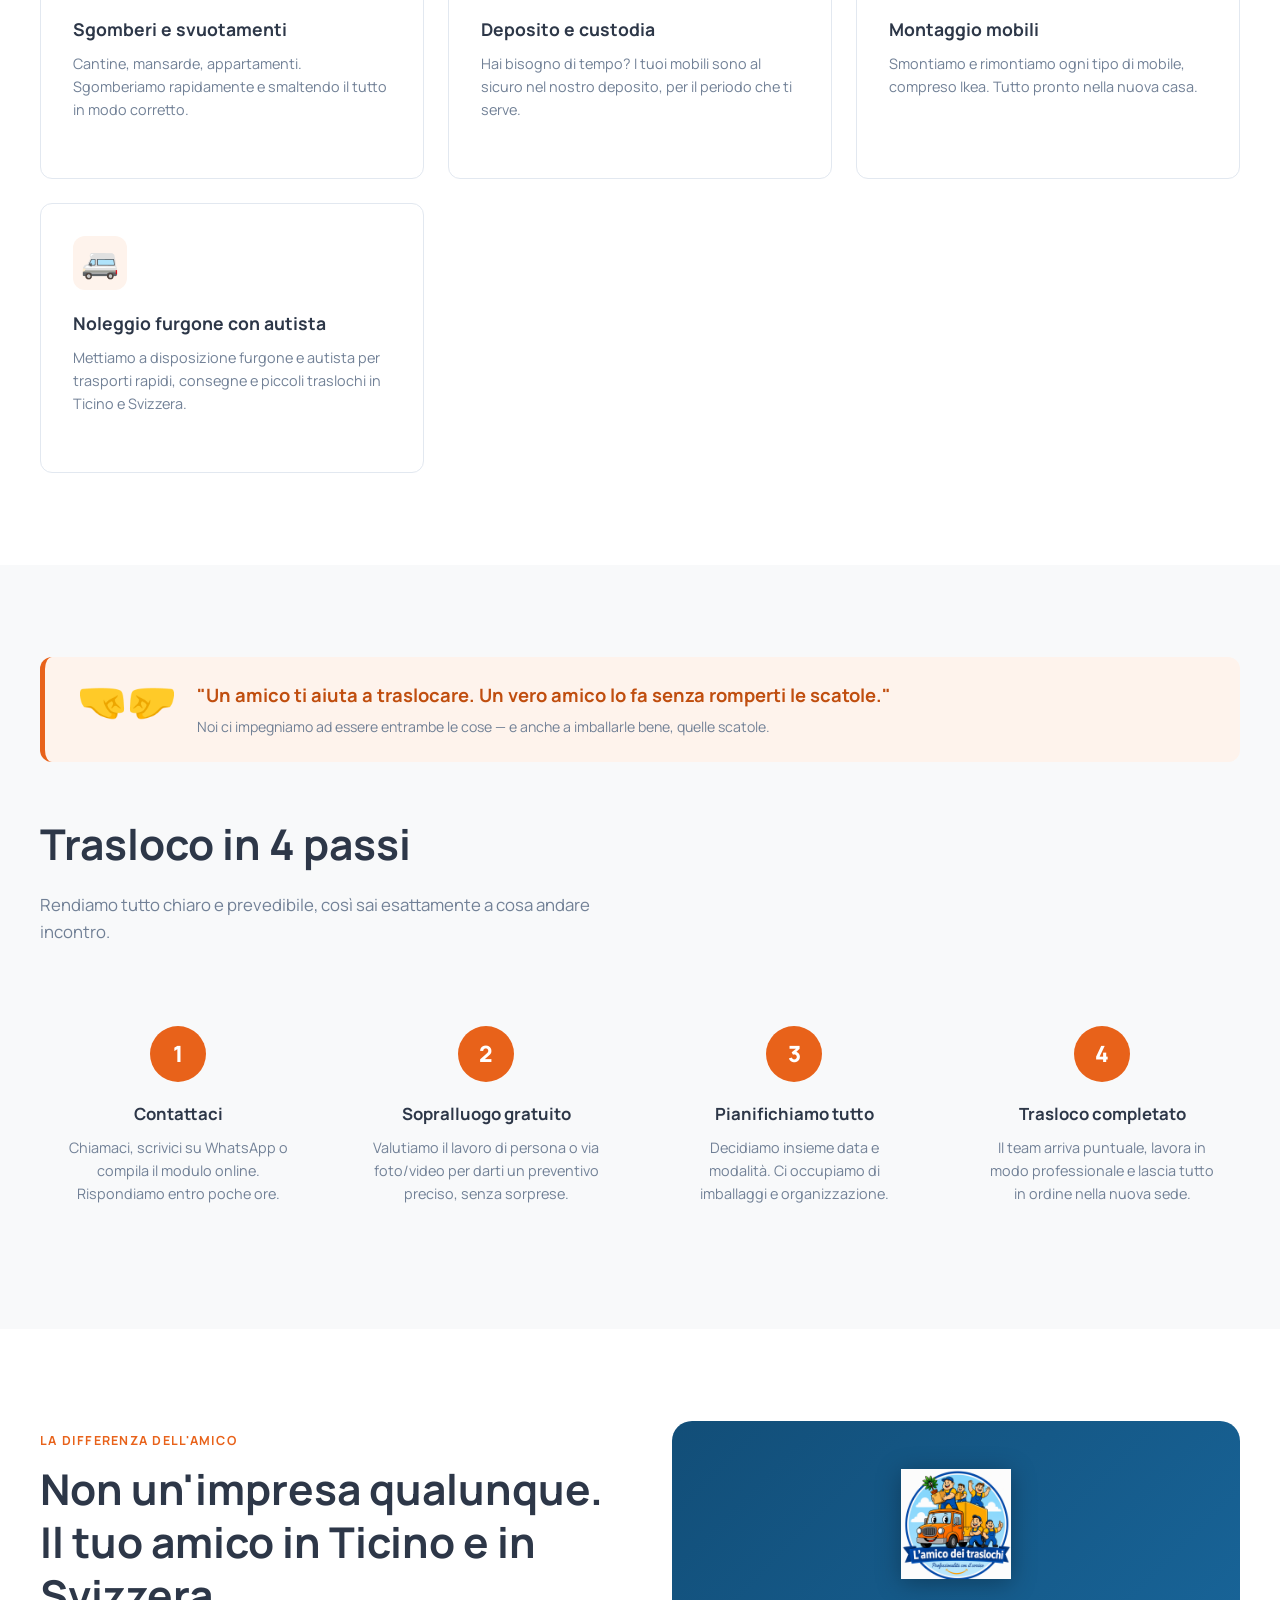
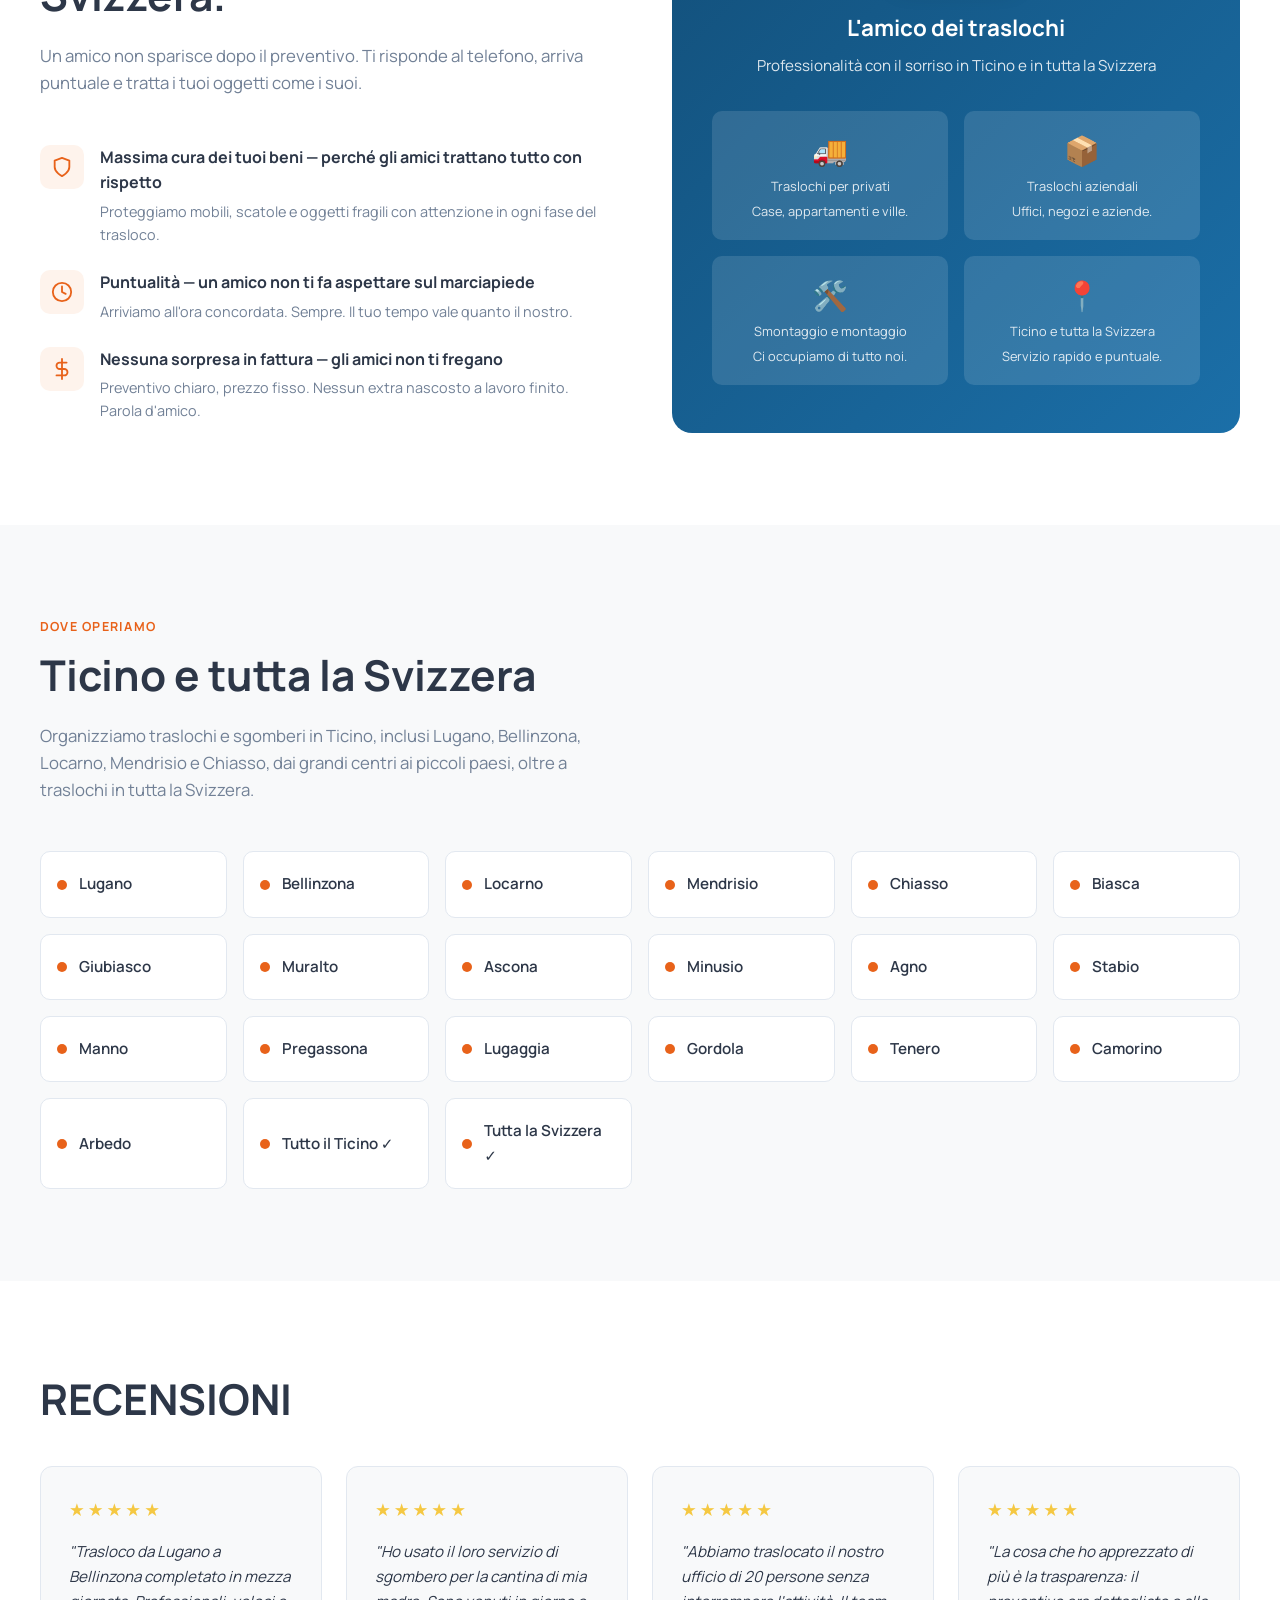
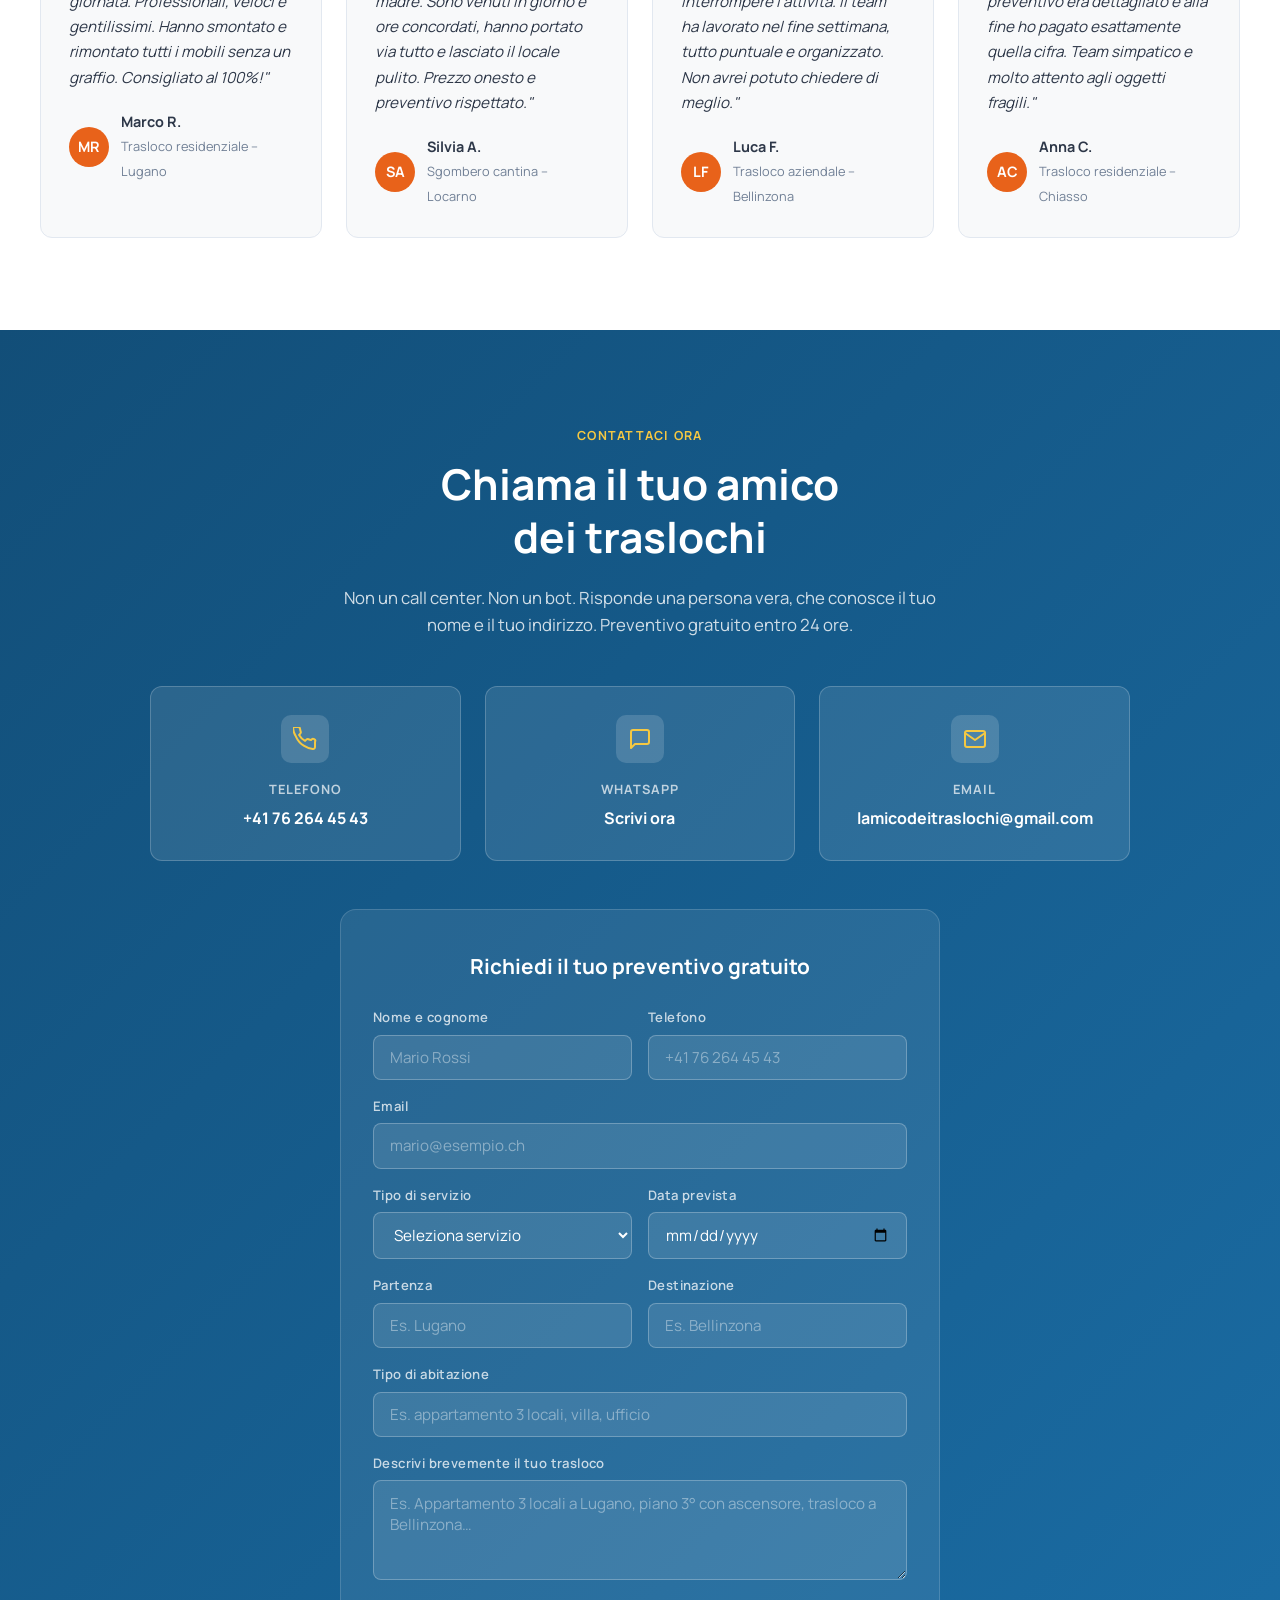
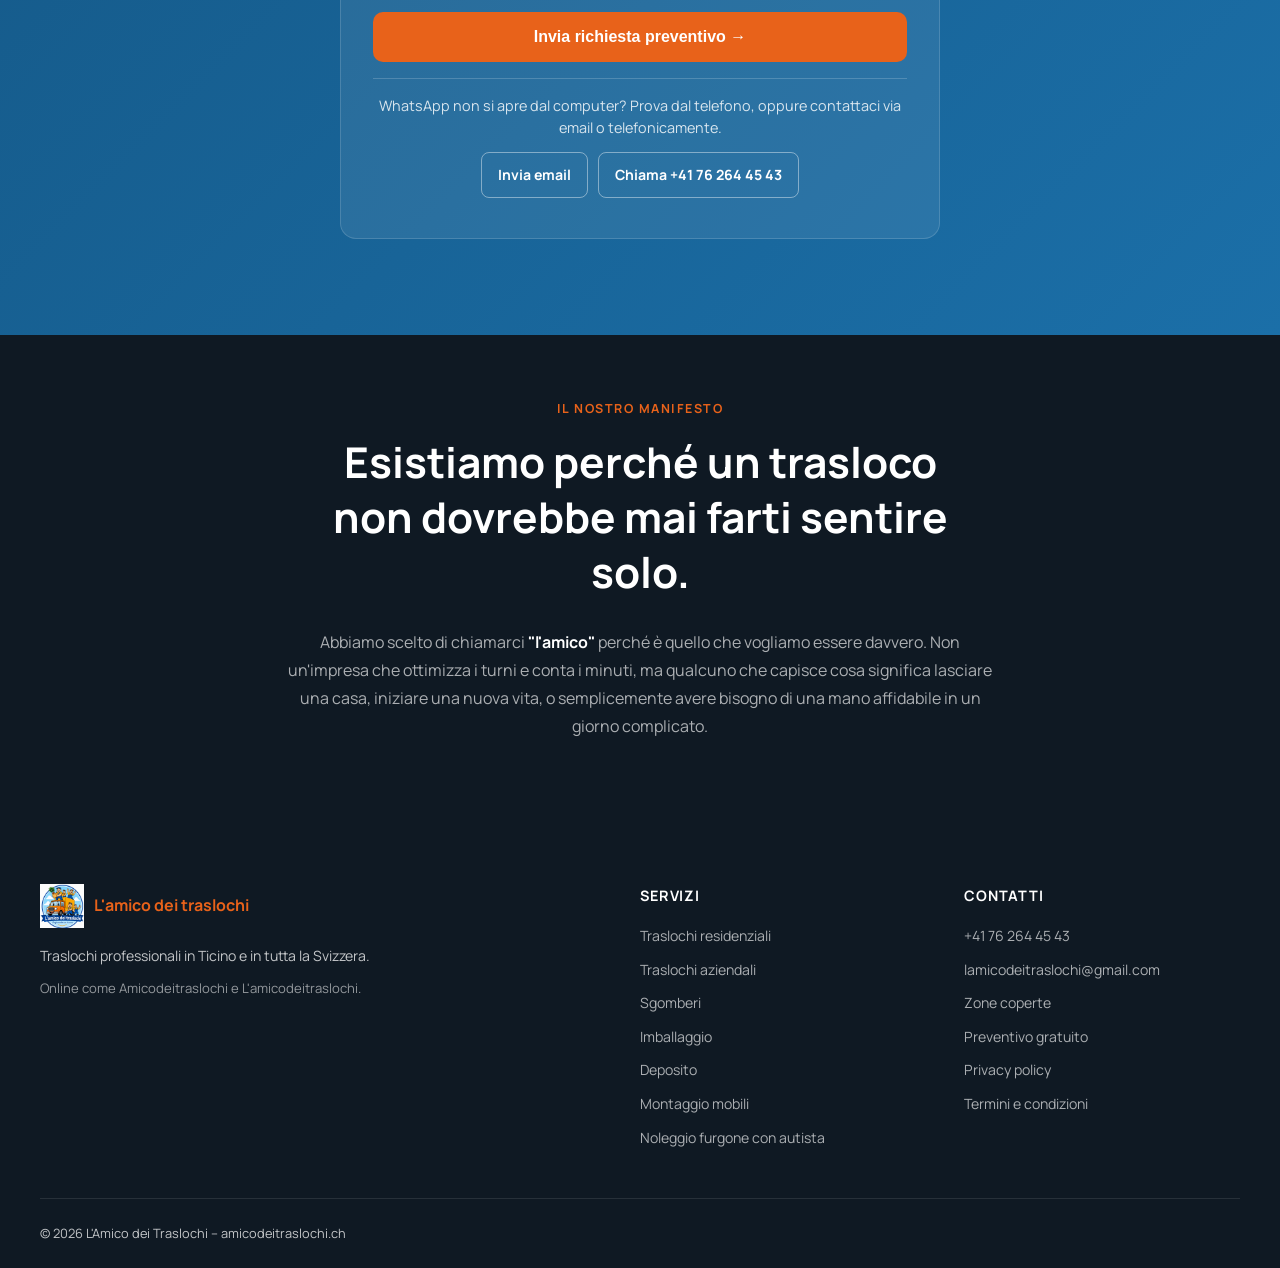
==== commit 81df1c75: "Add files via upload" ====
--- a/index.html
+++ b/index.html
@@ -10,36 +10,44 @@
 <!-- End Google Tag Manager -->
 <meta charset="UTF-8">
 <meta name="viewport" content="width=device-width, initial-scale=1.0">
-<meta name="description" content="Amicodeitraslochi, L'amico dei traslochi: traslochi in Ticino e in tutta la Svizzera per privati e aziende. Preventivo gratuito via WhatsApp.">
-<meta name="keywords" content="amicodeitraslochi, l'amicodeitraslochi, l'amico dei traslochi, trasloco ticino, traslochi svizzera, traslochi lugano, traslochi bellinzona, traslochi locarno, sgombero ticino, noleggio furgone con autista">
+<meta name="description" content="L'Amico dei Traslochi offre traslochi, sgomberi, trasporti e montaggio mobili per privati e aziende in Canton Ticino e in tutta la Svizzera.">
 <meta name="robots" content="index, follow">
-<title>Amicodeitraslochi | L'amico dei traslochi in Ticino e Svizzera</title>
-<link rel="canonical" href="https://www.amicodeitraslochi.ch/">
+<title>L'Amico dei Traslochi | Traslochi e Sgomberi in Ticino</title>
+<link rel="canonical" href="https://amicodeitraslochi.ch/">
 <link rel="preload" href="logo.png" as="image">
+<link rel="preconnect" href="https://fonts.googleapis.com">
+<link rel="preconnect" href="https://fonts.gstatic.com" crossorigin>
+<link href="https://fonts.googleapis.com/css2?family=Manrope:wght@400;500;600;700&display=swap" rel="stylesheet">
+<link rel="stylesheet" href="vacation-notice.css">
 <!-- Open Graph -->
-<meta property="og:title" content="Amicodeitraslochi | L'amico dei traslochi">
-<meta property="og:description" content="Amicodeitraslochi, L'amico dei traslochi: traslochi per privati e aziende in Ticino e in tutta la Svizzera.">
+<meta property="og:title" content="L'Amico dei Traslochi | Traslochi e Sgomberi in Ticino">
+<meta property="og:description" content="Traslochi, sgomberi, trasporti e montaggio mobili per privati e aziende in Canton Ticino e in tutta la Svizzera.">
 <meta property="og:type" content="website">
-<meta property="og:url" content="https://www.amicodeitraslochi.ch/">
-<meta property="og:image" content="https://www.amicodeitraslochi.ch/logo.png">
-<meta property="og:site_name" content="Amicodeitraslochi - L'amico dei traslochi">
+<meta property="og:url" content="https://amicodeitraslochi.ch/">
+<meta property="og:image" content="https://amicodeitraslochi.ch/logo.png">
+<meta property="og:image:alt" content="Logo L'Amico dei Traslochi">
+<meta property="og:site_name" content="L'Amico dei Traslochi">
 <meta property="og:locale" content="it_CH">
 <meta name="twitter:card" content="summary_large_image">
-<meta name="twitter:title" content="Amicodeitraslochi | L'amico dei traslochi">
-<meta name="twitter:description" content="Traslochi per privati e aziende in Ticino e in tutta la Svizzera. Preventivo gratuito via WhatsApp.">
-<meta name="twitter:image" content="https://www.amicodeitraslochi.ch/logo.png">
+<meta name="twitter:title" content="L'Amico dei Traslochi | Traslochi e Sgomberi in Ticino">
+<meta name="twitter:description" content="Traslochi, sgomberi, trasporti e montaggio mobili per privati e aziende in Canton Ticino e in tutta la Svizzera.">
+<meta name="twitter:image" content="https://amicodeitraslochi.ch/logo.png">
+<meta name="twitter:image:alt" content="Logo L'Amico dei Traslochi">
 <!-- Schema.org -->
 <script type="application/ld+json">
 {
   "@context": "https://schema.org",
   "@type": "MovingCompany",
   "name": "L'amico dei traslochi",
-  "alternateName": ["Amicodeitraslochi", "L'amicodeitraslochi", "L'amico dei traslochi"],
-  "description": "Servizi di trasloco professionale in Ticino e in tutta la Svizzera",
-  "url": "https://www.amicodeitraslochi.ch/",
-  "image": "https://www.amicodeitraslochi.ch/logo.png",
-  "logo": "https://www.amicodeitraslochi.ch/logo.png",
-  "areaServed": ["Lugano", "Bellinzona", "Locarno", "Mendrisio", "Ticino", "Svizzera"],
+  "alternateName": ["Amico dei Traslochi", "amicodeitraslochi", "lamicodeitraslochi", "amicodeitraslochi.ch"],
+  "description": "Traslochi, sgomberi, trasporti e montaggio mobili per privati e aziende in Canton Ticino e in tutta la Svizzera.",
+  "url": "https://amicodeitraslochi.ch/",
+  "image": "https://amicodeitraslochi.ch/logo.png",
+  "logo": "https://amicodeitraslochi.ch/logo.png",
+  "areaServed": [
+    {"@type": "AdministrativeArea", "name": "Canton Ticino"},
+    {"@type": "Country", "name": "Switzerland"}
+  ],
   "telephone": "+41762644543",
   "email": "lamicodeitraslochi@gmail.com",
   "address": {
@@ -76,7 +84,8 @@
   html { scroll-behavior: smooth; }
 
   body {
-    font-family: 'Segoe UI', system-ui, -apple-system, sans-serif;
+    font-family: 'Manrope', system-ui, -apple-system, sans-serif;
+    font-weight: 400;
     color: var(--text);
     background: var(--white);
     line-height: 1.6;
@@ -86,6 +95,15 @@
   img { max-width: 100%; height: auto; }
 
   a { text-decoration: none; color: inherit; }
+
+  a:focus-visible,
+  button:focus-visible,
+  input:focus-visible,
+  select:focus-visible,
+  textarea:focus-visible {
+    outline: 3px solid var(--yellow);
+    outline-offset: 3px;
+  }
 
   /* ── HEADER ─────────────────────────────── */
   header {
@@ -216,7 +234,7 @@
 
   .hero h1 {
     font-size: clamp(2rem, 5vw, 3.5rem);
-    font-weight: 800;
+    font-weight: 700;
     line-height: 1.15;
     margin-bottom: 1rem;
     max-width: 760px;
@@ -308,7 +326,7 @@
   .trust-item svg { color: var(--orange); flex-shrink: 0; }
 
   /* ── SECTIONS ─────────────────────────── */
-  section { padding: 5rem 1.5rem; }
+  section { padding: 5.75rem 1.5rem; }
 
   .container { max-width: 1200px; margin: 0 auto; }
 
@@ -322,11 +340,11 @@
   }
 
   .section-title {
-    font-size: clamp(1.6rem, 3.5vw, 2.4rem);
-    font-weight: 800;
+    font-size: clamp(1.8rem, 3.8vw, 2.65rem);
+    font-weight: 700;
     color: var(--gray-dark);
-    margin-bottom: 1rem;
-    line-height: 1.2;
+    margin-bottom: 1.3rem;
+    line-height: 1.25;
   }
 
   .section-sub {
@@ -506,7 +524,7 @@
     stroke-linejoin: round;
   }
 
-  .why-feature-text h4 {
+  .why-feature-text h3 {
     font-size: 1rem;
     font-weight: 700;
     color: var(--gray-dark);
@@ -533,7 +551,7 @@
 
   .why-visual h3 {
     font-size: 1.4rem;
-    font-weight: 800;
+    font-weight: 700;
     margin-bottom: 0.5rem;
   }
 
@@ -860,7 +878,7 @@
     font-size: 0.82rem;
   }
 
-  .footer-col h4 {
+  .footer-col h2 {
     color: var(--white);
     font-size: 0.9rem;
     font-weight: 700;
@@ -972,7 +990,7 @@
       padding: 1.5rem;
     }
 
-    section { padding: 3.5rem 1rem; }
+    section { padding: 4.25rem 1rem; }
 
     .trust-bar { padding: 0.85rem 1rem; }
     .trust-inner { gap: 1rem; justify-content: flex-start; }
@@ -996,15 +1014,16 @@
 <!-- HEADER -->
 <header>
   <div class="header-inner">
-    <a href="#" class="logo-wrap" aria-label="L'amico dei traslochi – home">
-      <img src="logo.png" alt="Logo L'amico dei traslochi" class="logo-img" width="56" height="56" decoding="async" onerror="this.style.display='none'">
+    <a href="#home" class="logo-wrap" aria-label="L'Amico dei Traslochi – homepage">
+      <img src="logo.png" alt="Logo L'Amico dei Traslochi" class="logo-img" width="56" height="56" decoding="async" fetchpriority="high" onerror="this.style.display='none'">
       <div class="logo-text">
         <span class="logo-name">L'amico dei traslochi</span>
         <span class="logo-tagline">Professionalità con il sorriso</span>
       </div>
     </a>
-    <nav id="main-nav">
-      <a href="#servizi">Servizi</a>
+    <nav id="main-nav" aria-label="Navigazione principale">
+      <a href="#traslochi">Traslochi</a>
+      <a href="#sgomberi">Sgomberi</a>
       <a href="#come-funziona">Come funziona</a>
       <a href="#perche-noi">Chi siamo</a>
       <a href="#zone">Zone</a>
@@ -1021,7 +1040,7 @@
 <section class="hero" id="home">
   <div class="hero-badge">🏔️ Specialisti in Ticino, operativi in tutta la Svizzera</div>
   <h1>Gli altri fanno traslochi.<br><span>Noi siamo l'amico che ti aiuta a traslocare.</span></h1>
-  <p>Con un amico accanto, anche il trasloco più pesante diventa leggero. Professionalità, cura e il sorriso di chi ci tiene davvero.</p>
+  <p>Perché con un amico accanto anche il trasloco più pesante diventa più leggero. L'Amico dei Traslochi affianca privati e aziende con servizi professionali di trasloco e sgombero in tutto il Canton Ticino e in tutta la Svizzera, lavorando con puntualità, attenzione ai dettagli e la cura di chi ci tiene davvero.</p>
   <div class="hero-ctas">
     <a href="#contatti" class="btn btn-primary">
       <svg width="18" height="18" viewBox="0 0 24 24" fill="none" stroke="currentColor" stroke-width="2.5" stroke-linecap="round" stroke-linejoin="round"><path d="M22 16.92v3a2 2 0 01-2.18 2 19.79 19.79 0 01-8.63-3.07A19.5 19.5 0 013.07 9.8a19.79 19.79 0 01-3.07-8.67A2 2 0 012 0h3a2 2 0 012 1.72c.127.96.361 1.903.7 2.81a2 2 0 01-.45 2.11L6.09 7.91a16 16 0 006 6l1.27-1.27a2 2 0 012.11-.45c.907.339 1.85.573 2.81.7A2 2 0 0122 14.92z"/></svg>
@@ -1076,7 +1095,7 @@
     <p class="section-sub">Da un appartamento a un ufficio intero: ci occupiamo di tutto noi, così tu pensi solo alla nuova casa.</p>
     <div class="services-grid">
 
-      <div class="service-card">
+      <div class="service-card" id="traslochi">
         <div class="service-icon">
           <span aria-hidden="true">🚚</span>
         </div>
@@ -1100,7 +1119,7 @@
         <p>Materiali di qualità e tecnica corretta per proteggere ogni oggetto, dai quadri ai piatti più delicati.</p>
       </div>
 
-      <div class="service-card">
+      <div class="service-card" id="sgomberi">
         <div class="service-icon">
           <span aria-hidden="true">🏠</span>
         </div>
@@ -1188,7 +1207,7 @@
               <svg viewBox="0 0 24 24"><path d="M12 22s8-4 8-10V5l-8-3-8 3v7c0 6 8 10 8 10z"/></svg>
             </div>
             <div class="why-feature-text">
-              <h4>Massima cura dei tuoi beni — perché gli amici trattano tutto con rispetto</h4>
+              <h3>Massima cura dei tuoi beni — perché gli amici trattano tutto con rispetto</h3>
               <p>Proteggiamo mobili, scatole e oggetti fragili con attenzione in ogni fase del trasloco.</p>
             </div>
           </div>
@@ -1197,7 +1216,7 @@
               <svg viewBox="0 0 24 24"><circle cx="12" cy="12" r="10"/><polyline points="12 6 12 12 16 14"/></svg>
             </div>
             <div class="why-feature-text">
-              <h4>Puntualità — un amico non ti fa aspettare sul marciapiede</h4>
+              <h3>Puntualità — un amico non ti fa aspettare sul marciapiede</h3>
               <p>Arriviamo all'ora concordata. Sempre. Il tuo tempo vale quanto il nostro.</p>
             </div>
           </div>
@@ -1206,7 +1225,7 @@
               <svg viewBox="0 0 24 24"><line x1="12" y1="1" x2="12" y2="23"/><path d="M17 5H9.5a3.5 3.5 0 000 7h5a3.5 3.5 0 010 7H6"/></svg>
             </div>
             <div class="why-feature-text">
-              <h4>Nessuna sorpresa in fattura — gli amici non ti fregano</h4>
+              <h3>Nessuna sorpresa in fattura — gli amici non ti fregano</h3>
               <p>Preventivo chiaro, prezzo fisso. Nessun extra nascosto a lavoro finito. Parola d'amico.</p>
             </div>
           </div>
@@ -1244,7 +1263,7 @@
   <div class="container">
     <div class="section-label">Dove operiamo</div>
     <h2 class="section-title">Ticino e tutta la Svizzera</h2>
-    <p class="section-sub">Operiamo in tutto il Canton Ticino, dai grandi centri ai piccoli paesi di montagna, e organizziamo traslochi in tutta la Svizzera.</p>
+    <p class="section-sub">Organizziamo traslochi e sgomberi in Ticino, inclusi Lugano, Bellinzona, Locarno, Mendrisio e Chiasso, dai grandi centri ai piccoli paesi, oltre a traslochi in tutta la Svizzera.</p>
     <div class="zone-grid">
       <div class="zone-card"><div class="zone-dot"></div>Lugano</div>
       <div class="zone-card"><div class="zone-dot"></div>Bellinzona</div>
@@ -1412,6 +1431,13 @@
       <button type="button" class="form-submit" onclick="handleSubmit()">
         Invia richiesta preventivo →
       </button>
+      <div class="contact-alternatives" aria-label="Contatti alternativi">
+        <p>WhatsApp non si apre dal computer? Prova dal telefono, oppure contattaci via email o telefonicamente.</p>
+        <div class="contact-alternative-actions">
+          <a href="mailto:lamicodeitraslochi@gmail.com?subject=Richiesta%20preventivo%20trasloco" class="contact-alternative-btn">Invia email</a>
+          <a href="tel:+41762644543" class="contact-alternative-btn">Chiama +41 76 264 45 43</a>
+        </div>
+      </div>
     </div>
   </div>
 </section>
@@ -1425,7 +1451,7 @@
 <div style="background: #0F1923; padding: 4rem 1.5rem; text-align: center;">
   <div style="max-width: 720px; margin: 0 auto;">
     <p style="font-size: 0.78rem; font-weight: 700; letter-spacing: 0.12em; text-transform: uppercase; color: var(--orange); margin-bottom: 1rem;">Il nostro manifesto</p>
-    <h2 style="font-size: clamp(1.5rem, 4vw, 2.4rem); font-weight: 800; color: #fff; line-height: 1.25; margin-bottom: 1.5rem;">
+    <h2 style="font-size: clamp(1.8rem, 4vw, 2.65rem); font-weight: 700; color: #fff; line-height: 1.3; margin-bottom: 1.75rem;">
       Esistiamo perché un trasloco<br>non dovrebbe mai farti sentire solo.
     </h2>
     <p style="color: rgba(255,255,255,0.65); font-size: 1rem; line-height: 1.75; margin-bottom: 2rem;">
@@ -1442,18 +1468,18 @@
   <div class="footer-inner">
     <div class="footer-brand">
       <div class="footer-logo-wrap">
-        <img src="logo.png" alt="Logo L'amico dei traslochi" class="footer-logo-img" width="44" height="44" loading="lazy" decoding="async" onerror="this.style.display='none'">
+        <img src="logo.png" alt="Logo L'Amico dei Traslochi" class="footer-logo-img" width="44" height="44" loading="lazy" decoding="async" onerror="this.style.display='none'">
         <span class="footer-brand-name">L'amico dei traslochi</span>
       </div>
       <p>Traslochi professionali in Ticino e in tutta la Svizzera.</p>
       <p class="brand-alias">Online come Amicodeitraslochi e L'amicodeitraslochi.</p>
     </div>
     <div class="footer-col">
-      <h4>Servizi</h4>
+      <h2>Servizi</h2>
       <ul>
-        <li><a href="#servizi">Traslochi residenziali</a></li>
+        <li><a href="#traslochi">Traslochi residenziali</a></li>
         <li><a href="#servizi">Traslochi aziendali</a></li>
-        <li><a href="#servizi">Sgomberi</a></li>
+        <li><a href="#sgomberi">Sgomberi</a></li>
         <li><a href="#servizi">Imballaggio</a></li>
         <li><a href="#servizi">Deposito</a></li>
         <li><a href="#servizi">Montaggio mobili</a></li>
@@ -1461,7 +1487,7 @@
       </ul>
     </div>
     <div class="footer-col">
-      <h4>Contatti</h4>
+      <h2>Contatti</h2>
       <ul>
         <li><a href="tel:+41762644543">+41 76 264 45 43</a></li>
         <li><a href="mailto:lamicodeitraslochi@gmail.com">lamicodeitraslochi@gmail.com</a></li>
@@ -1473,10 +1499,35 @@
     </div>
   </div>
   <div class="footer-bottom">
-    <p>© 2026 L'amico dei traslochi - Ticino e Svizzera</p>
+    <p>© 2026 L'Amico dei Traslochi – amicodeitraslochi.ch</p>
   </div>
 </footer>
 
+<!-- Avviso ferie temporaneo: componente autonomo, eliminabile dopo il 16 agosto 2026. -->
+<div class="vacation-notice-layer" id="vacation-notice-layer" hidden>
+  <section
+    class="vacation-notice"
+    id="vacation-notice"
+    role="dialog"
+    aria-modal="true"
+    aria-labelledby="vacation-notice-title"
+    aria-describedby="vacation-notice-description"
+    tabindex="-1"
+  >
+    <button type="button" class="vacation-notice-close" aria-label="Chiudi avviso ferie">×</button>
+    <p class="vacation-notice-eyebrow">Avviso ferie</p>
+    <h2 id="vacation-notice-title">Ci prendiamo una piccola pausa ☀️</h2>
+    <div id="vacation-notice-description">
+      <p>L’Amico dei Traslochi resterà chiuso per ferie dal <strong>1°–16 agosto 2026</strong>.</p>
+      <p>Durante questo periodo potrai comunque inviarci la tua richiesta di preventivo tramite il sito, WhatsApp o email. Ti ricontatteremo con piacere a partire dal <strong>17 agosto 2026</strong>.</p>
+      <p>Grazie per la comprensione e buone vacanze!</p>
+      <p class="vacation-notice-signature">Giuseppe Alma<br>L’Amico dei Traslochi</p>
+    </div>
+    <a href="#contatti" class="vacation-notice-cta">Richiedi comunque un preventivo</a>
+  </section>
+</div>
+
+<script src="vacation-notice.js" defer></script>
 <script>
   function toggleMenu() {
     const nav = document.getElementById('main-nav');
--- a/vacation-notice.css
+++ b/vacation-notice.css
@@ -0,0 +1,179 @@
+/* Componente temporaneo: avviso ferie estate 2026. */
+.contact-alternatives {
+  margin-top: 1rem;
+  padding-top: 1rem;
+  border-top: 1px solid rgba(255, 255, 255, 0.18);
+  text-align: center;
+}
+
+.contact-alternatives p {
+  margin: 0 0 0.8rem;
+  color: rgba(255, 255, 255, 0.82);
+  font-size: 0.9rem;
+  line-height: 1.55;
+}
+
+.contact-alternative-actions {
+  display: flex;
+  justify-content: center;
+  gap: 0.65rem;
+  flex-wrap: wrap;
+}
+
+.contact-alternative-btn {
+  display: inline-flex;
+  align-items: center;
+  justify-content: center;
+  min-height: 42px;
+  padding: 0.65rem 1rem;
+  border: 1px solid rgba(255, 255, 255, 0.42);
+  border-radius: 8px;
+  color: #fff;
+  font-size: 0.88rem;
+  font-weight: 700;
+  transition: background 0.2s, border-color 0.2s;
+}
+
+.contact-alternative-btn:hover {
+  background: rgba(255, 255, 255, 0.12);
+  border-color: #fff;
+}
+
+.vacation-notice-layer {
+  position: fixed;
+  inset: 0;
+  z-index: 1000;
+  display: flex;
+  align-items: center;
+  justify-content: center;
+  padding: 1.25rem;
+  pointer-events: none;
+}
+
+.vacation-notice-layer[hidden] {
+  display: none;
+}
+
+.vacation-notice {
+  position: relative;
+  width: min(520px, 100%);
+  max-height: min(680px, calc(100vh - 2.5rem));
+  overflow-y: auto;
+  padding: 2rem;
+  border: 1px solid rgba(27, 111, 168, 0.18);
+  border-top: 4px solid #e8621a;
+  border-radius: 16px;
+  background: #fff;
+  color: #1a202c;
+  box-shadow: 0 16px 54px rgba(15, 25, 35, 0.24);
+  pointer-events: auto;
+  font-family: 'Manrope', system-ui, -apple-system, sans-serif;
+  font-weight: 400;
+  animation: vacation-notice-in 0.28s ease-out;
+}
+
+.vacation-notice-eyebrow {
+  margin: 0 0 0.4rem;
+  color: #1b6fa8;
+  font-size: 0.75rem;
+  font-weight: 700;
+  letter-spacing: 0.1em;
+  text-transform: uppercase;
+}
+
+.vacation-notice h2 {
+  margin: 0 2.25rem 1rem 0;
+  color: #124e78;
+  font-size: clamp(1.35rem, 4vw, 1.8rem);
+  line-height: 1.2;
+}
+
+.vacation-notice p {
+  margin: 0 0 0.85rem;
+  color: #2d3748;
+  font-size: 0.96rem;
+  line-height: 1.6;
+}
+
+.vacation-notice strong {
+  color: #c04e0f;
+}
+
+.vacation-notice-signature {
+  margin-top: 1.15rem !important;
+  color: #124e78 !important;
+  font-weight: 700;
+}
+
+.vacation-notice-close {
+  position: absolute;
+  top: 0.8rem;
+  right: 0.8rem;
+  width: 42px;
+  height: 42px;
+  border: 0;
+  border-radius: 50%;
+  background: #edf2f7;
+  color: #2d3748;
+  cursor: pointer;
+  font: inherit;
+  font-size: 1.7rem;
+  line-height: 1;
+}
+
+.vacation-notice-close:hover {
+  background: #e2e8f0;
+}
+
+.vacation-notice-cta {
+  display: inline-flex;
+  align-items: center;
+  justify-content: center;
+  min-height: 46px;
+  margin-top: 0.35rem;
+  padding: 0.75rem 1.1rem;
+  border-radius: 9px;
+  background: #e8621a;
+  color: #fff;
+  font-weight: 700;
+  text-align: center;
+  transition: background 0.2s;
+}
+
+.vacation-notice-cta:hover {
+  background: #c04e0f;
+}
+
+@keyframes vacation-notice-in {
+  from { opacity: 0; transform: translateY(12px) scale(0.98); }
+  to { opacity: 1; transform: translateY(0) scale(1); }
+}
+
+@media (max-width: 600px) {
+  .vacation-notice-layer {
+    align-items: flex-end;
+    padding: 0.85rem;
+  }
+
+  .vacation-notice {
+    max-height: min(78vh, 620px);
+    padding: 1.35rem;
+    border-radius: 14px;
+  }
+
+  .vacation-notice p {
+    font-size: 0.9rem;
+    line-height: 1.48;
+  }
+
+  .vacation-notice-cta,
+  .contact-alternative-btn {
+    width: 100%;
+  }
+}
+
+@media (prefers-reduced-motion: reduce) {
+  .vacation-notice {
+    animation: none;
+  }
+}
